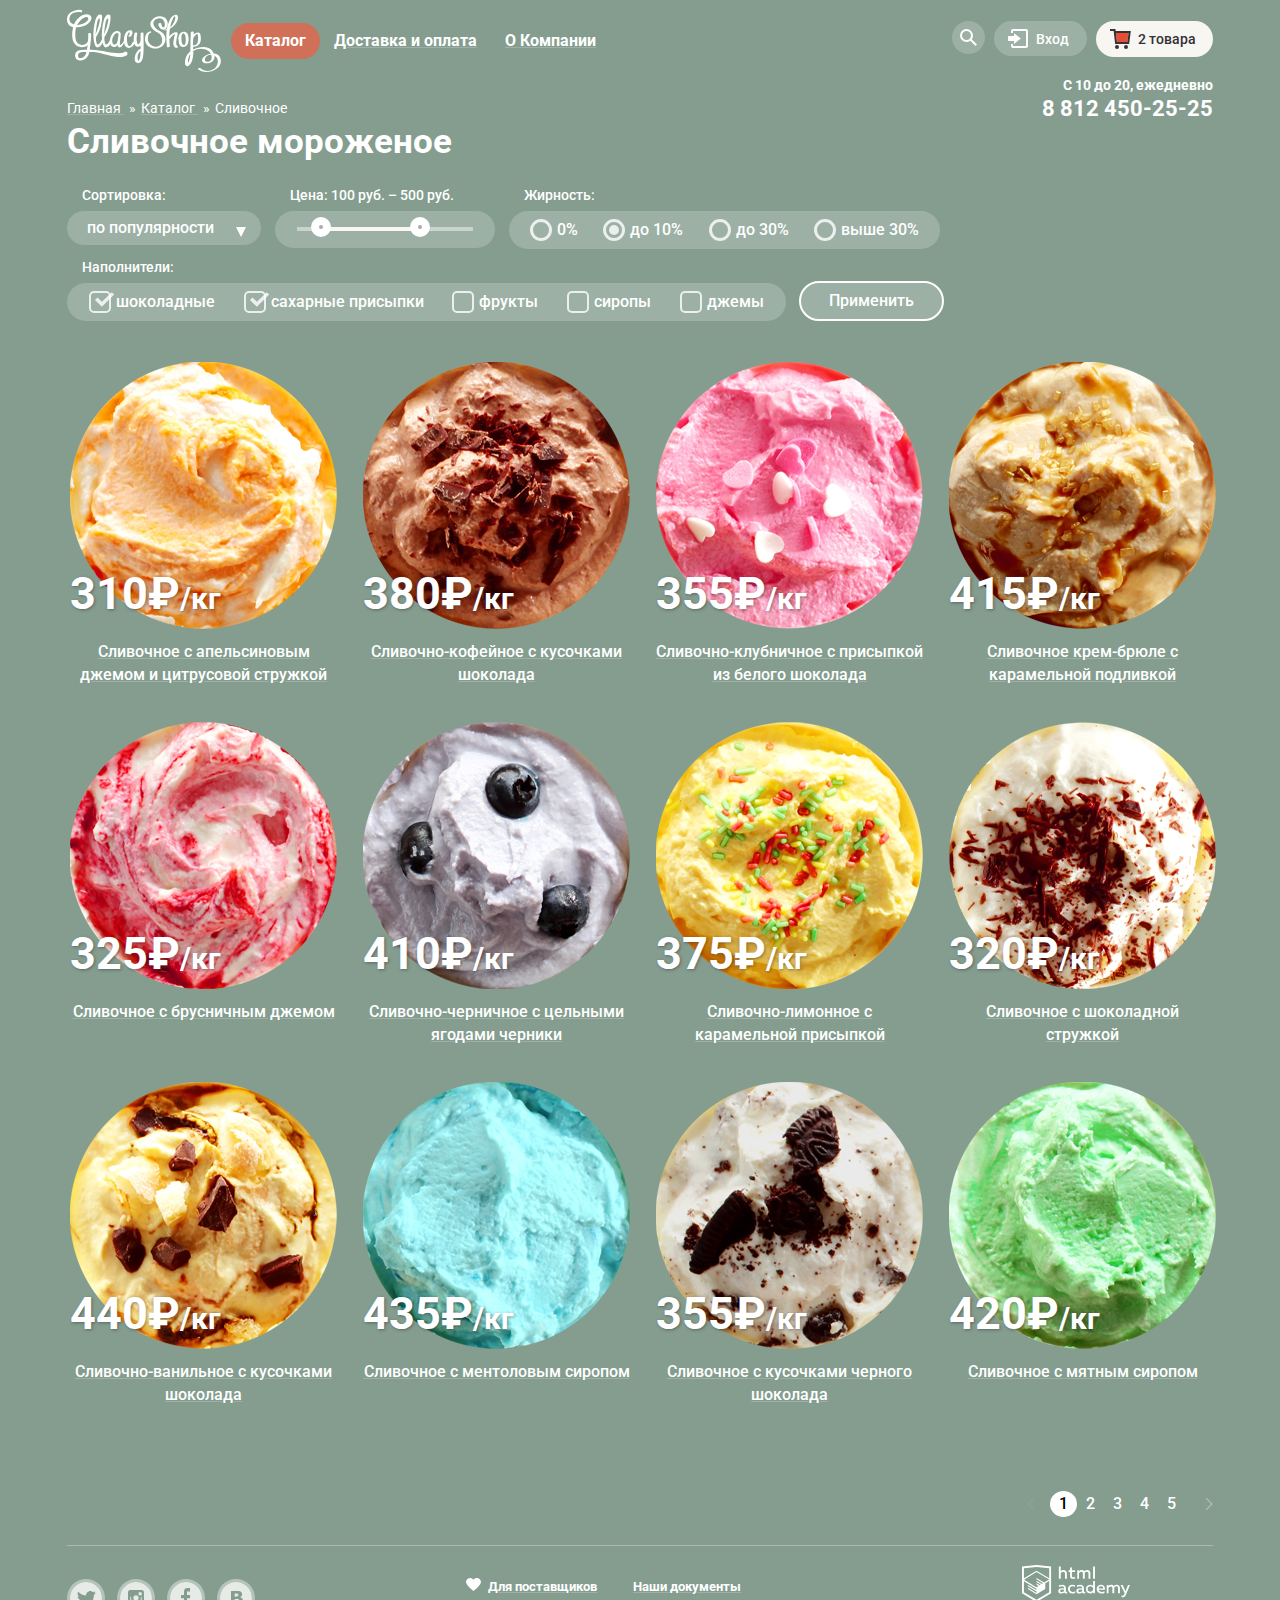
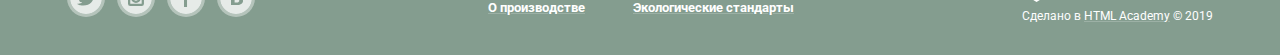
==== catalog.html @ a55bd838 "финал" ====
<!DOCTYPE html>
<html lang="ru">
<head>
  <meta charset="utf-8">
  <title>Каталог магазина мороженного «Gllacy Shop»</title>
  <link href="https://fonts.googleapis.com/css?family=Roboto:400,500,700&display=swap&subset=cyrillic" rel="stylesheet">
  <link href="css/normalize.css" rel="stylesheet">
  <link href="css/style.css" rel="stylesheet">
</head>
<body>
  <div class="background-wrapper">
  <div class="wrapper">
    <header class="catalog-header">
    <div class="main-header">
      <nav class="main-navigation">
        <a class="logo" href="index.html">
          <img src="img/logo.svg" width="154" height="64" alt="Логотип магазина мороженного «Gllacy Shop»">
        </a>
        <ul class="site-navigation">
          <li class="catalog-nav">
            <a class="catalog-nav-current" href="catalog.html">
              Каталог
            </a>
          </li>
          <li class="delivery">
            <a href="delivery.html" class="menu-link">
              Доставка и оплата
            </a>
          </li>
          <li class="info">
            <a href="info.html" class="menu-link">
              О Компании
            </a>
          </li>
        </ul>
      </nav>
      <ul class="user-navigation">
        <li class="modal-container">
          <div class="search-block">
            <button type="button" class="search-btn nav-button">
              <svg class="search-svg" xmlns="http://www.w3.org/2000/svg" xmlns:xlink="http://www.w3.org/1999/xlink" width="17" height="17" viewBox="0 0 17 17"><path d="M16.958 15.527L11.75 10.32A6.455 6.455 0 0 0 13 6.5 6.5 6.5 0 1 0 6.5 13a6.465 6.465 0 0 0 3.839-1.263l5.205 5.204 1.414-1.414zM6.5 11C4.019 11 2 8.981 2 6.5S4.019 2 6.5 2 11 4.019 11 6.5 8.981 11 6.5 11z"/></svg>
              Поиск
            </button>
            <div class="search-form modal-wrapper">
              <form action="https://echo.htmlacademy.ru" method="post" name="search-form">
                <label for="user-search" class="visually-hidden">Поиск по сайту</label>
                <input class="input-area" type="text" id="user-search" name="search" placeholder="Что ищем?">
              </form>
            </div>
          </div>
        </li>
        <li class="modal-container">
          <div class="login-block">
            <button type="button" class="entrance-btn nav-button">
              <svg class="entrance-svg" xmlns="http://www.w3.org/2000/svg" xmlns:xlink="http://www.w3.org/1999/xlink" width="21" height="19" viewBox="0 0 21 19"><g><path d="M6 14.875L12.917 9.5 6 4.125v2.917H-.042v4.917H6z"/><path d="M18 0H5C3.9 0 3 .9 3 2v2h2V2h13v15H5v-2H3v2c0 1.1.9 2 2 2h13c1.1 0 2-.9 2-2V2c0-1.1-.9-2-2-2z"/></g></svg>
              Вход
            </button>
            <div class="user-form modal-wrapper">
              <form action="https://echo.htmlacademy.ru" method="post" name="user-page">
                <label for="user-login" class="visually-hidden">Электронная почта</label>
                <input class="input-area" type="email" id="user-login" name="login" placeholder="Электронная почта">
                <label for="user-password" class="visually-hidden">Пароль</label>
                <input class="input-area" type="password" id="user-password" name="password" placeholder="Пароль">
              </form>
              <div class="user-form-block">
                <div class="popup-block">
                  <button class="popup-btn red-button" type="submit">
                    Войти
                  </button>
                </div>
                <div class="user-help-container popup-block">
                  <a href="#" class="black-link">Забыли пароль?</a>
                  <a href="#" class="black-link">Новая регистрация</a>
                </div>
              </div>
            </div>
          </div>
        </li>
        <li class="basket-popup modal-container">
          <button type="button" class="basket-button nav-button full-basket">
            <svg class="basket-svg" xmlns="http://www.w3.org/2000/svg" width="21" height="20" viewBox="0 0 21 20"><path fill="#E84D37" d="M5.888 4.031L6.922 13h10.45l1.176-8.969z"/><circle fill="#343434" cx="6.984" cy="18" r="2"/><circle fill="#343434" cx="15.984" cy="18" r="2"/><path fill="#343434" d="M5.657 2.031L5.422 0H0v2h3.64l1.5 13h13.988l1.699-12.969H5.657zM17.372 13H6.922L5.888 4.031h12.66L17.372 13z"/></svg>
            2 товара
          </button>
          <div class="basket-full-block modal-wrapper">
            <table class="basket-goods">
              <tr>
                <td>
                  <button type="button" class="modal-close basket-close">
                    <span class="visually-hidden">Удалить</span>
                  </button>
                </td>
                <td><img src="img/icecream_small_1.png" width="33" height="33" alt=""></td>
                <td>Пломбир с апельсиновым джемом</td>
                <td>1,5 кг х <span>200 руб.</span></td>
                <td>300 руб.</td>
              </tr>
              <tr>
                <td>
                  <button type="button" class="modal-close basket-close-second">
                    <span class="visually-hidden">Удалить</span>
                  </button>
                </td>
                <td><img src="img/icecream_small_2.png" width="33" height="33" alt=""></td>
                <td>Клубничный пломбир с присыпкой из белого шоколада</td>
                <td>1,5 кг х <span>300 руб.</span></td>
                <td>450 руб.</td>
              </tr>
            </table>
            <div class="basket-container">
              <p>Итого: 750 руб.</p>
              <a class="order red-button" href="#">Оформить заказ</a>
            </div>
          </div>
        </li>
      </ul>
      </div>
      <div class="contact-info">
        <p class="work-hours">
          С 10 до 20, ежедневно
        </p>
        <p class="number">
          <a href="tel:88124502525">
            8 812 450-25-25
          </a>
        </p>
      </div>
    </header>
    <main class="main-block">
      <ul class="breadcrumbs">
        <li class="breadcrumbs-item">
          <a href="index.html" class="breadcrumbs-link white-link">
            Главная
          </a>
        </li>
        <li class="breadcrumbs-item">
          <a href="#" class=" breadcrumbs-link white-link">
            Каталог
          </a>
        </li>
        <li class="breadcrumbs-item">
          Сливочное
        </li>
      </ul>
      <h1 class="icecream-heading">Сливочное мороженое</h1>
      <section class="choose-option">
        <h2 class="visually-hidden">
          Фильтр товаров
        </h2>
        <form action="https://echo.htmlacademy.ru" method="post" name="item-filter" class="option-form">
          <div class="sorting-block">
            <p class="form-title">Сортировка:</p>
            <select name="sorting" class="sorting form-background">
              <option value="popular">по популярности</option>
              <option value="cheap">сначала недорогие</option>
              <option value="expensive">сначала дорогие</option>
              <option value="fat">по жирности</option>
            </select>
            <div class="arrow"></div>
          </div>
          <div class="filter-range">
            <div class="form-title">Цена: 100 руб. – 500 руб.</div>
            <div class="range-controls form-background">
              <div class="scale">
                <div class="bar"></div>
              </div>
              <div class="range-toggle range-toggle-min" tabindex="0"></div>
              <div class="range-toggle range-toggle-max" tabindex="0"></div>
            </div>
          </div>
          <div class="fat-block">
             <p class="form-title">Жирность:</p>
            <fieldset class="form-fieldset">
            <div class="fat-field form-background">
              <label class="radio-label">
                <input type="radio" name="select-fat" value="0%" class="visually-hidden input-radio">
                <span class="radio-indicator"></span>
                <span>0%</span>
              </label>
              <label>
                <input type="radio" name="select-fat" value="до 10%" class="visually-hidden input-radio" checked>
                <span class="radio-indicator"></span>
                <span>до 10%</span>
              </label>
              <label>
                <input type="radio" name="select-fat" value="до 30%" class="visually-hidden input-radio">
                <span class="radio-indicator"></span>
                <span>до 30%</span>
              </label>
              <label>
                <input type="radio" name="select-fat" value="выше 30%" class="visually-hidden input-radio">
                <span class="radio-indicator"></span>
                <span>выше 30%</span>
              </label>
            </div>
          </fieldset>
          </div>
          <div class="consist-block">
            <p class="form-title">Наполнители:</p>
          <fieldset class="form-fieldset">
            <div class="consist-field form-background">
              <label>
                <input type="checkbox" name="consisting" value="choko" class="visually-hidden input-checkbox" checked>
                <span class="checkbox-indicator"></span>
                <span>шоколадные</span>
              </label>
              <label>
                <input type="checkbox" name="consisting" value="sugar" class="visually-hidden input-checkbox" checked>
                <span class="checkbox-indicator"></span>
                <span>сахарные присыпки</span>
              </label>
              <label>
                <input type="checkbox" name="consisting" value="fruits" class="visually-hidden input-checkbox">
                <span class="checkbox-indicator"></span>
                <span>фрукты</span>
              </label>
              <label>
                <input type="checkbox" name="consisting" value="syrup" class="visually-hidden input-checkbox">
                <span class="checkbox-indicator"></span>
                <span>сиропы</span>
              </label>
              <label>
                <input type="checkbox" name="consisting" value="jam" class="visually-hidden input-checkbox">
                <span class="checkbox-indicator"></span>
                <span>джемы</span>
              </label>
            </div>
          </fieldset>
          </div>
          <button type="submit" class="sorting-btn white-button">
            Применить
          </button>
        </form>
      </section>
      <section class="catalog">
        <h2 class="visually-hidden">
          Список сортов мороженного
        </h2>
        <ul class="catalog-list">
          <li class="catalog-item action">
            <p class="icecream-img">
              <a href="#"></a>
              <img class="png-1" src="img/1.png" alt="Сливочное с апельсиновым джемом и цитрусовой стружкой" width="267" height="267">
            </p>
            <p class="icecream-price">
              310₽<span class="icecream-kg">/кг</span>
            </p>
            <h3 class="icecream-name">
              <a href="#" class="white-link">
                Сливочное с апельсиновым джемом и цитрусовой стружкой
              </a>
            </h3>
            <div class="actions">
              <a class="show-button red-button" href="#">
                Быстрый просмотр
              </a>
            </div>
          </li>
          <li class="catalog-item action">
            <p class="icecream-img">
              <a href="#"></a>
              <img class="png-2" src="img/2.png" alt="Сливочно-кофейное с кусочками шоколада" width="267" height="267">
            </p>
            <p class="icecream-price">
              380₽<span class="icecream-kg">/кг</span>
            </p>
            <h3 class="icecream-name">
              <a href="#" class="white-link">
                Сливочно-кофейное с кусочками шоколада
              </a>
            </h3>
            <div class="actions">
              <a class="show-button red-button" href="#">
                Быстрый просмотр
              </a>
            </div>
          </li>
          <li class="catalog-item action">
            <p class="icecream-img">
              <a href="#"></a>
              <img class="png-3" src="img/3.png" alt="Сливочно-клубничное с присыпкой из белого шоколада" width="267" height="267">
            </p>
            <p class="icecream-price">
              355₽<span class="icecream-kg">/кг</span>
            </p>
            <h3 class="icecream-name">
              <a href="#" class="white-link">
                Сливочно-клубничное с присыпкой из белого шоколада
              </a>
            </h3>
            <div class="actions">
              <a class="show-button red-button" href="#">
                Быстрый просмотр
              </a>
            </div>
          </li>
          <li class="catalog-item action">
            <p class="icecream-img">
              <a href="#"></a>
              <img class="png-4" src="img/4.png" alt="Сливочное крем-брюле с карамельной подливкой" width="267" height="267">
            </p>
            <p class="icecream-price">
              415₽<span class="icecream-kg">/кг</span>
            </p>
            <h3 class="icecream-name">
              <a href="#" class="white-link">
                Сливочное крем-брюле с карамельной подливкой
              </a>
            </h3>
            <div class="actions">
              <a class="show-button red-button" href="#">
                Быстрый просмотр
              </a>
            </div>
          </li>
          <li class="catalog-item action">
            <p class="icecream-img">
              <a href="#"></a>
              <img class="png-1" src="img/5.png" alt="Сливочное с брусничным джемом" width="267" height="267">
            </p>
            <p class="icecream-price">
              325₽<span class="icecream-kg">/кг</span>
            </p>
            <h3 class="icecream-name">
              <a href="#" class="white-link">
                Сливочное с брусничным джемом
              </a>
            </h3>
            <div class="actions">
              <a class="show-button red-button" href="#">
                Быстрый просмотр
              </a>
            </div>
          </li>
          <li class="catalog-item action">
            <p class="icecream-img">
              <a href="#"></a>
              <img class="png-2" src="img/6.png" alt="Сливочно-черничное с цельными ягодами черники" width="267" height="267">
            </p>
            <p class="icecream-price">
              410₽<span class="icecream-kg">/кг</span>
            </p>
            <h3 class="icecream-name">
              <a href="#" class="white-link">
                Сливочно-черничное с цельными ягодами черники
              </a>
            </h3>
            <div class="actions">
              <a class="show-button red-button" href="#">
                Быстрый просмотр
              </a>
            </div>
          </li>
          <li class="catalog-item action">
            <p class="icecream-img">
              <a href="#"></a>
              <img class="png-3" src="img/7.png" alt="Сливочно-лимонное с карамельной присыпкой" width="267" height="267">
            </p>
            <p class="icecream-price">
              375₽<span class="icecream-kg">/кг</span>
            </p>
            <h3 class="icecream-name">
              <a href="#" class="white-link">
                Сливочно-лимонное с карамельной присыпкой
              </a>
            </h3>
            <div class="actions">
              <a class="show-button red-button" href="#">
                Быстрый просмотр
              </a>
            </div>
          </li>
          <li class="catalog-item action">
            <p class="icecream-img">
              <a href="#"></a>
              <img class="png-4" src="img/8.png" alt="Сливочное с шоколадной стружкой" width="267" height="267">
            </p>
            <p class="icecream-price">
              320₽<span class="icecream-kg">/кг</span>
            </p>
            <h3 class="icecream-name">
              <a href="#" class="white-link">
                Сливочное с шоколадной стружкой
              </a>
            </h3>
            <div class="actions">
              <a class="show-button red-button" href="#">
                Быстрый просмотр
              </a>
            </div>
          </li>
          <li class="catalog-item action">
            <p class="icecream-img">
              <a href="#"></a>
              <img class="png-1" src="img/9.png" alt="Сливочно-ванильное с кусочками шоколада" width="267" height="267">
            </p>
            <p class="icecream-price">
              440₽<span class="icecream-kg">/кг</span>
            </p>
            <h3 class="icecream-name">
              <a href="#" class="white-link">
                Сливочно-ванильное с кусочками шоколада
              </a>
            </h3>
            <div class="actions">
              <a class="show-button red-button" href="#">
                Быстрый просмотр
              </a>
            </div>
          </li>
          <li class="catalog-item action">
            <p class="icecream-img">
              <a href="#"></a>
              <img class="png-2" src="img/10.png" alt="Сливочноe с ментоловым сиропом" width="267" height="267">
            </p>
            <p class="icecream-price">
              435₽<span class="icecream-kg">/кг</span>
            </p>
            <h3 class="icecream-name">
              <a href="#" class="white-link">
                Сливочноe с ментоловым сиропом
              </a>
            </h3>
            <div class="actions">
              <a class="show-button red-button" href="#">
                Быстрый просмотр
              </a>
            </div>
          </li>
          <li class="catalog-item action">
            <p class="icecream-img">
              <a href="#"></a>
              <img class="png-3" src="img/11.png" alt="Сливочное с кусочками черного шоколада" width="267" height="267">
            </p>
            <p class="icecream-price">
              355₽<span class="icecream-kg">/кг</span>
            </p>
            <h3 class="icecream-name">
              <a href="#" class="white-link">
                Сливочное с кусочками черного шоколада
              </a>
            </h3>
            <div class="actions">
              <a class="show-button red-button" href="#">
                Быстрый просмотр
              </a>
            </div>
          </li>
          <li class="catalog-item action">
            <p class="icecream-img">
              <a href="#"></a>
              <img class="png-4" src="img/12.png" alt="Сливочное с мятным сиропом" width="267" height="267">
            </p>
            <p class="icecream-price">
              420₽<span class="icecream-kg">/кг</span>
            </p>
            <h3 class="icecream-name">
              <a href="#" class="white-link">
                Сливочное с мятным сиропом
              </a>
            </h3>
            <div class="actions">
              <a class="show-button red-button" href="#">
                Быстрый просмотр
              </a>
            </div>
          </li>
        </ul>
      </section>
      <section class="paginator">
        <button type="button" class="paginator-btn prev">
          <span class="visually-hidden">Назад</span>
        </button>
        <ul class="paginator-list">
          <li class="page-item active">
            <a href="#">1</a>
          </li>
          <li class="page-item">
            <a href="#">2</a>
          </li>
          <li class="page-item">
            <a href="#">3</a>
          </li>
          <li class="page-item">
            <a href="#">4</a>
          </li>
          <li class="page-item">
            <a href="#">5</a>
          </li>
        </ul>
        <button type="button" class="paginator-btn next">
          <span class="visually-hidden">Вперед</span>
        </button>
      </section>
    </main>
    <footer>
      <div class="container-footer">
        <div class="social-media">
          <ul class="socialmedia-list">
            <li>
              <a href="#" class="socialmedia-icon twitter">
                <span class="visually-hidden">Твиттер</span>
              </a>
            </li>
            <li>
              <a href="#" class="socialmedia-icon insta">
                <span class="visually-hidden">Инстаграм</span>
              </a>
            </li>
            <li>
              <a href="#" class="socialmedia-icon facebook">
                <span class="visually-hidden">Фейсбук</span>
              </a>
            </li>
            <li>
              <a href="#"  class="socialmedia-icon vkontakte">
                <span class="visually-hidden">Вконтакте</span>
              </a>
            </li>
          </ul>
        </div>
        <div class="clients-information">
          <ul class="information-item">
            <li class="information-list heart">
              <a href="#" class="white-link">
                Для поставщиков
              </a>
            </li>
            <li class="information-list">
              <a href="#" class="white-link">
                Наши документы
              </a>
            </li>
            <li class="information-list">
              <a href="#" class="white-link">
                О производстве
              </a>
            </li>
            <li class="information-list">
              <a href="#" class="white-link">
                Экологические стандарты
              </a>
            </li>
          </ul>
        </div>
        <div class="copyright">
          <div class="html-academy">
            <a href="https://htmlacademy.ru/intensive/htmlcss">
              <img class="html-logo" src="img/logo-htmlacademy.svg" alt="Логотип HTML Академии" width="108" height="39">
            </a>
            <p>Сделано в <a class="footer-logo white-link" href="https://htmlacademy.ru/intensive/htmlcss">HTML Academy</a> &copy; 2019
            </p>
          </div>
        </div>
      </div>
    </footer>
  </div>
  </div>
</body>
</html>
---- css/style.css ----
/*----общие стили---*/
body {
  margin: 0;
  padding: 0;

  font-family: "Roboto", "Arial", "sans-serif";
  font-size: 16px;
  line-height: 22px;
  color: #ffffff;
}
a {
  text-decoration: none;
}
button {
  cursor: pointer;
}
img {
  max-width: 100%;
  height: auto;
}
.wrapper {
  width: 1146px;
  padding: 0 27px;
  margin-right: auto;
  margin-left: auto;
}

.background-wrapper {
  background-color: #849d8f;
}
.background-wrapper-with-image {
  background-color: #849d8f;
  background-image: url("../img/double_icecream_1.png");
  background-repeat: no-repeat;
  background-position: top center;
  transition: background-image 0.5s ease, background-color 0.5s ease;
}
.background-wrapper-with-image::before,
.background-wrapper-with-image::after {
  content: "";
  visibility: hidden;
}
.background-wrapper-with-image::before {
  background-image: url("../img/double_icecream_2.png");
}
.background-wrapper-with-image::after {
  background-image: url("../img/double_icecream_3.png");
}
.visually-hidden {
  position: absolute;
  width: 1px;
  height: 1px;
  margin: -1px;
  border: 0;
  padding: 0;
  clip: rect(0 0 0 0);
  overflow: hidden;
}

/*----BUTTONS---*/
.nav-button {
  display: flex;
  align-items: center;
  padding: 8px;
  font-size: 14px;
  font-weight: 500;
  line-height: 16px;
  color: #ffffff;
  fill: #ffffff;

  border: none;
  border-radius: 20px;
  background-color: rgba(255,255,255, 0.2)
}
.nav-button:hover,
.nav-button:focus {
  color: #323232;
  background-color: #f8f7f4;
  fill: #323232;
}
.red-button {
  color: #ffffff;
  box-shadow: 0px 2px 2px 0 rgba(172, 16, 0, 0.64);
  background-image: linear-gradient(to top, #e74a35, #f26843);
  border-radius: 50px;
  border: none;
}
.red-button:hover,
.red-button:focus {
  box-shadow: 0px 2px 2px 0 #ac1000;
  background-image: linear-gradient(to bottom, rgba(255, 255, 255, 0.2), rgba(255, 255, 255, 0.2)), linear-gradient(to top, #e74a35, #f26843);
}
.red-button:active {
  box-shadow: inset 0px 2px 2px 0 #942718;
  background-image: linear-gradient(to bottom, rgba(0, 0, 0, 0.07), rgba(0, 0, 0, 0.07)), linear-gradient(to bottom, #e74a35, #f26843);
}

/*----LINK----*/

.menu-link {
  display: block;
  padding: 9px 14px;
  color: #ffffff;
  text-decoration: underline rgba(255,255,255, 0.2);
}
.menu-link:hover,
.menu-link:focus {
  color: #333333;
  background-color: #f7f6f3;
  border-radius: 40px;
}
.menu-link:active {
  color: #333333;
  border-radius: 40px;
  box-shadow: inset 0px 2px 1px 0 #696969;
  background-color: #ededed;
}
.white-link {
  color: #ffffff;
}
.white-link:hover,
.white-link:focus,
.white-link:active {
  color: #ffbc9e;
}
.black-link {
  color: #323232;
}
.black-link:hover,
.black-link:focus,
.black-link:active {
  color: #e84d37;
}
.input-area {
  height: 44px;
  box-sizing: border-box;
  padding: 9px 15px;
  font:inherit;
  color: inherit;
  font-size: 14px;
  line-height: 24px;
  color: #323232;
  border: 1px solid #b2b2b2;
  border-radius: 5px;
}
.input-area:hover {
  padding: 8px 14px;
  border: 2px solid #9a9a9a;
}
.input-area:focus {
  padding: 8px 14px;
  border: 2px solid #2e88e4;
}
/*---- main page HEADER ---*/
.main-header {
  display: flex;
  justify-content: space-between;
  align-items: center;
  padding-top: 5px;
}
.main-navigation {
  display: flex;
  align-items: center;
  font-weight: 700;
  line-height: 18px;
  text-align: left;
  color: #ffffff;
}
.logo {
  margin-right: 10px;
  width: 154px;
  padding-top: 4px;
}
.site-navigation {
  position: relative;
  display: flex;
  flex-wrap: wrap;
  align-items: center;
  margin: 0;
  padding: 0;
  list-style: none;
}
.site-navigation-item {
  min-height: 40px;
}
.list-navigation {
  position: absolute;
  top: 39px;
  left: -7px;
  display: none;
  z-index: 2;
  width: 143px;
  padding: 11px 0 6px 0;
  box-shadow: 0px 20px 20px 0 #00000066;
  background-color: #f8f7f4;
  border-radius: 5px;
  list-style: none;
}
.list-navigation a {
  padding: 0;
  margin: 0;
  font-size: 14px;
  line-height: 16px;
  font-weight: 400;
  color: #323232;
  cursor: pointer;
}
.catalog-new {
  position: relative;
  padding-left: 20px;
  padding-bottom: 10px;
  margin-bottom: 5px;
}
.catalog-new::after {
  position: absolute;
  content: "";
  left: 7px;
  bottom: 1px;
  width: 129px;
  height: 1px;
  border-bottom: 1px solid rgba(0, 0, 0, 0.2);
}
.catalog-new a {
  font-weight: 700;
}
.icecream-type {
  margin: 0;
  padding: 0;
  padding: 6px 0px;
  list-style: none;
}
.icecream-type a {
  padding: 0 20px;
}
.icecream-type:hover {
  background-color: #fbded7;
}
.icecream-type:active {
  background-color:  #f6b5a5;
}
.catalog-nav:hover .list-navigation {
  display: block;
}
.catalog-nav:hover .menu-link {
  color: #333333;
  background-color: #f7f6f3;
  border-radius: 40px;
}
/*-----USER-BLOCK-----*/
.user-navigation {
  display: flex;
  align-items: center;
  flex-wrap: wrap;
  padding: 0;
  margin: 0;
  list-style: none;
}
.search-btn {
  font-size: 0;
}
.user-navigation li:not(:last-child) {
  margin-right: 9px;
}
.search-block {
  position: relative;
}
.modal-container {
  min-height: 40px;
}
.modal-wrapper {
  position: absolute;
  display: none;
  z-index: 2;
  right: 0;
  top: 39px;
  border-radius: 5px;
  box-shadow: 0px 20px 20px 0 #00000066;
  background-color: #f8f7f4;
}
.modal-container:hover .modal-wrapper {
  display: block;
}
.modal-container:hover .nav-button {
  color: #323232;
  background-color: #f8f7f4;
  fill: #323232;
}
.search-form {
  width: 341px;
  min-height: 84px;
}
.search-form input {
  margin: 20px 15px;
  width: 309px;
  min-height: 14px;
}
.login-block {
  position: relative;
}
.user-form {
  width: 237px;
  padding: 20px;
}
.user-form input {
  box-sizing: border-box;
  margin-bottom: 20px;
  width: 240px;
}
.user-form-block {
  display: flex;
  justify-content: space-between;
}
.popup-block:not(:last-child) {
  margin-right: 9px;
}
.user-help-container {
  display: flex;
  flex-direction: column;
  flex-wrap: wrap;
}
.user-help-container a {
  text-decoration: underline;
}
.popup-btn {
  font-size: 18px;
  line-height: 24px;
  font-weight: 700;
  color: #fefefe;
  padding: 10px 25px;
}
.wrapper-contact-info {
  display: flex;
}
.contact-info {
  margin-left: auto;
  text-align: right;
  font-weight: 700;
  color: #ffffff;
}
.work-hours {
  margin: 0;
  padding-bottom: 4px;
  font-size: 14px;
  line-height: 16px;
}
.number {
  margin: 0;
  font-size: 22px;
  line-height: 24px;
}
.number a {
  color: #ffffff;
}
.entrance-btn {
  min-width: 93px;
  text-align: center;
}
.entrance-btn svg,
.basket-button svg {
  padding-right: 7px;
  padding-left: 6px;
}
.basket-button {
  min-width: 100px;
}
.user-form a {
  font-size: 13px;
  font-weight: 400;
  line-height: 24px;
}

/*----Main SLIDER---*/
.slider {
  position: relative;
  padding-top: 275px;
  padding-bottom: 41px;
  text-align: center;
}
.slider-list {
  margin: 0;
  padding: 0;
  list-style: none;
}
.slide {
  display: none;
}
.slide-title {
  width: 700px;
  margin: 0 auto;
  margin-bottom: 27px;
  font-size: 60px;
  line-height: 60px;
  font-weight: 700;
}
.slider-controls {
  position: absolute;
  bottom: 63px;
  left: 0;
  font-size: 0;
}
.slider-controls .slider-control {
  display: inline-block;
  width: 17px;
  height: 17px;
  margin-right: 8px;
  vertical-align: top;
  background-color: transparent;
  border: 2px solid #ffffff;
  border-radius: 50%;
  cursor: pointer;
}
.slider-controls .slider-control:hover,
.slider-controls .slider-control:focus {
  background-color: rgba(248, 247, 244, 0.4);
}
.slider-control:last-child {
  margin-right: 0;
}
#product-1:checked ~ .background-wrapper-with-image {
  background-color: #849d8f;
  background-image: url("../img/double_icecream_1.png");
}

#product-2:checked ~ .background-wrapper-with-image {
  background-color: #8996a6;
  background-image: url("../img/double_icecream_2.png");
}

#product-3:checked ~ .background-wrapper-with-image {
  background-color: #9d8b84;
  background-image: url("../img/double_icecream_3.png");
}
#product-1:checked ~ .background-wrapper-with-image #slide1,
#product-2:checked ~ .background-wrapper-with-image #slide2,
#product-3:checked ~ .background-wrapper-with-image #slide3 {
  display: block;
}
#product-1:checked ~ .background-wrapper-with-image label[for="product-1"],
#product-2:checked ~ .background-wrapper-with-image label[for="product-2"],
#product-3:checked ~ .background-wrapper-with-image label[for="product-3"] {
  background-color: #ffffff;
}
.give-link {
  display: inline-block;
  padding: 12px 44px;
  font-size: 31px;
  font-weight: 600;
  line-height: 41px;
  vertical-align: top;
  text-align: center;
  text-decoration: none;
  text-shadow: 0px 2px 5px rgba(160, 32, 11, 0.76);
  color: #ffffff;
}
/*----Main-SALE---*/
.container-sale {
  display: flex;
  justify-content: space-between;
  flex-wrap: wrap;
  padding: 0;
  margin-bottom: 20px;
  min-height: 229px;
}
.sale-block {
  display: flex;
  flex-direction: column;
  width: 519px;
  margin-right: 26px;
  margin-bottom: 20px;
  padding: 18px 21px 24px 20px;
  color: #ffffff;
  font-weight: 700;
  background-repeat: no-repeat;
  background-size: cover;
  border-radius: 15px;
}
.sale-block:nth-child(2n) {
  margin-right: 0;
}
.sale-berry {
  background-color: #c03457;
  background-image: url("../img/berry.png");
}
.sale-choko {
  background-color: #422929e0;
  background-image: url("../img/choko.png");
}
.sale-heading {
  margin: 0;
  margin-bottom: 14px;
  font-size: 35px;
  line-height: 41px;
}
.sale-paragraph {
  margin: 0;
  margin-bottom: 44px;
  font-size: 18px;
  line-height: 22px;
}
.sale-btn {
  align-self: flex-end;
  padding: 9px 22px;
  font-size: 18px;
  line-height: 24px;
}
/*---Main DESCRIPTION---*/
.about-shop {
  padding: 27px 24px 24px 20px;
  margin-bottom: 40px;
  color: #323232;
  background-color: #cfbfa0;
  background-image: url("../img/vaffel.png");
  background-repeat: no-repeat;
  border-radius: 15px;
  background-size: cover;
}
.shop-description {
  margin-top: 0;
  margin-bottom: 9px;
  font-size: 24px;
  font-weight: 500;
  line-height: 30px;
}
.shop-item {
  display: flex;
  flex-wrap: wrap;
  padding: 0;
  margin: 0;
  font-weight: 400;
  list-style: none;
}
.shop-list {
  display: flex;
  width: 537px;
  margin-right: 28px;
}
.shop-list:nth-child(2n) {
  margin-right: 0;
}
.shop-list p {
  margin: 0;
  padding-top: 16px;
}
.shop-list::before {
  display: block;
  flex-shrink: 0;
  margin-right: 10px;
  content: '';
  width: 49px;
  height: 49px;
}
.icecream-svg::before {
  background-image: url("../img/ice-cream.svg");
}
.cow-svg::before {
  background-image: url("../img/cow.svg");
}
.eco-svg::before {
  background-image: url("../img/eco.svg");
}
.termo-svg::before {
  background-image: url("../img/thermometer.svg");
}
/*---Main ARTICLE---*/
.container-news-sub {
  display: flex;
  justify-content: space-between;
  flex-wrap: wrap;
  padding: 0;
  margin-bottom: 20px;
  min-height: 220px;
}
.block-news-sub {
  display: flex;
  flex-direction: column;
  width: 560px;
  margin-right: 26px;
  margin-bottom: 20px;
  background-repeat: no-repeat;
  background-size: cover;
  border-radius: 15px;
}
.block-news-sub:nth-child(2n) {
  margin-right: 0;
}
.news {
  width: 520px;
  padding: 26px 20px;
  text-align: left;
  color: #323232;
  background-color: #e7d1d1;
  background-image: url("../img/background-article.jpg");
}
.news-title {
  margin: 0;
  margin-bottom: 5px;
  font-size: 16px;
  font-weight: 500;
  line-height: 22px;
}
.news-article {
  margin: 0;
  max-width: 281px;
}
.news-article a {
  font-size: 24px;
  font-weight: 700;
  line-height: 30px;
  text-decoration: underline;
}
/*---Main SUBSCRIBE---*/
.subscription-wrapper {
  margin: 0;
  padding: 30px 22px 33px 21px;
  border-radius: 15px;
  background-color: #f8f7f4;
}
.subscription {
  width: 550px;
  min-height: 210px;
  padding: 5px;
  font-weight: 400;
  color: #5a5a5a;
  background-image: url("../img/bg-post.svg");
  background-position: 50% 50%;
}
.subscription input {
  font-size: 16px;
  width: 368px;
  margin-right: 11px;
}
.subscription-message {
  margin: 0;
  margin-bottom: 38px;
}
.subscription-wrapper form {
  display: flex;
}
.email-form {
  width: 368px;
  height: 44px;
  font-size: 16px;
  font-weight: 400;
  line-height: 24px;
  margin-right: 11px;
  padding-left: 15px;
}
.subscription-btn {
  padding: 10px 15px;
  font-size: 18px;
  line-height: 24px;
  font-weight: 700;
  color: #fefefe;
}
/*----Main MAP---*/
.contact-block {
  margin-bottom: 18px;
  display: flex;
  position: relative;
  height: 430px;
}
.contact-block iframe {
  position: relative;
  z-index: 2;
  border: none;
  width: 100%;
}
.img-map {
  position: absolute;
  top: 0;
  left: 0;
  z-index: 1;
  margin: 0;
}
.map {
  width: 100%;
}
.pin {
  position: absolute;
  top: 140px;
  left: 310px;
}
.contacts {
  position: absolute;
  z-index: 3;
  top: 65px;
  right: 90px;
  padding: 31px 25px;
  width: 252px;
  border-radius: 10px;
  background-color: #ffffff;
  color: #323232;
}
.contact-info-map {
  display: flex;
  flex-direction: column;
  font-size: 14px;
  font-weight: 400;
  line-height: 20px;
  margin: 0;
  margin-bottom: 35px;
}
.address {
  font-size: 18px;
  font-weight: 700;
  line-height: 24px;
  padding-bottom: 18px;
}
.tel-number a {
  font-size: 18px;
  font-weight: 700;
  line-height: 22px;
  color: #323232;
}
.tel-number {
  padding-top: 5px;
}
.user-info {
  padding: 13px 27px;
  font-size: 18px;
  line-height: 24px;
  font-weight: 700;
  color: #fefefe;
}
/*----FOOTER---*/
.container-footer {
  display: flex;
  justify-content: space-between;
  align-items: center;
  padding-bottom: 30px;
}
/*---Footer SOCIAL-MEDIA---*/
.socialmedia-list {
  display: flex;
  justify-content: space-between;
  padding: 0;
  margin: 0;
  list-style: none;
}
.socialmedia-list li {
  margin-right: 18px;
  width: 32px;
  height: 32px;
}
.socialmedia-list li:last-child {
  margin-right: 0;
}
.socialmedia-icon {
  display: block;
  width: 32px;
  height: 32px;
  border: 3px solid rgba(255,255,255, 0.5);
  border-radius: 50%;
  background-repeat: no-repeat;
  opacity: 0.8;
  cursor: pointer;
}
.socialmedia-icon:hover,
.socialmedia-icon:focus {
  color: #ffffff;
  border: 3px solid rgba(255,255,255, 0.7);
  border-radius: 50%;
  opacity: 1;
}
.socialmedia-icon:active {
  color: #e9e9e9;
  border: 3px solid rgba(255,255,255, 0.7);
  border-radius: 50%;
  opacity: 0.5;
}
.vkontakte {
  background-image: url("../img/vk.svg");
}
.insta {
  background-image: url("../img/instagram.svg");
}
.facebook {
  background-image: url("../img/fb.svg");
}
.twitter {
  background-image: url("../img/twitter.svg");
}

/*----Footer INFORMATION---*/
.information-item {
  width: 363px;
  padding: 0;
  margin: 0;
  display: flex;
  flex-wrap: wrap;
  font-size: 13px;
  font-weight: 700;
  line-height: 18px;
  list-style: none;
}
.clients-information {
  margin-left: 68px;
  margin-top: 8px;
}
.information-list {
  position: relative;
  display: flex;
  min-width: 145px;
  margin: 0;
  margin-bottom: 3px;
  box-sizing: border-box;
}
.information-list a {
  text-decoration: underline rgba(255,255,255, 0.2);
}
.heart::before {
  position: absolute;
  right: 145px;
  width: 15px;
  height: 13px;
  flex-shrink: 0;
  margin-right: 7px;
  content: '';
  background-image: url("../img/heart.svg");
  background-repeat: no-repeat;
}
/*----Footer COPYRIGHT---*/
.html-academy {
  display: flex;
  flex-direction: column;
  justify-content: center;
  min-width: 189px;
  margin: 0;
  font-size: 12px;
  font-weight: 400;
  line-height: 18px;
  text-align: left;
  color: #fefefe;
}
.html-academy a {
  margin: 0;
  text-decoration: underline rgba(255,255,255, 0.2);
}
.html-academy p {
  margin: 0;
}
/*----Modal-form----*/
@keyframes bounce {
  0% {
    transform: translateY(-2000px);
  }

  70% {
    transform: translateY(30px);
  }

  90% {
    transform: translateY(-10px);
  }

  100% {
    transform: translateY(0);
  }
}
@keyframes shake {
  0%,
  100% {
    transform: translateX(0);
  }
  10%,
  30%,
  50%,
  70%,
  90% {
    transform: translateX(-10px);
  }
  20%,
  40%,
  60%,
  80% {
    transform: translateX(10px);
  }
}
.modal {
  position: fixed;
  display: none;
  z-index: 50;
  top: 120px;
  left: 50%;
  width: 430px;
  margin-left: -230px;
  padding: 18px 24px 27px;
  border-radius: 10px;
  background-color: #f8f7f4;
}
.modal-show {
  display: block;
  animation: bounce 0.6s;
}
.modal-error {
  animation: shake 0.6s;
}
.modal .input-area {
  font-size: 16px;
}
.modal input {
  margin-bottom: 18px;
  width: 265px;
}
.modal textarea {
  width: 426px;
  height: 153px;
  margin-bottom: 20px;
  resize: none;
}
.modal-close {
  position: absolute;
  top: 15px;
  right: 16px;
  width: 18px;
  height: 17px;
  background-color: transparent;
  border: 0;
  cursor: pointer;
}
.modal-close::before,
.modal-close::after {
  content: "";
  position: absolute;
  left: -1px;
  width: 22px;
  height: 2px;
  background-color: #323232;
}
.modal-close::before {
  transform: rotate(45deg);
}
.modal-close::after {
  transform: rotate(-45deg);
}
.modal p {
  margin: 0;
  margin-bottom: 20px;
  margin-right: 10px;
  padding: 0;
  font-size: 24px;
  font-weight: 500;
  line-height: 28px;
  color: #323232;
}
.submit-btn {
  display: block;
  margin-left: auto;
  padding: 10px 20px;
  font-size: 18px;
  line-height: 24px;
  font-weight: 700;
}

/*---Catalog HEADER---*/
.catalog-header {
  margin-bottom: -50px;
}
.full-basket {
  min-width: 117px;
  color: #323232;
  background-color: rgba(248, 247, 244, 0.99);
  border: none;
}
.basket-popup {
  position: relative;
}
.basket-full-block {
  position: absolute;
  right: 0;
  z-index: 2;
  display: none;
  margin-top: 3px;
  padding: 18px 15px;
  width: 510px;
  color: #323232;
  font-size: 13px;
  line-height: 16px;
  font-weight: 400;
  border-radius: 5px;
  box-shadow: 0px 20px 20px 0 #00000066;
  background-color: #f8f7f4;
}
.basket-goods {
  margin: 0;
  border-bottom: 1px solid #cacac7;
}
.basket-goods td {
  padding-bottom: 16px;
  padding-right: 13px;
}
.basket-goods td:nth-child(3n) {
  width: 220px;
  padding-right: 30px;
}
.basket-goods td:nth-child(4n) {
  padding-right: 22px;
}
.basket-goods span {
  color: #999999;
}
.basket-close {
  top: 30px;
  left: 16px;
  width: 11px;
  height: 11px;
}
.basket-close::before,
.basket-close::after {
  left: -1px;
  width: 13px;
  height: 1px;
  background-color: #323232;
}
.basket-close-second {
  top: 85px;
  left: 16px;
  width: 11px;
  height: 11px;
}
.basket-close-second::before,
.basket-close-second::after {
  left: -1px;
  width: 13px;
  height: 1px;
  background-color: #323232;
}
.basket-container {
  display: flex;
  flex-direction: column;
  align-items: flex-end;
}
.basket-container p {
  font-size: 15px;
  line-height: 18px;
  font-weight: 700;
}
.basket-container a {
  padding: 10px 15px;
}
.basket-popup:hover .basket-full-block {
  display: block;
}
.order {
  font-size: 18px;
  line-height: 24px;
  font-weight: 700;
  color: #fefefe;
}
.catalog-nav-current {
  display: block;
  pointer-events: none;
  cursor: default;
  padding: 9px 14px;
  color: #ffffff;
  background-color: #d07058;
  text-decoration: none;
  border-radius: 40px;
}

/*---- Catalog BREADCRUMBS---*/
.breadcrumbs {
  position: relative;
  display: flex;
  justify-content: flex-start;
  margin: 0;
  margin-bottom: 5px;
  padding: 0;
  padding-top: 29px;
  font-size: 14px;
  font-weight: 400;
  line-height: 16px;
  text-align: left;
  color: #ffffff;
  list-style: none;
}
.breadcrumbs-item:not(:last-child)::after {
  padding-right: 5px;
  content: "»";
}
.breadcrumbs-link {
  padding-right: 5px;
  text-decoration: underline rgba(255,255,255, 0.2);
}
/*----Catalog OPTION FORM----*/
.form-background {
  font-size: 16px;
  font-weight: 500;
  line-height: 18px;
  color: #ffffff;
  border: transparent;
  border-radius: 50px;
  background-color: rgba(255,255,255, 0.2)
}
.white-button {
  font-size: 16px;
  font-weight: 500;
  line-height: 18px;
  color: #ffffff;
  border: 2px solid #ffffff;
  border-radius: 50px;
  background-color: rgba(255,255,255, 0.2)
}
.white-button:hover,
.white-button:focus {
  color: #323232;
  border: 2px solid #ffffff;
  border-radius: 20px;
  background-color: #ffffff;
}
.white-button:active {
  color: #323232;
  border: transparent;
  border-radius: 20px;
  box-shadow: inset 0px 2px 1px 0 #696969;
  background-color: #ededed;
}
.option-form {
  margin: 0;
  margin-bottom: 35px;
  display: flex;
  justify-content: flex-start;
  flex-wrap: wrap;
  font-size: 14px;
  font-weight: 500;
  line-height: 16px;
}
.form-title {
  margin: 0;
  margin-bottom: 8px;
  padding-left: 15px;
}
.sorting-block {
  position: relative;
  margin: 0;
  margin-bottom: 10px;
  margin-right: 14px;
}
.sorting {
  min-width: 194px;
  padding: 8px;
  padding-left: 20px;
  -webkit-appearance: none;
  -moz-appearance: none;
  appearance: none;
  cursor: pointer;
}
.sorting::-ms-expand {
  display: none;
}
.arrow {
  content: "";
  position: absolute;
  top: 40px;
  right: 15px;
  border-style: solid;
  border-width: 10px 5px 0 5px;
  border-color: #ffffff transparent transparent transparent;
}
.sorting:hover,
.sorting:focus {
  color: #323232;
}
.sorting:hover + .arrow,
.sorting:focus + .arrow {
  border-color: #323232 transparent transparent transparent;
}
.sorting:active {
  color: #323232;
  background-color: #ffffff;
}
.filter-range {
  width: 220px;
  height: 60px;
  margin-bottom: 10px;
  margin-right: 14px;
}
.range-controls {
  position: relative;
  margin-bottom: 34px;
  padding-top: 16px;
  padding-right: 22px;
  padding-left: 22px;
  height: 21px;
}
.range-controls .scale {
  width: 176px;
  height: 4px;
  background-color: rgba(248, 247, 244, 0.5);
}
.range-controls .bar {
  width: 107px;
  height: 4px;
  margin-left: 20px;
  background-color: #f8f7f4;
}
.range-controls .range-toggle {
  position: absolute;
  top: 6px;
  left: 0;
  width: 4px;
  height: 4px;
  padding: 0;
  border: 8px solid #ffffff;
  background-color: #ababab;
  border-radius: 50%;
  cursor: pointer;
}
.range-controls .range-toggle-min {
  left: 36px;
}
.range-controls .range-toggle-max {
  left: 135px;
}
.fat-block {
  margin: 0;
  margin-bottom: 10px;
  padding: 0;
}
.form-fieldset {
  border: transparent;
  margin: 0;
  padding: 0;
}
.fat-field {
  display: flex;
  justify-content: space-around;
  align-items: center;
  min-width: 415px;
  padding: 8px;
}
.fat-field label {
  display: flex;
  align-items: center;
  cursor: pointer;
}
.input-radio + .radio-indicator {
  display: flex;
  justify-content: center;
  align-items: center;
  margin-right: 5px;
  width: 16px;
  height: 16px;
  border: 3px solid rgba(255,255,255, 0.8);
  border-radius: 50%;
}
 .input-radio:disabled ~ span {
  color: rgba(255,255,255, 0.4);
}
.input-radio:hover + .radio-indicator,
.input-radio:focus + .radio-indicator {
  border: 3px solid rgba(255,255,255);
}
.input-radio:disabled + .radio-indicator {
  border: 3px solid rgba(255,255,255, 0.4);
}
.input-radio:checked + .radio-indicator::after {
  content: "";
  width: 10px;
  height: 10px;
  background-color: rgba(255,255,255, 0.8);
  border-radius: 50%;
}
.input-radio:checked:hover + .radio-indicator::after,
.input-radio:checked:focus + .radio-indicator::after {
  background-color: rgba(255,255,255);
}
.input-radio:checked:disabled + .radio-indicator::after {
  background-color: rgba(255,255,255, 0.4);
}
.consist-block {
  margin: 0;
  margin-right: 13px;
  padding: 0;
}
.consist-field {
  position: relative;
  display: flex;
  justify-content: space-around;
  align-items: center;
  min-width: 703px;
  padding: 8px;
}
.consist-field label {
  display: flex;
  align-items: center;
  cursor: pointer;
}
.input-checkbox + .checkbox-indicator {
  display: flex;
  align-items: center;
  width: 18px;
  height: 18px;
  margin-right: 5px;
  border: 2px solid rgba(255,255,255, 0.8);
  border-radius: 5px;
}
.input-checkbox:disabled ~ span {
  color: rgba(255,255,255, 0.4)
}
.input-checkbox:hover + .checkbox-indicator,
.input-checkbox:focus + .checkbox-indicator {
  border: 2px solid rgba(255,255,255);
}
.input-checkbox:disabled + .checkbox-indicator {
  border: 2px solid rgba(255,255,255, 0.4);
}
.input-checkbox:checked + .checkbox-indicator::after {
  content: "";
  position: absolute;
  width: 24px;
  height: 22px;
  background-image: url("../img/checkbox-on-1.svg");
  background-repeat: no-repeat;
  opacity: 0.8;
}
.input-checkbox:checked:hover + .checkbox-indicator::after,
.input-checkbox:checked:focus + .checkbox-indicator::after {
  background-image: url("../img/checkbox-on-1.svg");
  background-repeat: no-repeat;
}
.input-checkbox:checked:disabled + .checkbox-indicator::after {
  background-image: url("../img/checkbox-on-1.svg");
  opacity: 0.4;
}
.sorting-btn {
  padding: 8px 28px;
  margin-top: 22px;
}

/*---Catalog item---*/
.catalog-list {
  display: flex;
  justify-content: space-between;
  flex-wrap: wrap;
  margin: 0;
  margin-left: -6px;
  margin-right: -12px;
  padding: 0;
  list-style: none;
}
.catalog-item {
  position: relative;
  width: 267px;
  padding: 6px 9px 0;
  margin-bottom: 30px;
}
.action:hover {
  position: relative;
  box-shadow: 0px -20px 20px 0 rgba(0, 0, 0, 0.4);
  background-color: rgba(248, 247, 244, 0.2);
  border-top-left-radius: 10px;
  border-top-right-radius: 10px;
}
.action:hover .actions {
  display: block;
}
.catalog-item .actions {
  position: absolute;
  left: 0px;
  display: none;
  width: 285px;
  z-index: 2;
  box-shadow: 0px 20px 20px 0 rgba(0, 0, 0, 0.4);
  background-color: rgba(248, 247, 244, 0.2);
  border-bottom-left-radius: 10px;
  border-bottom-right-radius: 10px;
}
.catalog-item .show-button {
  display: flex;
  justify-content: center;
  margin: 10px 32px 23px;
  font-size: 18px;
  line-height: 24px;
  font-weight: 700;
  padding: 10px 17px;
}
.icecream-img {
  position: relative;
  margin: 0;
}
.hit::before {
  position: absolute;
  width: 61px;
  height: 61px;
  content: '';
  background-image: url("../img/hit.svg");
  background-size: cover;
}
.icecream-price {
  position: absolute;
  top: 215px;
  margin: 0;
  font-size: 45px;
  font-weight: 700;
  line-height: 45px;
  text-shadow: 0.5px 0.9px 3px rgba(49, 50, 53, 0.5);
}
.icecream-name {
  min-height: 46px;
  margin: 0;
  margin-top: 5px;
  text-align: center;
}
.icecream-heading {
  margin:0;
  margin-bottom: 25px;
  font-size: 35px;
  font-weight: 700;
  line-height: 41px;
}
.catalog-item h3 a {
  font-size: 16px;
  font-weight: 500;
  text-decoration: underline rgba(255,255,255, 0.2);
}
.icecream-price span {
  font-size: 30px;
  font-weight: 700;
  line-height: 45px;
  text-shadow: 0.5px 0.9px 3px rgba(49, 50, 53, 0.5);
}

/*---Catalog PAGINATOR---*/
.paginator {
  display: flex;
  justify-content: flex-end;
  align-items: center;
  margin: 0;
  margin-top: 55px;
  margin-bottom: 19px;
  padding: 0;
  padding-bottom: 28px;
  border-bottom: 1px solid rgba(255, 255, 255, 0.3)
}
.paginator-list {
  display: flex;
  margin: 0;
  margin-right: 20px;
  margin-left: 15px;
  padding: 0;
  list-style: none;
}
.page-item {
  display: flex;
  font-size: 16px;
  font-weight: 500;
}
.paginator-btn {
  width: 8px;
  height: 12px;
  margin: 0;
  padding: 0;
  content:'';
  background-color: transparent;
  border: transparent;
  flex-shrink: 0;
}
.prev {
  background-image: url("../img/icon-right-small.svg");
  background-repeat: no-repeat;
  transform: rotate(180deg);
  opacity: 0.2;
}
.next {
  background-image: url("../img/icon-right-small.svg");
  background-repeat: no-repeat;
}
.page-item a {
  width: 27px;
  height: 26px;
  line-height: 26px;
  text-align: center;
  color: #ffffff;
}
.active a {
  color: #000000;
  background-color: #ffffff;
  border-radius: 50%;
  cursor: default;
}
.page-item a:hover,
.page-item a:focus {
  background-color: rgba(255, 255, 255, 0.2);
  border-radius: 50%;
}
.page-item a:active {
  color: #000000;
  background-color: #ffffff;
  border-radius: 50%;
  cursor: default;
}
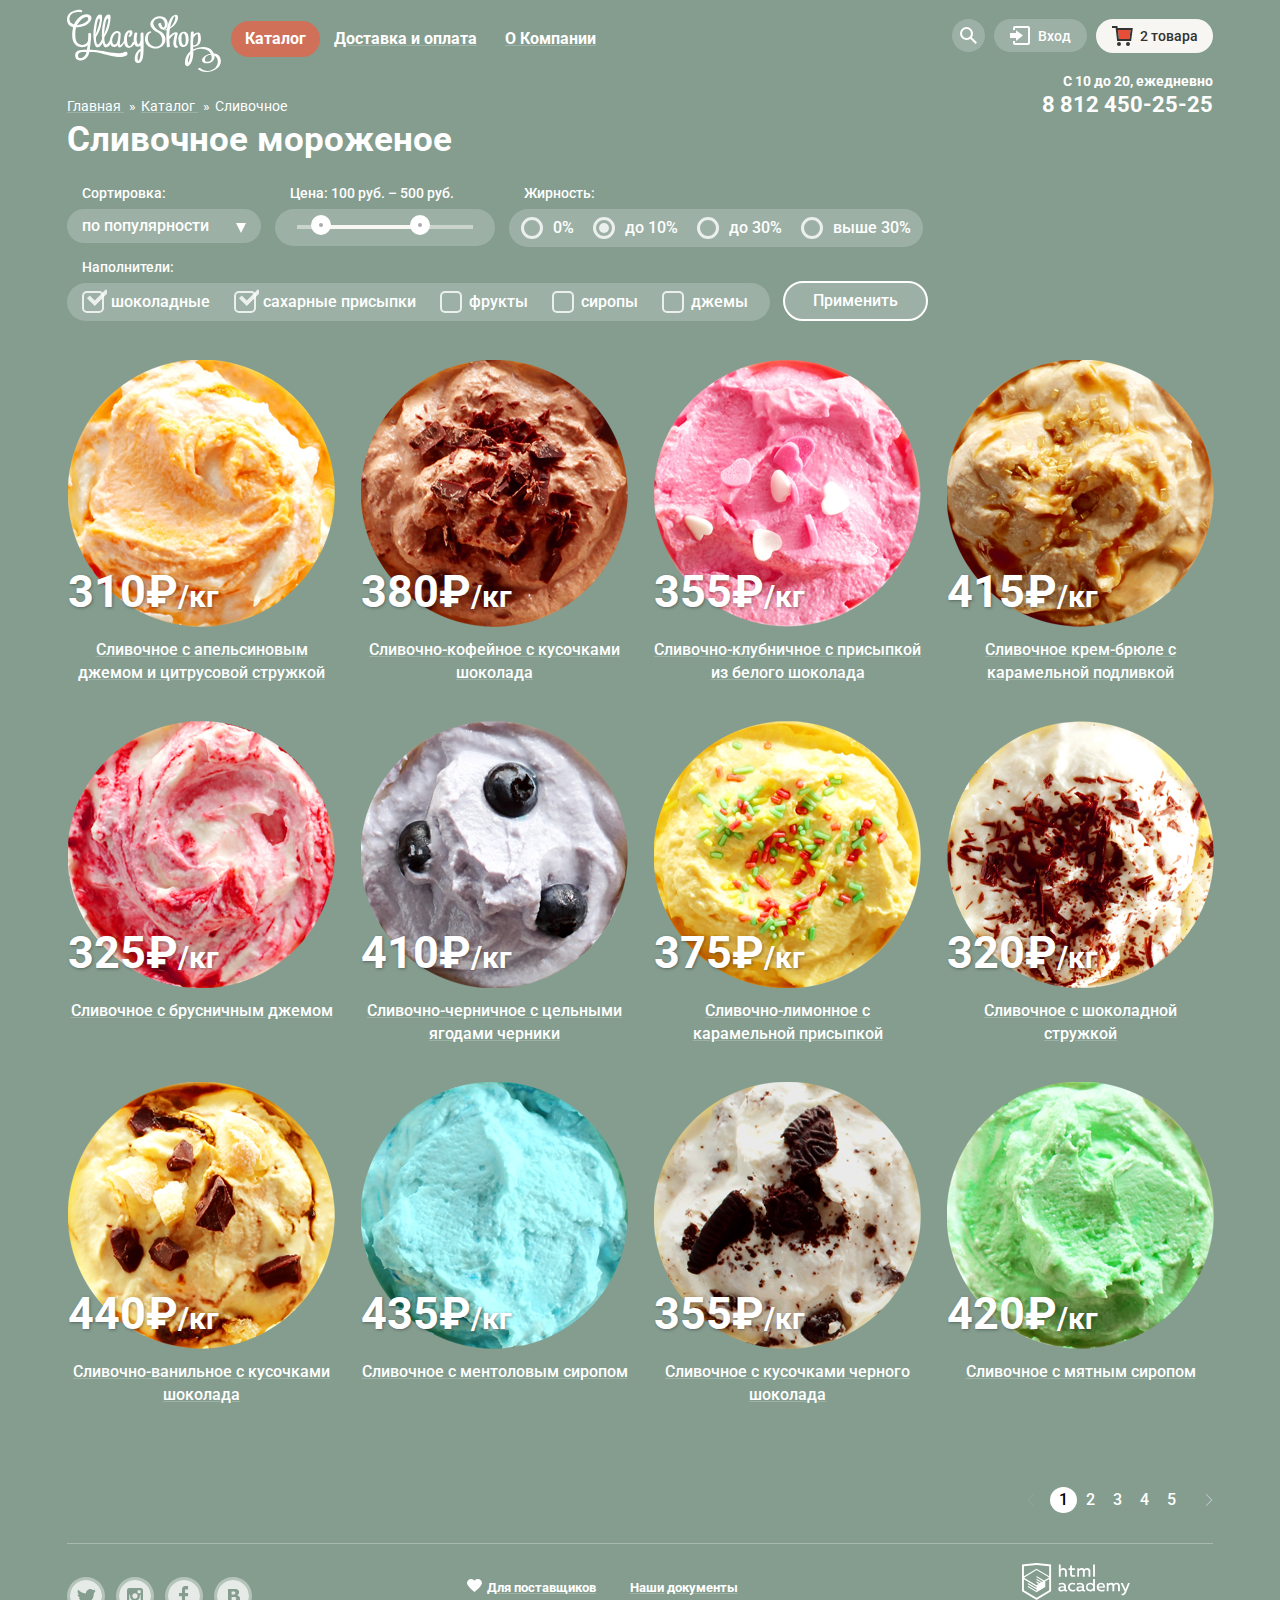
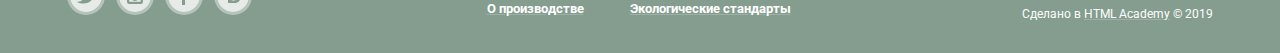
==== commit 5bb8adf2: "pixel perfect" ====
--- a/catalog.html
+++ b/catalog.html
@@ -9,551 +9,551 @@
 </head>
 <body>
   <div class="background-wrapper">
-  <div class="wrapper">
-    <header class="catalog-header">
-    <div class="main-header">
-      <nav class="main-navigation">
-        <a class="logo" href="index.html">
-          <img src="img/logo.svg" width="154" height="64" alt="Логотип магазина мороженного «Gllacy Shop»">
-        </a>
-        <ul class="site-navigation">
-          <li class="catalog-nav">
-            <a class="catalog-nav-current" href="catalog.html">
+    <div class="wrapper">
+      <header class="catalog-header">
+        <div class="main-header">
+          <nav class="main-navigation">
+            <a class="logo" href="index.html">
+              <img src="img/logo.svg" width="154" height="64" alt="Логотип магазина мороженного «Gllacy Shop»">
+            </a>
+            <ul class="site-navigation">
+              <li class="catalog-nav">
+                <a class="catalog-nav-current" href="catalog.html">
+                  Каталог
+                </a>
+              </li>
+              <li class="delivery">
+                <a href="delivery.html" class="menu-link">
+                  Доставка и оплата
+                </a>
+              </li>
+              <li class="info">
+                <a href="info.html" class="menu-link">
+                  О Компании
+                </a>
+              </li>
+            </ul>
+          </nav>
+          <ul class="user-navigation">
+            <li class="modal-container">
+              <div class="search-block">
+                <button type="button" class="search-btn nav-button">
+                  <svg class="search-svg" xmlns="http://www.w3.org/2000/svg" xmlns:xlink="http://www.w3.org/1999/xlink" width="17" height="17" viewBox="0 0 17 17"><path d="M16.958 15.527L11.75 10.32A6.455 6.455 0 0 0 13 6.5 6.5 6.5 0 1 0 6.5 13a6.465 6.465 0 0 0 3.839-1.263l5.205 5.204 1.414-1.414zM6.5 11C4.019 11 2 8.981 2 6.5S4.019 2 6.5 2 11 4.019 11 6.5 8.981 11 6.5 11z"/></svg>
+                  Поиск
+                </button>
+                <div class="search-form modal-wrapper">
+                  <form action="https://echo.htmlacademy.ru" method="post" name="search-form">
+                    <label for="user-search" class="visually-hidden">Поиск по сайту</label>
+                    <input class="input-area" type="text" id="user-search" name="search" placeholder="Что ищем?">
+                  </form>
+                </div>
+              </div>
+            </li>
+            <li class="modal-container">
+              <div class="login-block">
+                <button type="button" class="entrance-btn nav-button">
+                  <svg class="entrance-svg" xmlns="http://www.w3.org/2000/svg" xmlns:xlink="http://www.w3.org/1999/xlink" width="21" height="19" viewBox="0 0 21 19"><g><path d="M6 14.875L12.917 9.5 6 4.125v2.917H-.042v4.917H6z"/><path d="M18 0H5C3.9 0 3 .9 3 2v2h2V2h13v15H5v-2H3v2c0 1.1.9 2 2 2h13c1.1 0 2-.9 2-2V2c0-1.1-.9-2-2-2z"/></g></svg>
+                  Вход
+                </button>
+                <div class="user-form modal-wrapper">
+                  <form action="https://echo.htmlacademy.ru" method="post" name="user-page">
+                    <label for="user-login" class="visually-hidden">Электронная почта</label>
+                    <input class="input-area" type="email" id="user-login" name="login" placeholder="Электронная почта">
+                    <label for="user-password" class="visually-hidden">Пароль</label>
+                    <input class="input-area" type="password" id="user-password" name="password" placeholder="Пароль">
+                  </form>
+                  <div class="user-form-block">
+                    <div class="popup-block">
+                      <button class="popup-btn red-button" type="submit">
+                        Войти
+                      </button>
+                    </div>
+                    <div class="user-help-container popup-block">
+                      <a href="#" class="black-link">Забыли пароль?</a>
+                      <a href="#" class="black-link">Новая регистрация</a>
+                    </div>
+                  </div>
+                </div>
+              </div>
+            </li>
+            <li class="basket-popup modal-container">
+              <button type="button" class="basket-button nav-button full-basket">
+                <svg class="basket-svg" xmlns="http://www.w3.org/2000/svg" width="21" height="20" viewBox="0 0 21 20"><path fill="#E84D37" d="M5.888 4.031L6.922 13h10.45l1.176-8.969z"/><circle fill="#343434" cx="6.984" cy="18" r="2"/><circle fill="#343434" cx="15.984" cy="18" r="2"/><path fill="#343434" d="M5.657 2.031L5.422 0H0v2h3.64l1.5 13h13.988l1.699-12.969H5.657zM17.372 13H6.922L5.888 4.031h12.66L17.372 13z"/></svg>
+                2 товара
+              </button>
+              <div class="basket-full-block modal-wrapper">
+                <table class="basket-goods">
+                  <tr>
+                    <td>
+                      <button type="button" class="modal-close basket-close">
+                        <span class="visually-hidden">Удалить</span>
+                      </button>
+                    </td>
+                    <td><img src="img/icecream_small_1.png" width="33" height="33" alt=""></td>
+                    <td>Пломбир с апельсиновым джемом</td>
+                    <td>1,5 кг х <span>200 руб.</span></td>
+                    <td>300 руб.</td>
+                  </tr>
+                  <tr>
+                    <td>
+                      <button type="button" class="modal-close basket-close-second">
+                        <span class="visually-hidden">Удалить</span>
+                      </button>
+                    </td>
+                    <td><img src="img/icecream_small_2.png" width="33" height="33" alt=""></td>
+                    <td>Клубничный пломбир с присыпкой из белого шоколада</td>
+                    <td>1,5 кг х <span>300 руб.</span></td>
+                    <td>450 руб.</td>
+                  </tr>
+                </table>
+                <div class="basket-container">
+                  <p>Итого: 750 руб.</p>
+                  <a class="order red-button" href="#">Оформить заказ</a>
+                </div>
+              </div>
+            </li>
+          </ul>
+        </div>
+        <div class="contact-info">
+          <p class="work-hours">
+            С 10 до 20, ежедневно
+          </p>
+          <p class="number">
+            <a href="tel:88124502525">
+              8 812 450-25-25
+            </a>
+          </p>
+        </div>
+      </header>
+      <main class="main-block">
+        <ul class="breadcrumbs">
+          <li class="breadcrumbs-item">
+            <a href="index.html" class="breadcrumbs-link white-link">
+              Главная
+            </a>
+          </li>
+          <li class="breadcrumbs-item">
+            <a href="#" class=" breadcrumbs-link white-link">
               Каталог
             </a>
           </li>
-          <li class="delivery">
-            <a href="delivery.html" class="menu-link">
-              Доставка и оплата
-            </a>
-          </li>
-          <li class="info">
-            <a href="info.html" class="menu-link">
-              О Компании
-            </a>
+          <li class="breadcrumbs-item">
+            Сливочное
           </li>
         </ul>
-      </nav>
-      <ul class="user-navigation">
-        <li class="modal-container">
-          <div class="search-block">
-            <button type="button" class="search-btn nav-button">
-              <svg class="search-svg" xmlns="http://www.w3.org/2000/svg" xmlns:xlink="http://www.w3.org/1999/xlink" width="17" height="17" viewBox="0 0 17 17"><path d="M16.958 15.527L11.75 10.32A6.455 6.455 0 0 0 13 6.5 6.5 6.5 0 1 0 6.5 13a6.465 6.465 0 0 0 3.839-1.263l5.205 5.204 1.414-1.414zM6.5 11C4.019 11 2 8.981 2 6.5S4.019 2 6.5 2 11 4.019 11 6.5 8.981 11 6.5 11z"/></svg>
-              Поиск
+        <h1 class="icecream-heading">Сливочное мороженое</h1>
+        <section class="choose-option">
+          <h2 class="visually-hidden">
+            Фильтр товаров
+          </h2>
+          <form action="https://echo.htmlacademy.ru" method="post" name="item-filter" class="option-form">
+            <div class="sorting-block">
+              <p class="form-title">Сортировка:</p>
+              <select name="sorting" class="sorting form-background">
+                <option value="popular">по популярности</option>
+                <option value="cheap">сначала недорогие</option>
+                <option value="expensive">сначала дорогие</option>
+                <option value="fat">по жирности</option>
+              </select>
+              <div class="arrow"></div>
+            </div>
+            <div class="filter-range">
+              <div class="form-title">Цена: 100 руб. – 500 руб.</div>
+              <div class="range-controls form-background">
+                <div class="scale">
+                  <div class="bar"></div>
+                </div>
+                <div class="range-toggle range-toggle-min" tabindex="0"></div>
+                <div class="range-toggle range-toggle-max" tabindex="0"></div>
+              </div>
+            </div>
+            <div class="fat-block">
+              <p class="form-title">Жирность:</p>
+              <fieldset class="form-fieldset">
+                <div class="fat-field form-background">
+                  <label class="radio-label">
+                    <input type="radio" name="select-fat" value="0%" class="visually-hidden input-radio">
+                    <span class="radio-indicator"></span>
+                    <span>0%</span>
+                  </label>
+                  <label>
+                    <input type="radio" name="select-fat" value="до 10%" class="visually-hidden input-radio" checked>
+                    <span class="radio-indicator"></span>
+                    <span>до 10%</span>
+                  </label>
+                  <label>
+                    <input type="radio" name="select-fat" value="до 30%" class="visually-hidden input-radio">
+                    <span class="radio-indicator"></span>
+                    <span>до 30%</span>
+                  </label>
+                  <label>
+                    <input type="radio" name="select-fat" value="выше 30%" class="visually-hidden input-radio">
+                    <span class="radio-indicator"></span>
+                    <span>выше 30%</span>
+                  </label>
+                </div>
+              </fieldset>
+            </div>
+            <div class="consist-block">
+              <p class="form-title">Наполнители:</p>
+              <fieldset class="form-fieldset">
+                <div class="consist-field form-background">
+                  <label>
+                    <input type="checkbox" name="consisting" value="choko" class="visually-hidden input-checkbox" checked>
+                    <span class="checkbox-indicator"></span>
+                    <span>шоколадные</span>
+                  </label>
+                  <label>
+                    <input type="checkbox" name="consisting" value="sugar" class="visually-hidden input-checkbox" checked>
+                    <span class="checkbox-indicator"></span>
+                    <span>сахарные присыпки</span>
+                  </label>
+                  <label>
+                    <input type="checkbox" name="consisting" value="fruits" class="visually-hidden input-checkbox">
+                    <span class="checkbox-indicator"></span>
+                    <span>фрукты</span>
+                  </label>
+                  <label>
+                    <input type="checkbox" name="consisting" value="syrup" class="visually-hidden input-checkbox">
+                    <span class="checkbox-indicator"></span>
+                    <span>сиропы</span>
+                  </label>
+                  <label>
+                    <input type="checkbox" name="consisting" value="jam" class="visually-hidden input-checkbox">
+                    <span class="checkbox-indicator"></span>
+                    <span>джемы</span>
+                  </label>
+                </div>
+              </fieldset>
+            </div>
+            <button type="submit" class="sorting-btn white-button">
+              Применить
             </button>
-            <div class="search-form modal-wrapper">
-              <form action="https://echo.htmlacademy.ru" method="post" name="search-form">
-                <label for="user-search" class="visually-hidden">Поиск по сайту</label>
-                <input class="input-area" type="text" id="user-search" name="search" placeholder="Что ищем?">
-              </form>
+          </form>
+        </section>
+        <section class="catalog">
+          <h2 class="visually-hidden">
+            Список сортов мороженного
+          </h2>
+          <ul class="catalog-list">
+            <li class="catalog-item action">
+              <p class="icecream-img">
+                <a href="#"></a>
+                <img class="png-1" src="img/1.png" alt="Сливочное с апельсиновым джемом и цитрусовой стружкой" width="267" height="267">
+              </p>
+              <p class="icecream-price">
+                310₽<span class="icecream-kg">/кг</span>
+              </p>
+              <h3 class="icecream-name">
+                <a href="#" class="white-link">
+                  Сливочное с апельсиновым джемом и цитрусовой стружкой
+                </a>
+              </h3>
+              <div class="actions">
+                <a class="show-button red-button" href="#">
+                  Быстрый просмотр
+                </a>
+              </div>
+            </li>
+            <li class="catalog-item action">
+              <p class="icecream-img">
+                <a href="#"></a>
+                <img class="png-2" src="img/2.png" alt="Сливочно-кофейное с кусочками шоколада" width="267" height="267">
+              </p>
+              <p class="icecream-price">
+                380₽<span class="icecream-kg">/кг</span>
+              </p>
+              <h3 class="icecream-name">
+                <a href="#" class="white-link">
+                  Сливочно-кофейное с кусочками шоколада
+                </a>
+              </h3>
+              <div class="actions">
+                <a class="show-button red-button" href="#">
+                  Быстрый просмотр
+                </a>
+              </div>
+            </li>
+            <li class="catalog-item action">
+              <p class="icecream-img">
+                <a href="#"></a>
+                <img class="png-3" src="img/3.png" alt="Сливочно-клубничное с присыпкой из белого шоколада" width="267" height="267">
+              </p>
+              <p class="icecream-price">
+                355₽<span class="icecream-kg">/кг</span>
+              </p>
+              <h3 class="icecream-name">
+                <a href="#" class="white-link">
+                  Сливочно-клубничное с присыпкой из белого шоколада
+                </a>
+              </h3>
+              <div class="actions">
+                <a class="show-button red-button" href="#">
+                  Быстрый просмотр
+                </a>
+              </div>
+            </li>
+            <li class="catalog-item action">
+              <p class="icecream-img">
+                <a href="#"></a>
+                <img class="png-4" src="img/4.png" alt="Сливочное крем-брюле с карамельной подливкой" width="267" height="267">
+              </p>
+              <p class="icecream-price">
+                415₽<span class="icecream-kg">/кг</span>
+              </p>
+              <h3 class="icecream-name">
+                <a href="#" class="white-link">
+                  Сливочное крем-брюле с карамельной подливкой
+                </a>
+              </h3>
+              <div class="actions">
+                <a class="show-button red-button" href="#">
+                  Быстрый просмотр
+                </a>
+              </div>
+            </li>
+            <li class="catalog-item action">
+              <p class="icecream-img">
+                <a href="#"></a>
+                <img class="png-1" src="img/5.png" alt="Сливочное с брусничным джемом" width="267" height="267">
+              </p>
+              <p class="icecream-price">
+                325₽<span class="icecream-kg">/кг</span>
+              </p>
+              <h3 class="icecream-name">
+                <a href="#" class="white-link">
+                  Сливочное с брусничным джемом
+                </a>
+              </h3>
+              <div class="actions">
+                <a class="show-button red-button" href="#">
+                  Быстрый просмотр
+                </a>
+              </div>
+            </li>
+            <li class="catalog-item action">
+              <p class="icecream-img">
+                <a href="#"></a>
+                <img class="png-2" src="img/6.png" alt="Сливочно-черничное с цельными ягодами черники" width="267" height="267">
+              </p>
+              <p class="icecream-price">
+                410₽<span class="icecream-kg">/кг</span>
+              </p>
+              <h3 class="icecream-name">
+                <a href="#" class="white-link">
+                  Сливочно-черничное с цельными ягодами черники
+                </a>
+              </h3>
+              <div class="actions">
+                <a class="show-button red-button" href="#">
+                  Быстрый просмотр
+                </a>
+              </div>
+            </li>
+            <li class="catalog-item action">
+              <p class="icecream-img">
+                <a href="#"></a>
+                <img class="png-3" src="img/7.png" alt="Сливочно-лимонное с карамельной присыпкой" width="267" height="267">
+              </p>
+              <p class="icecream-price">
+                375₽<span class="icecream-kg">/кг</span>
+              </p>
+              <h3 class="icecream-name">
+                <a href="#" class="white-link">
+                  Сливочно-лимонное с карамельной присыпкой
+                </a>
+              </h3>
+              <div class="actions">
+                <a class="show-button red-button" href="#">
+                  Быстрый просмотр
+                </a>
+              </div>
+            </li>
+            <li class="catalog-item action">
+              <p class="icecream-img">
+                <a href="#"></a>
+                <img class="png-4" src="img/8.png" alt="Сливочное с шоколадной стружкой" width="267" height="267">
+              </p>
+              <p class="icecream-price">
+                320₽<span class="icecream-kg">/кг</span>
+              </p>
+              <h3 class="icecream-name">
+                <a href="#" class="white-link">
+                  Сливочное с шоколадной стружкой
+                </a>
+              </h3>
+              <div class="actions">
+                <a class="show-button red-button" href="#">
+                  Быстрый просмотр
+                </a>
+              </div>
+            </li>
+            <li class="catalog-item action">
+              <p class="icecream-img">
+                <a href="#"></a>
+                <img class="png-1" src="img/9.png" alt="Сливочно-ванильное с кусочками шоколада" width="267" height="267">
+              </p>
+              <p class="icecream-price">
+                440₽<span class="icecream-kg">/кг</span>
+              </p>
+              <h3 class="icecream-name">
+                <a href="#" class="white-link">
+                  Сливочно-ванильное с кусочками шоколада
+                </a>
+              </h3>
+              <div class="actions">
+                <a class="show-button red-button" href="#">
+                  Быстрый просмотр
+                </a>
+              </div>
+            </li>
+            <li class="catalog-item action">
+              <p class="icecream-img">
+                <a href="#"></a>
+                <img class="png-2" src="img/10.png" alt="Сливочноe с ментоловым сиропом" width="267" height="267">
+              </p>
+              <p class="icecream-price">
+                435₽<span class="icecream-kg">/кг</span>
+              </p>
+              <h3 class="icecream-name">
+                <a href="#" class="white-link">
+                  Сливочноe с ментоловым сиропом
+                </a>
+              </h3>
+              <div class="actions">
+                <a class="show-button red-button" href="#">
+                  Быстрый просмотр
+                </a>
+              </div>
+            </li>
+            <li class="catalog-item action">
+              <p class="icecream-img">
+                <a href="#"></a>
+                <img class="png-3" src="img/11.png" alt="Сливочное с кусочками черного шоколада" width="267" height="267">
+              </p>
+              <p class="icecream-price">
+                355₽<span class="icecream-kg">/кг</span>
+              </p>
+              <h3 class="icecream-name">
+                <a href="#" class="white-link">
+                  Сливочное с кусочками черного шоколада
+                </a>
+              </h3>
+              <div class="actions">
+                <a class="show-button red-button" href="#">
+                  Быстрый просмотр
+                </a>
+              </div>
+            </li>
+            <li class="catalog-item action">
+              <p class="icecream-img">
+                <a href="#"></a>
+                <img class="png-4" src="img/12.png" alt="Сливочное с мятным сиропом" width="267" height="267">
+              </p>
+              <p class="icecream-price">
+                420₽<span class="icecream-kg">/кг</span>
+              </p>
+              <h3 class="icecream-name">
+                <a href="#" class="white-link">
+                  Сливочное с мятным сиропом
+                </a>
+              </h3>
+              <div class="actions">
+                <a class="show-button red-button" href="#">
+                  Быстрый просмотр
+                </a>
+              </div>
+            </li>
+          </ul>
+        </section>
+        <section class="paginator">
+          <button type="button" class="paginator-btn prev">
+            <span class="visually-hidden">Назад</span>
+          </button>
+          <ul class="paginator-list">
+            <li class="page-item active">
+              <a href="#">1</a>
+            </li>
+            <li class="page-item">
+              <a href="#">2</a>
+            </li>
+            <li class="page-item">
+              <a href="#">3</a>
+            </li>
+            <li class="page-item">
+              <a href="#">4</a>
+            </li>
+            <li class="page-item">
+              <a href="#">5</a>
+            </li>
+          </ul>
+          <button type="button" class="paginator-btn next">
+            <span class="visually-hidden">Вперед</span>
+          </button>
+        </section>
+      </main>
+      <footer>
+        <div class="container-footer">
+          <div class="social-media">
+            <ul class="socialmedia-list">
+              <li>
+                <a href="#" class="socialmedia-icon twitter">
+                  <span class="visually-hidden">Твиттер</span>
+                </a>
+              </li>
+              <li>
+                <a href="#" class="socialmedia-icon insta">
+                  <span class="visually-hidden">Инстаграм</span>
+                </a>
+              </li>
+              <li>
+                <a href="#" class="socialmedia-icon facebook">
+                  <span class="visually-hidden">Фейсбук</span>
+                </a>
+              </li>
+              <li>
+                <a href="#"  class="socialmedia-icon vkontakte">
+                  <span class="visually-hidden">Вконтакте</span>
+                </a>
+              </li>
+            </ul>
+          </div>
+          <div class="clients-information">
+            <ul class="information-item">
+              <li class="information-list heart">
+                <a href="#" class="white-link">
+                  Для поставщиков
+                </a>
+              </li>
+              <li class="information-list">
+                <a href="#" class="white-link">
+                  Наши документы
+                </a>
+              </li>
+              <li class="information-list">
+                <a href="#" class="white-link">
+                  О производстве
+                </a>
+              </li>
+              <li class="information-list">
+                <a href="#" class="white-link">
+                  Экологические стандарты
+                </a>
+              </li>
+            </ul>
+          </div>
+          <div class="copyright">
+            <div class="html-academy">
+              <a href="https://htmlacademy.ru/intensive/htmlcss">
+                <img class="html-logo" src="img/logo-htmlacademy.svg" alt="Логотип HTML Академии" width="108" height="39">
+              </a>
+              <p>Сделано в <a class="footer-logo white-link" href="https://htmlacademy.ru/intensive/htmlcss">HTML Academy</a> &copy; 2019
+              </p>
             </div>
           </div>
-        </li>
-        <li class="modal-container">
-          <div class="login-block">
-            <button type="button" class="entrance-btn nav-button">
-              <svg class="entrance-svg" xmlns="http://www.w3.org/2000/svg" xmlns:xlink="http://www.w3.org/1999/xlink" width="21" height="19" viewBox="0 0 21 19"><g><path d="M6 14.875L12.917 9.5 6 4.125v2.917H-.042v4.917H6z"/><path d="M18 0H5C3.9 0 3 .9 3 2v2h2V2h13v15H5v-2H3v2c0 1.1.9 2 2 2h13c1.1 0 2-.9 2-2V2c0-1.1-.9-2-2-2z"/></g></svg>
-              Вход
-            </button>
-            <div class="user-form modal-wrapper">
-              <form action="https://echo.htmlacademy.ru" method="post" name="user-page">
-                <label for="user-login" class="visually-hidden">Электронная почта</label>
-                <input class="input-area" type="email" id="user-login" name="login" placeholder="Электронная почта">
-                <label for="user-password" class="visually-hidden">Пароль</label>
-                <input class="input-area" type="password" id="user-password" name="password" placeholder="Пароль">
-              </form>
-              <div class="user-form-block">
-                <div class="popup-block">
-                  <button class="popup-btn red-button" type="submit">
-                    Войти
-                  </button>
-                </div>
-                <div class="user-help-container popup-block">
-                  <a href="#" class="black-link">Забыли пароль?</a>
-                  <a href="#" class="black-link">Новая регистрация</a>
-                </div>
-              </div>
-            </div>
-          </div>
-        </li>
-        <li class="basket-popup modal-container">
-          <button type="button" class="basket-button nav-button full-basket">
-            <svg class="basket-svg" xmlns="http://www.w3.org/2000/svg" width="21" height="20" viewBox="0 0 21 20"><path fill="#E84D37" d="M5.888 4.031L6.922 13h10.45l1.176-8.969z"/><circle fill="#343434" cx="6.984" cy="18" r="2"/><circle fill="#343434" cx="15.984" cy="18" r="2"/><path fill="#343434" d="M5.657 2.031L5.422 0H0v2h3.64l1.5 13h13.988l1.699-12.969H5.657zM17.372 13H6.922L5.888 4.031h12.66L17.372 13z"/></svg>
-            2 товара
-          </button>
-          <div class="basket-full-block modal-wrapper">
-            <table class="basket-goods">
-              <tr>
-                <td>
-                  <button type="button" class="modal-close basket-close">
-                    <span class="visually-hidden">Удалить</span>
-                  </button>
-                </td>
-                <td><img src="img/icecream_small_1.png" width="33" height="33" alt=""></td>
-                <td>Пломбир с апельсиновым джемом</td>
-                <td>1,5 кг х <span>200 руб.</span></td>
-                <td>300 руб.</td>
-              </tr>
-              <tr>
-                <td>
-                  <button type="button" class="modal-close basket-close-second">
-                    <span class="visually-hidden">Удалить</span>
-                  </button>
-                </td>
-                <td><img src="img/icecream_small_2.png" width="33" height="33" alt=""></td>
-                <td>Клубничный пломбир с присыпкой из белого шоколада</td>
-                <td>1,5 кг х <span>300 руб.</span></td>
-                <td>450 руб.</td>
-              </tr>
-            </table>
-            <div class="basket-container">
-              <p>Итого: 750 руб.</p>
-              <a class="order red-button" href="#">Оформить заказ</a>
-            </div>
-          </div>
-        </li>
-      </ul>
-      </div>
-      <div class="contact-info">
-        <p class="work-hours">
-          С 10 до 20, ежедневно
-        </p>
-        <p class="number">
-          <a href="tel:88124502525">
-            8 812 450-25-25
-          </a>
-        </p>
-      </div>
-    </header>
-    <main class="main-block">
-      <ul class="breadcrumbs">
-        <li class="breadcrumbs-item">
-          <a href="index.html" class="breadcrumbs-link white-link">
-            Главная
-          </a>
-        </li>
-        <li class="breadcrumbs-item">
-          <a href="#" class=" breadcrumbs-link white-link">
-            Каталог
-          </a>
-        </li>
-        <li class="breadcrumbs-item">
-          Сливочное
-        </li>
-      </ul>
-      <h1 class="icecream-heading">Сливочное мороженое</h1>
-      <section class="choose-option">
-        <h2 class="visually-hidden">
-          Фильтр товаров
-        </h2>
-        <form action="https://echo.htmlacademy.ru" method="post" name="item-filter" class="option-form">
-          <div class="sorting-block">
-            <p class="form-title">Сортировка:</p>
-            <select name="sorting" class="sorting form-background">
-              <option value="popular">по популярности</option>
-              <option value="cheap">сначала недорогие</option>
-              <option value="expensive">сначала дорогие</option>
-              <option value="fat">по жирности</option>
-            </select>
-            <div class="arrow"></div>
-          </div>
-          <div class="filter-range">
-            <div class="form-title">Цена: 100 руб. – 500 руб.</div>
-            <div class="range-controls form-background">
-              <div class="scale">
-                <div class="bar"></div>
-              </div>
-              <div class="range-toggle range-toggle-min" tabindex="0"></div>
-              <div class="range-toggle range-toggle-max" tabindex="0"></div>
-            </div>
-          </div>
-          <div class="fat-block">
-             <p class="form-title">Жирность:</p>
-            <fieldset class="form-fieldset">
-            <div class="fat-field form-background">
-              <label class="radio-label">
-                <input type="radio" name="select-fat" value="0%" class="visually-hidden input-radio">
-                <span class="radio-indicator"></span>
-                <span>0%</span>
-              </label>
-              <label>
-                <input type="radio" name="select-fat" value="до 10%" class="visually-hidden input-radio" checked>
-                <span class="radio-indicator"></span>
-                <span>до 10%</span>
-              </label>
-              <label>
-                <input type="radio" name="select-fat" value="до 30%" class="visually-hidden input-radio">
-                <span class="radio-indicator"></span>
-                <span>до 30%</span>
-              </label>
-              <label>
-                <input type="radio" name="select-fat" value="выше 30%" class="visually-hidden input-radio">
-                <span class="radio-indicator"></span>
-                <span>выше 30%</span>
-              </label>
-            </div>
-          </fieldset>
-          </div>
-          <div class="consist-block">
-            <p class="form-title">Наполнители:</p>
-          <fieldset class="form-fieldset">
-            <div class="consist-field form-background">
-              <label>
-                <input type="checkbox" name="consisting" value="choko" class="visually-hidden input-checkbox" checked>
-                <span class="checkbox-indicator"></span>
-                <span>шоколадные</span>
-              </label>
-              <label>
-                <input type="checkbox" name="consisting" value="sugar" class="visually-hidden input-checkbox" checked>
-                <span class="checkbox-indicator"></span>
-                <span>сахарные присыпки</span>
-              </label>
-              <label>
-                <input type="checkbox" name="consisting" value="fruits" class="visually-hidden input-checkbox">
-                <span class="checkbox-indicator"></span>
-                <span>фрукты</span>
-              </label>
-              <label>
-                <input type="checkbox" name="consisting" value="syrup" class="visually-hidden input-checkbox">
-                <span class="checkbox-indicator"></span>
-                <span>сиропы</span>
-              </label>
-              <label>
-                <input type="checkbox" name="consisting" value="jam" class="visually-hidden input-checkbox">
-                <span class="checkbox-indicator"></span>
-                <span>джемы</span>
-              </label>
-            </div>
-          </fieldset>
-          </div>
-          <button type="submit" class="sorting-btn white-button">
-            Применить
-          </button>
-        </form>
-      </section>
-      <section class="catalog">
-        <h2 class="visually-hidden">
-          Список сортов мороженного
-        </h2>
-        <ul class="catalog-list">
-          <li class="catalog-item action">
-            <p class="icecream-img">
-              <a href="#"></a>
-              <img class="png-1" src="img/1.png" alt="Сливочное с апельсиновым джемом и цитрусовой стружкой" width="267" height="267">
-            </p>
-            <p class="icecream-price">
-              310₽<span class="icecream-kg">/кг</span>
-            </p>
-            <h3 class="icecream-name">
-              <a href="#" class="white-link">
-                Сливочное с апельсиновым джемом и цитрусовой стружкой
-              </a>
-            </h3>
-            <div class="actions">
-              <a class="show-button red-button" href="#">
-                Быстрый просмотр
-              </a>
-            </div>
-          </li>
-          <li class="catalog-item action">
-            <p class="icecream-img">
-              <a href="#"></a>
-              <img class="png-2" src="img/2.png" alt="Сливочно-кофейное с кусочками шоколада" width="267" height="267">
-            </p>
-            <p class="icecream-price">
-              380₽<span class="icecream-kg">/кг</span>
-            </p>
-            <h3 class="icecream-name">
-              <a href="#" class="white-link">
-                Сливочно-кофейное с кусочками шоколада
-              </a>
-            </h3>
-            <div class="actions">
-              <a class="show-button red-button" href="#">
-                Быстрый просмотр
-              </a>
-            </div>
-          </li>
-          <li class="catalog-item action">
-            <p class="icecream-img">
-              <a href="#"></a>
-              <img class="png-3" src="img/3.png" alt="Сливочно-клубничное с присыпкой из белого шоколада" width="267" height="267">
-            </p>
-            <p class="icecream-price">
-              355₽<span class="icecream-kg">/кг</span>
-            </p>
-            <h3 class="icecream-name">
-              <a href="#" class="white-link">
-                Сливочно-клубничное с присыпкой из белого шоколада
-              </a>
-            </h3>
-            <div class="actions">
-              <a class="show-button red-button" href="#">
-                Быстрый просмотр
-              </a>
-            </div>
-          </li>
-          <li class="catalog-item action">
-            <p class="icecream-img">
-              <a href="#"></a>
-              <img class="png-4" src="img/4.png" alt="Сливочное крем-брюле с карамельной подливкой" width="267" height="267">
-            </p>
-            <p class="icecream-price">
-              415₽<span class="icecream-kg">/кг</span>
-            </p>
-            <h3 class="icecream-name">
-              <a href="#" class="white-link">
-                Сливочное крем-брюле с карамельной подливкой
-              </a>
-            </h3>
-            <div class="actions">
-              <a class="show-button red-button" href="#">
-                Быстрый просмотр
-              </a>
-            </div>
-          </li>
-          <li class="catalog-item action">
-            <p class="icecream-img">
-              <a href="#"></a>
-              <img class="png-1" src="img/5.png" alt="Сливочное с брусничным джемом" width="267" height="267">
-            </p>
-            <p class="icecream-price">
-              325₽<span class="icecream-kg">/кг</span>
-            </p>
-            <h3 class="icecream-name">
-              <a href="#" class="white-link">
-                Сливочное с брусничным джемом
-              </a>
-            </h3>
-            <div class="actions">
-              <a class="show-button red-button" href="#">
-                Быстрый просмотр
-              </a>
-            </div>
-          </li>
-          <li class="catalog-item action">
-            <p class="icecream-img">
-              <a href="#"></a>
-              <img class="png-2" src="img/6.png" alt="Сливочно-черничное с цельными ягодами черники" width="267" height="267">
-            </p>
-            <p class="icecream-price">
-              410₽<span class="icecream-kg">/кг</span>
-            </p>
-            <h3 class="icecream-name">
-              <a href="#" class="white-link">
-                Сливочно-черничное с цельными ягодами черники
-              </a>
-            </h3>
-            <div class="actions">
-              <a class="show-button red-button" href="#">
-                Быстрый просмотр
-              </a>
-            </div>
-          </li>
-          <li class="catalog-item action">
-            <p class="icecream-img">
-              <a href="#"></a>
-              <img class="png-3" src="img/7.png" alt="Сливочно-лимонное с карамельной присыпкой" width="267" height="267">
-            </p>
-            <p class="icecream-price">
-              375₽<span class="icecream-kg">/кг</span>
-            </p>
-            <h3 class="icecream-name">
-              <a href="#" class="white-link">
-                Сливочно-лимонное с карамельной присыпкой
-              </a>
-            </h3>
-            <div class="actions">
-              <a class="show-button red-button" href="#">
-                Быстрый просмотр
-              </a>
-            </div>
-          </li>
-          <li class="catalog-item action">
-            <p class="icecream-img">
-              <a href="#"></a>
-              <img class="png-4" src="img/8.png" alt="Сливочное с шоколадной стружкой" width="267" height="267">
-            </p>
-            <p class="icecream-price">
-              320₽<span class="icecream-kg">/кг</span>
-            </p>
-            <h3 class="icecream-name">
-              <a href="#" class="white-link">
-                Сливочное с шоколадной стружкой
-              </a>
-            </h3>
-            <div class="actions">
-              <a class="show-button red-button" href="#">
-                Быстрый просмотр
-              </a>
-            </div>
-          </li>
-          <li class="catalog-item action">
-            <p class="icecream-img">
-              <a href="#"></a>
-              <img class="png-1" src="img/9.png" alt="Сливочно-ванильное с кусочками шоколада" width="267" height="267">
-            </p>
-            <p class="icecream-price">
-              440₽<span class="icecream-kg">/кг</span>
-            </p>
-            <h3 class="icecream-name">
-              <a href="#" class="white-link">
-                Сливочно-ванильное с кусочками шоколада
-              </a>
-            </h3>
-            <div class="actions">
-              <a class="show-button red-button" href="#">
-                Быстрый просмотр
-              </a>
-            </div>
-          </li>
-          <li class="catalog-item action">
-            <p class="icecream-img">
-              <a href="#"></a>
-              <img class="png-2" src="img/10.png" alt="Сливочноe с ментоловым сиропом" width="267" height="267">
-            </p>
-            <p class="icecream-price">
-              435₽<span class="icecream-kg">/кг</span>
-            </p>
-            <h3 class="icecream-name">
-              <a href="#" class="white-link">
-                Сливочноe с ментоловым сиропом
-              </a>
-            </h3>
-            <div class="actions">
-              <a class="show-button red-button" href="#">
-                Быстрый просмотр
-              </a>
-            </div>
-          </li>
-          <li class="catalog-item action">
-            <p class="icecream-img">
-              <a href="#"></a>
-              <img class="png-3" src="img/11.png" alt="Сливочное с кусочками черного шоколада" width="267" height="267">
-            </p>
-            <p class="icecream-price">
-              355₽<span class="icecream-kg">/кг</span>
-            </p>
-            <h3 class="icecream-name">
-              <a href="#" class="white-link">
-                Сливочное с кусочками черного шоколада
-              </a>
-            </h3>
-            <div class="actions">
-              <a class="show-button red-button" href="#">
-                Быстрый просмотр
-              </a>
-            </div>
-          </li>
-          <li class="catalog-item action">
-            <p class="icecream-img">
-              <a href="#"></a>
-              <img class="png-4" src="img/12.png" alt="Сливочное с мятным сиропом" width="267" height="267">
-            </p>
-            <p class="icecream-price">
-              420₽<span class="icecream-kg">/кг</span>
-            </p>
-            <h3 class="icecream-name">
-              <a href="#" class="white-link">
-                Сливочное с мятным сиропом
-              </a>
-            </h3>
-            <div class="actions">
-              <a class="show-button red-button" href="#">
-                Быстрый просмотр
-              </a>
-            </div>
-          </li>
-        </ul>
-      </section>
-      <section class="paginator">
-        <button type="button" class="paginator-btn prev">
-          <span class="visually-hidden">Назад</span>
-        </button>
-        <ul class="paginator-list">
-          <li class="page-item active">
-            <a href="#">1</a>
-          </li>
-          <li class="page-item">
-            <a href="#">2</a>
-          </li>
-          <li class="page-item">
-            <a href="#">3</a>
-          </li>
-          <li class="page-item">
-            <a href="#">4</a>
-          </li>
-          <li class="page-item">
-            <a href="#">5</a>
-          </li>
-        </ul>
-        <button type="button" class="paginator-btn next">
-          <span class="visually-hidden">Вперед</span>
-        </button>
-      </section>
-    </main>
-    <footer>
-      <div class="container-footer">
-        <div class="social-media">
-          <ul class="socialmedia-list">
-            <li>
-              <a href="#" class="socialmedia-icon twitter">
-                <span class="visually-hidden">Твиттер</span>
-              </a>
-            </li>
-            <li>
-              <a href="#" class="socialmedia-icon insta">
-                <span class="visually-hidden">Инстаграм</span>
-              </a>
-            </li>
-            <li>
-              <a href="#" class="socialmedia-icon facebook">
-                <span class="visually-hidden">Фейсбук</span>
-              </a>
-            </li>
-            <li>
-              <a href="#"  class="socialmedia-icon vkontakte">
-                <span class="visually-hidden">Вконтакте</span>
-              </a>
-            </li>
-          </ul>
         </div>
-        <div class="clients-information">
-          <ul class="information-item">
-            <li class="information-list heart">
-              <a href="#" class="white-link">
-                Для поставщиков
-              </a>
-            </li>
-            <li class="information-list">
-              <a href="#" class="white-link">
-                Наши документы
-              </a>
-            </li>
-            <li class="information-list">
-              <a href="#" class="white-link">
-                О производстве
-              </a>
-            </li>
-            <li class="information-list">
-              <a href="#" class="white-link">
-                Экологические стандарты
-              </a>
-            </li>
-          </ul>
-        </div>
-        <div class="copyright">
-          <div class="html-academy">
-            <a href="https://htmlacademy.ru/intensive/htmlcss">
-              <img class="html-logo" src="img/logo-htmlacademy.svg" alt="Логотип HTML Академии" width="108" height="39">
-            </a>
-            <p>Сделано в <a class="footer-logo white-link" href="https://htmlacademy.ru/intensive/htmlcss">HTML Academy</a> &copy; 2019
-            </p>
-          </div>
-        </div>
-      </div>
-    </footer>
-  </div>
+      </footer>
+    </div>
   </div>
 </body>
 </html>
--- a/css/style.css
+++ b/css/style.css
@@ -61,7 +61,7 @@
 .nav-button {
   display: flex;
   align-items: center;
-  padding: 8px;
+  padding: 7px 10px;
   font-size: 14px;
   font-weight: 500;
   line-height: 16px;
@@ -80,18 +80,18 @@
 }
 .red-button {
   color: #ffffff;
-  box-shadow: 0px 2px 2px 0 rgba(172, 16, 0, 0.64);
+  box-shadow: 0 2px 2px 0 rgba(172, 16, 0, 0.64);
   background-image: linear-gradient(to top, #e74a35, #f26843);
   border-radius: 50px;
   border: none;
 }
 .red-button:hover,
 .red-button:focus {
-  box-shadow: 0px 2px 2px 0 #ac1000;
+  box-shadow: 0 2px 2px 0 #ac1000;
   background-image: linear-gradient(to bottom, rgba(255, 255, 255, 0.2), rgba(255, 255, 255, 0.2)), linear-gradient(to top, #e74a35, #f26843);
 }
 .red-button:active {
-  box-shadow: inset 0px 2px 2px 0 #942718;
+  box-shadow: inset 0 2px 2px 0 #942718;
   background-image: linear-gradient(to bottom, rgba(0, 0, 0, 0.07), rgba(0, 0, 0, 0.07)), linear-gradient(to bottom, #e74a35, #f26843);
 }
 
@@ -101,6 +101,7 @@
   display: block;
   padding: 9px 14px;
   color: #ffffff;
+  -webkit-text-decoration: underline rgba(255,255,255, 0.2);
   text-decoration: underline rgba(255,255,255, 0.2);
 }
 .menu-link:hover,
@@ -112,7 +113,7 @@
 .menu-link:active {
   color: #333333;
   border-radius: 40px;
-  box-shadow: inset 0px 2px 1px 0 #696969;
+  box-shadow: inset 0 2px 1px 0 #696969;
   background-color: #ededed;
 }
 .white-link {
@@ -169,6 +170,7 @@
 .logo {
   margin-right: 10px;
   width: 154px;
+  height: 64px;
   padding-top: 4px;
 }
 .site-navigation {
@@ -191,7 +193,7 @@
   z-index: 2;
   width: 143px;
   padding: 11px 0 6px 0;
-  box-shadow: 0px 20px 20px 0 #00000066;
+  box-shadow: 0 20px 20px 0 #00000066;
   background-color: #f8f7f4;
   border-radius: 5px;
   list-style: none;
@@ -226,7 +228,7 @@
 .icecream-type {
   margin: 0;
   padding: 0;
-  padding: 6px 0px;
+  padding: 6px 0;
   list-style: none;
 }
 .icecream-type a {
@@ -256,6 +258,7 @@
   list-style: none;
 }
 .search-btn {
+  padding: 8px;
   font-size: 0;
 }
 .user-navigation li:not(:last-child) {
@@ -274,7 +277,7 @@
   right: 0;
   top: 39px;
   border-radius: 5px;
-  box-shadow: 0px 20px 20px 0 #00000066;
+  box-shadow: 0 20px 20px 0 #00000066;
   background-color: #f8f7f4;
 }
 .modal-container:hover .modal-wrapper {
@@ -319,6 +322,7 @@
   flex-wrap: wrap;
 }
 .user-help-container a {
+  -webkit-text-decoration: underline;
   text-decoration: underline;
 }
 .popup-btn {
@@ -449,7 +453,7 @@
   vertical-align: top;
   text-align: center;
   text-decoration: none;
-  text-shadow: 0px 2px 5px rgba(160, 32, 11, 0.76);
+  text-shadow: 0 2px 5px rgba(160, 32, 11, 0.76);
   color: #ffffff;
 }
 /*----Main-SALE---*/
@@ -458,7 +462,7 @@
   justify-content: space-between;
   flex-wrap: wrap;
   padding: 0;
-  margin-bottom: 20px;
+  margin-bottom: 14px;
   min-height: 229px;
 }
 .sale-block {
@@ -499,13 +503,14 @@
 }
 .sale-btn {
   align-self: flex-end;
-  padding: 9px 22px;
+  padding: 11px 22px;
   font-size: 18px;
   line-height: 24px;
 }
 /*---Main DESCRIPTION---*/
 .about-shop {
   padding: 27px 24px 24px 20px;
+  margin-top: 6px;
   margin-bottom: 40px;
   color: #323232;
   background-color: #cfbfa0;
@@ -585,7 +590,7 @@
 }
 .news {
   width: 520px;
-  padding: 26px 20px;
+  padding: 24px 20px;
   text-align: left;
   color: #323232;
   background-color: #e7d1d1;
@@ -631,7 +636,7 @@
 }
 .subscription-message {
   margin: 0;
-  margin-bottom: 38px;
+  margin-bottom: 35px;
 }
 .subscription-wrapper form {
   display: flex;
@@ -646,7 +651,7 @@
   padding-left: 15px;
 }
 .subscription-btn {
-  padding: 10px 15px;
+  padding: 10px 17px;
   font-size: 18px;
   line-height: 24px;
   font-weight: 700;
@@ -685,7 +690,8 @@
   z-index: 3;
   top: 65px;
   right: 90px;
-  padding: 31px 25px;
+  padding: 26px 27px;
+  padding-bottom: 40px;
   width: 252px;
   border-radius: 10px;
   background-color: #ffffff;
@@ -698,7 +704,7 @@
   font-weight: 400;
   line-height: 20px;
   margin: 0;
-  margin-bottom: 35px;
+  margin-bottom: 37px;
 }
 .address {
   font-size: 18px;
@@ -714,6 +720,7 @@
 }
 .tel-number {
   padding-top: 5px;
+  padding-bottom: 2px;
 }
 .user-info {
   padding: 13px 27px;
@@ -738,7 +745,7 @@
   list-style: none;
 }
 .socialmedia-list li {
-  margin-right: 18px;
+  margin-right: 17px;
   width: 32px;
   height: 32px;
 }
@@ -795,17 +802,18 @@
 }
 .clients-information {
   margin-left: 68px;
-  margin-top: 8px;
+  margin-top: 15px;
 }
 .information-list {
   position: relative;
   display: flex;
-  min-width: 145px;
+  min-width: 143px;
   margin: 0;
   margin-bottom: 3px;
   box-sizing: border-box;
 }
 .information-list a {
+  -webkit-text-decoration: underline rgba(255,255,255, 0.2);
   text-decoration: underline rgba(255,255,255, 0.2);
 }
 .heart::before {
@@ -814,7 +822,7 @@
   width: 15px;
   height: 13px;
   flex-shrink: 0;
-  margin-right: 7px;
+  margin-right: 3px;
   content: '';
   background-image: url("../img/heart.svg");
   background-repeat: no-repeat;
@@ -834,6 +842,7 @@
 }
 .html-academy a {
   margin: 0;
+  -webkit-text-decoration: underline rgba(255,255,255, 0.2);
   text-decoration: underline rgba(255,255,255, 0.2);
 }
 .html-academy p {
@@ -970,7 +979,6 @@
   right: 0;
   z-index: 2;
   display: none;
-  margin-top: 3px;
   padding: 18px 15px;
   width: 510px;
   color: #323232;
@@ -978,7 +986,7 @@
   line-height: 16px;
   font-weight: 400;
   border-radius: 5px;
-  box-shadow: 0px 20px 20px 0 #00000066;
+  box-shadow: 0 20px 20px 0 #00000066;
   background-color: #f8f7f4;
 }
 .basket-goods {
@@ -1066,7 +1074,7 @@
   margin: 0;
   margin-bottom: 5px;
   padding: 0;
-  padding-top: 29px;
+  padding-top: 31px;
   font-size: 14px;
   font-weight: 400;
   line-height: 16px;
@@ -1080,6 +1088,7 @@
 }
 .breadcrumbs-link {
   padding-right: 5px;
+  -webkit-text-decoration: underline rgba(255,255,255, 0.2);
   text-decoration: underline rgba(255,255,255, 0.2);
 }
 /*----Catalog OPTION FORM----*/
@@ -1112,12 +1121,12 @@
   color: #323232;
   border: transparent;
   border-radius: 20px;
-  box-shadow: inset 0px 2px 1px 0 #696969;
+  box-shadow: inset 0 2px 1px 0 #696969;
   background-color: #ededed;
 }
 .option-form {
   margin: 0;
-  margin-bottom: 35px;
+  margin-bottom: 33px;
   display: flex;
   justify-content: flex-start;
   flex-wrap: wrap;
@@ -1133,13 +1142,13 @@
 .sorting-block {
   position: relative;
   margin: 0;
-  margin-bottom: 10px;
+  margin-bottom: 12px;
   margin-right: 14px;
 }
 .sorting {
   min-width: 194px;
   padding: 8px;
-  padding-left: 20px;
+  padding-left: 15px;
   -webkit-appearance: none;
   -moz-appearance: none;
   appearance: none;
@@ -1151,7 +1160,7 @@
 .arrow {
   content: "";
   position: absolute;
-  top: 40px;
+  top: 38px;
   right: 15px;
   border-style: solid;
   border-width: 10px 5px 0 5px;
@@ -1172,7 +1181,7 @@
 .filter-range {
   width: 220px;
   height: 60px;
-  margin-bottom: 10px;
+  margin-bottom: 12px;
   margin-right: 14px;
 }
 .range-controls {
@@ -1214,7 +1223,7 @@
 }
 .fat-block {
   margin: 0;
-  margin-bottom: 10px;
+  margin-bottom: 12px;
   padding: 0;
 }
 .form-fieldset {
@@ -1224,21 +1233,22 @@
 }
 .fat-field {
   display: flex;
-  justify-content: space-around;
   align-items: center;
-  min-width: 415px;
-  padding: 8px;
+  padding: 8px 12px;
 }
 .fat-field label {
   display: flex;
   align-items: center;
   cursor: pointer;
 }
+.fat-field label:not(:last-child) {
+  margin-right: 19px;
+}
 .input-radio + .radio-indicator {
   display: flex;
   justify-content: center;
   align-items: center;
-  margin-right: 5px;
+  margin-right: 10px;
   width: 16px;
   height: 16px;
   border: 3px solid rgba(255,255,255, 0.8);
@@ -1249,13 +1259,14 @@
 }
 .input-radio:hover + .radio-indicator,
 .input-radio:focus + .radio-indicator {
-  border: 3px solid rgba(255,255,255);
+  border: 3px solid #ffffff;
 }
 .input-radio:disabled + .radio-indicator {
   border: 3px solid rgba(255,255,255, 0.4);
 }
 .input-radio:checked + .radio-indicator::after {
   content: "";
+  display: block;
   width: 10px;
   height: 10px;
   background-color: rgba(255,255,255, 0.8);
@@ -1263,7 +1274,7 @@
 }
 .input-radio:checked:hover + .radio-indicator::after,
 .input-radio:checked:focus + .radio-indicator::after {
-  background-color: rgba(255,255,255);
+  background-color: #ffffff;
 }
 .input-radio:checked:disabled + .radio-indicator::after {
   background-color: rgba(255,255,255, 0.4);
@@ -1278,20 +1289,23 @@
   display: flex;
   justify-content: space-around;
   align-items: center;
-  min-width: 703px;
-  padding: 8px;
+  padding: 8px 15px;
+  padding-right: 22px;
 }
 .consist-field label {
   display: flex;
   align-items: center;
   cursor: pointer;
+}
+.consist-field label:not(:last-child) {
+  margin-right: 24px;
 }
 .input-checkbox + .checkbox-indicator {
   display: flex;
   align-items: center;
   width: 18px;
   height: 18px;
-  margin-right: 5px;
+  margin-right: 7px;
   border: 2px solid rgba(255,255,255, 0.8);
   border-radius: 5px;
 }
@@ -1300,19 +1314,23 @@
 }
 .input-checkbox:hover + .checkbox-indicator,
 .input-checkbox:focus + .checkbox-indicator {
-  border: 2px solid rgba(255,255,255);
+  border: 2px solid #ffffff;
 }
 .input-checkbox:disabled + .checkbox-indicator {
   border: 2px solid rgba(255,255,255, 0.4);
 }
 .input-checkbox:checked + .checkbox-indicator::after {
   content: "";
-  position: absolute;
-  width: 24px;
-  height: 22px;
+  flex-shrink: 0;
+  display: block;
+  width: 23px;
+  height: 23px;
   background-image: url("../img/checkbox-on-1.svg");
   background-repeat: no-repeat;
+  background-position: 50% 50%;
   opacity: 0.8;
+  position: relative;
+  top: -4px;
 }
 .input-checkbox:checked:hover + .checkbox-indicator::after,
 .input-checkbox:checked:focus + .checkbox-indicator::after {
@@ -1334,8 +1352,8 @@
   justify-content: space-between;
   flex-wrap: wrap;
   margin: 0;
-  margin-left: -6px;
-  margin-right: -12px;
+  margin-left: -8px;
+  margin-right: -10px;
   padding: 0;
   list-style: none;
 }
@@ -1343,28 +1361,28 @@
   position: relative;
   width: 267px;
   padding: 6px 9px 0;
-  margin-bottom: 30px;
+  margin-bottom: 31px;
 }
 .action:hover {
   position: relative;
-  box-shadow: 0px -20px 20px 0 rgba(0, 0, 0, 0.4);
-  background-color: rgba(248, 247, 244, 0.2);
-  border-top-left-radius: 10px;
-  border-top-right-radius: 10px;
 }
 .action:hover .actions {
-  display: block;
+  display: flex;
 }
 .catalog-item .actions {
   position: absolute;
-  left: 0px;
+  left: 0;
+  top: 0;
   display: none;
+  flex-direction: column;
+  justify-content: flex-end;
+  align-items: center;
+  height: calc(100% + 77px);
   width: 285px;
   z-index: 2;
-  box-shadow: 0px 20px 20px 0 rgba(0, 0, 0, 0.4);
+  box-shadow: 0 20px 20px 0 rgba(0, 0, 0, 0.4);
   background-color: rgba(248, 247, 244, 0.2);
-  border-bottom-left-radius: 10px;
-  border-bottom-right-radius: 10px;
+  border-radius: 10px;
 }
 .catalog-item .show-button {
   display: flex;
@@ -1412,6 +1430,7 @@
 .catalog-item h3 a {
   font-size: 16px;
   font-weight: 500;
+  -webkit-text-decoration: underline rgba(255,255,255, 0.2);
   text-decoration: underline rgba(255,255,255, 0.2);
 }
 .icecream-price span {
@@ -1427,10 +1446,10 @@
   justify-content: flex-end;
   align-items: center;
   margin: 0;
-  margin-top: 55px;
+  margin-top: 50px;
   margin-bottom: 19px;
   padding: 0;
-  padding-bottom: 28px;
+  padding-bottom: 30px;
   border-bottom: 1px solid rgba(255, 255, 255, 0.3)
 }
 .paginator-list {
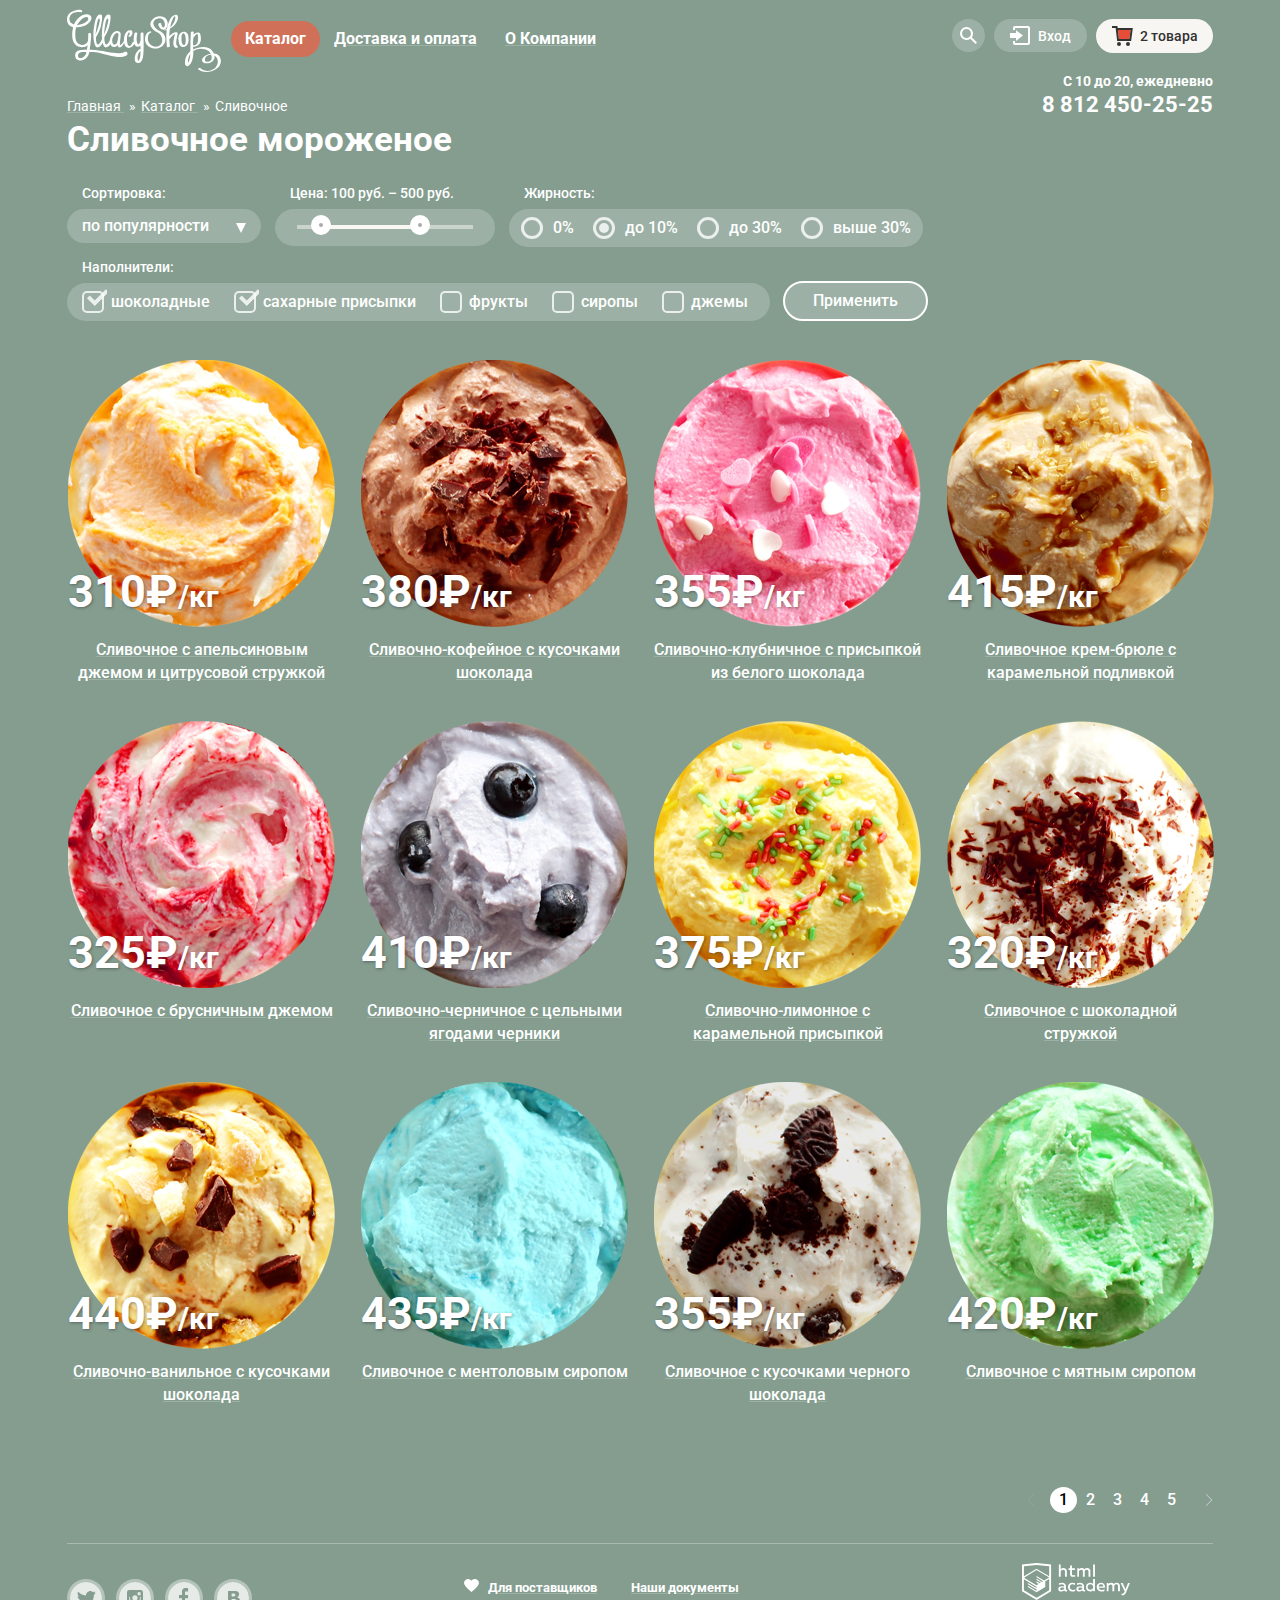
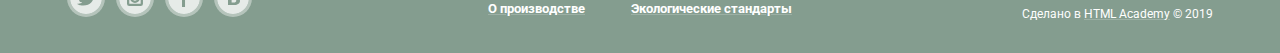
==== commit 43ff0676: "правки" ====
--- a/catalog.html
+++ b/catalog.html
@@ -238,7 +238,6 @@
           <ul class="catalog-list">
             <li class="catalog-item action">
               <p class="icecream-img">
-                <a href="#"></a>
                 <img class="png-1" src="img/1.png" alt="Сливочное с апельсиновым джемом и цитрусовой стружкой" width="267" height="267">
               </p>
               <p class="icecream-price">
@@ -257,7 +256,6 @@
             </li>
             <li class="catalog-item action">
               <p class="icecream-img">
-                <a href="#"></a>
                 <img class="png-2" src="img/2.png" alt="Сливочно-кофейное с кусочками шоколада" width="267" height="267">
               </p>
               <p class="icecream-price">
@@ -276,7 +274,6 @@
             </li>
             <li class="catalog-item action">
               <p class="icecream-img">
-                <a href="#"></a>
                 <img class="png-3" src="img/3.png" alt="Сливочно-клубничное с присыпкой из белого шоколада" width="267" height="267">
               </p>
               <p class="icecream-price">
@@ -295,7 +292,6 @@
             </li>
             <li class="catalog-item action">
               <p class="icecream-img">
-                <a href="#"></a>
                 <img class="png-4" src="img/4.png" alt="Сливочное крем-брюле с карамельной подливкой" width="267" height="267">
               </p>
               <p class="icecream-price">
@@ -314,7 +310,6 @@
             </li>
             <li class="catalog-item action">
               <p class="icecream-img">
-                <a href="#"></a>
                 <img class="png-1" src="img/5.png" alt="Сливочное с брусничным джемом" width="267" height="267">
               </p>
               <p class="icecream-price">
@@ -333,7 +328,6 @@
             </li>
             <li class="catalog-item action">
               <p class="icecream-img">
-                <a href="#"></a>
                 <img class="png-2" src="img/6.png" alt="Сливочно-черничное с цельными ягодами черники" width="267" height="267">
               </p>
               <p class="icecream-price">
@@ -352,7 +346,6 @@
             </li>
             <li class="catalog-item action">
               <p class="icecream-img">
-                <a href="#"></a>
                 <img class="png-3" src="img/7.png" alt="Сливочно-лимонное с карамельной присыпкой" width="267" height="267">
               </p>
               <p class="icecream-price">
@@ -371,7 +364,6 @@
             </li>
             <li class="catalog-item action">
               <p class="icecream-img">
-                <a href="#"></a>
                 <img class="png-4" src="img/8.png" alt="Сливочное с шоколадной стружкой" width="267" height="267">
               </p>
               <p class="icecream-price">
@@ -390,7 +382,6 @@
             </li>
             <li class="catalog-item action">
               <p class="icecream-img">
-                <a href="#"></a>
                 <img class="png-1" src="img/9.png" alt="Сливочно-ванильное с кусочками шоколада" width="267" height="267">
               </p>
               <p class="icecream-price">
@@ -409,7 +400,6 @@
             </li>
             <li class="catalog-item action">
               <p class="icecream-img">
-                <a href="#"></a>
                 <img class="png-2" src="img/10.png" alt="Сливочноe с ментоловым сиропом" width="267" height="267">
               </p>
               <p class="icecream-price">
@@ -428,7 +418,6 @@
             </li>
             <li class="catalog-item action">
               <p class="icecream-img">
-                <a href="#"></a>
                 <img class="png-3" src="img/11.png" alt="Сливочное с кусочками черного шоколада" width="267" height="267">
               </p>
               <p class="icecream-price">
@@ -447,7 +436,6 @@
             </li>
             <li class="catalog-item action">
               <p class="icecream-img">
-                <a href="#"></a>
                 <img class="png-4" src="img/12.png" alt="Сливочное с мятным сиропом" width="267" height="267">
               </p>
               <p class="icecream-price">
@@ -467,6 +455,7 @@
           </ul>
         </section>
         <section class="paginator">
+          <h2 class="visually-hidden">Список страниц</h2>
           <button type="button" class="paginator-btn prev">
             <span class="visually-hidden">Назад</span>
           </button>
--- a/css/style.css
+++ b/css/style.css
@@ -193,7 +193,7 @@
   z-index: 2;
   width: 143px;
   padding: 11px 0 6px 0;
-  box-shadow: 0 20px 20px 0 #00000066;
+  box-shadow: 0 20px 20px 0 rgba(0, 0, 0, 0.4);
   background-color: #f8f7f4;
   border-radius: 5px;
   list-style: none;
@@ -256,6 +256,7 @@
   padding: 0;
   margin: 0;
   list-style: none;
+  flex-shrink: 0;
 }
 .search-btn {
   padding: 8px;
@@ -277,7 +278,7 @@
   right: 0;
   top: 39px;
   border-radius: 5px;
-  box-shadow: 0 20px 20px 0 #00000066;
+  box-shadow: 0 20px 20px 0 rgba(0, 0, 0, 0.4);
   background-color: #f8f7f4;
 }
 .modal-container:hover .modal-wrapper {
@@ -704,7 +705,7 @@
   font-weight: 400;
   line-height: 20px;
   margin: 0;
-  margin-bottom: 37px;
+  margin-bottom: 25px;
 }
 .address {
   font-size: 18px;
@@ -723,7 +724,8 @@
   padding-bottom: 2px;
 }
 .user-info {
-  padding: 13px 27px;
+  display: block;
+  padding: 10px 27px;
   font-size: 18px;
   line-height: 24px;
   font-weight: 700;
@@ -745,9 +747,8 @@
   list-style: none;
 }
 .socialmedia-list li {
-  margin-right: 17px;
-  width: 32px;
-  height: 32px;
+  margin-right: 11px;
+  margin-top: 10px;
 }
 .socialmedia-list li:last-child {
   margin-right: 0;
@@ -801,15 +802,16 @@
   list-style: none;
 }
 .clients-information {
-  margin-left: 68px;
+  margin-left: 65px;
   margin-top: 15px;
 }
 .information-list {
   position: relative;
   display: flex;
-  min-width: 143px;
+  min-width: 123px;
   margin: 0;
   margin-bottom: 3px;
+  margin-right: 20px;
   box-sizing: border-box;
 }
 .information-list a {
@@ -818,7 +820,7 @@
 }
 .heart::before {
   position: absolute;
-  right: 145px;
+  left: -24px;
   width: 15px;
   height: 13px;
   flex-shrink: 0;
@@ -886,8 +888,20 @@
   }
 }
 .modal {
+  display: none;
   position: fixed;
-  display: none;
+  z-index: 50;
+  padding-top: 100px;
+  left: 0;
+  top: 0;
+  width: 100%;
+  height: 100%;
+  overflow: auto;
+  background-color: rgb(0,0,0);
+  background-color: rgba(0,0,0,0.4); 
+}
+.modal-content {
+  position: fixed;
   z-index: 50;
   top: 120px;
   left: 50%;
@@ -904,14 +918,14 @@
 .modal-error {
   animation: shake 0.6s;
 }
-.modal .input-area {
+.modal-content .input-area {
   font-size: 16px;
 }
-.modal input {
+.modal-content input {
   margin-bottom: 18px;
   width: 265px;
 }
-.modal textarea {
+.modal-content textarea {
   width: 426px;
   height: 153px;
   margin-bottom: 20px;
@@ -942,7 +956,7 @@
 .modal-close::after {
   transform: rotate(-45deg);
 }
-.modal p {
+.modal-content p {
   margin: 0;
   margin-bottom: 20px;
   margin-right: 10px;
@@ -1069,7 +1083,7 @@
 /*---- Catalog BREADCRUMBS---*/
 .breadcrumbs {
   position: relative;
-  display: flex;
+  display: inline-flex;
   justify-content: flex-start;
   margin: 0;
   margin-bottom: 5px;
@@ -1379,7 +1393,7 @@
   align-items: center;
   height: calc(100% + 77px);
   width: 285px;
-  z-index: 2;
+  z-index: 1;
   box-shadow: 0 20px 20px 0 rgba(0, 0, 0, 0.4);
   background-color: rgba(248, 247, 244, 0.2);
   border-radius: 10px;
@@ -1427,7 +1441,7 @@
   font-weight: 700;
   line-height: 41px;
 }
-.catalog-item h3 a {
+.icecream-name a {
   font-size: 16px;
   font-weight: 500;
   -webkit-text-decoration: underline rgba(255,255,255, 0.2);
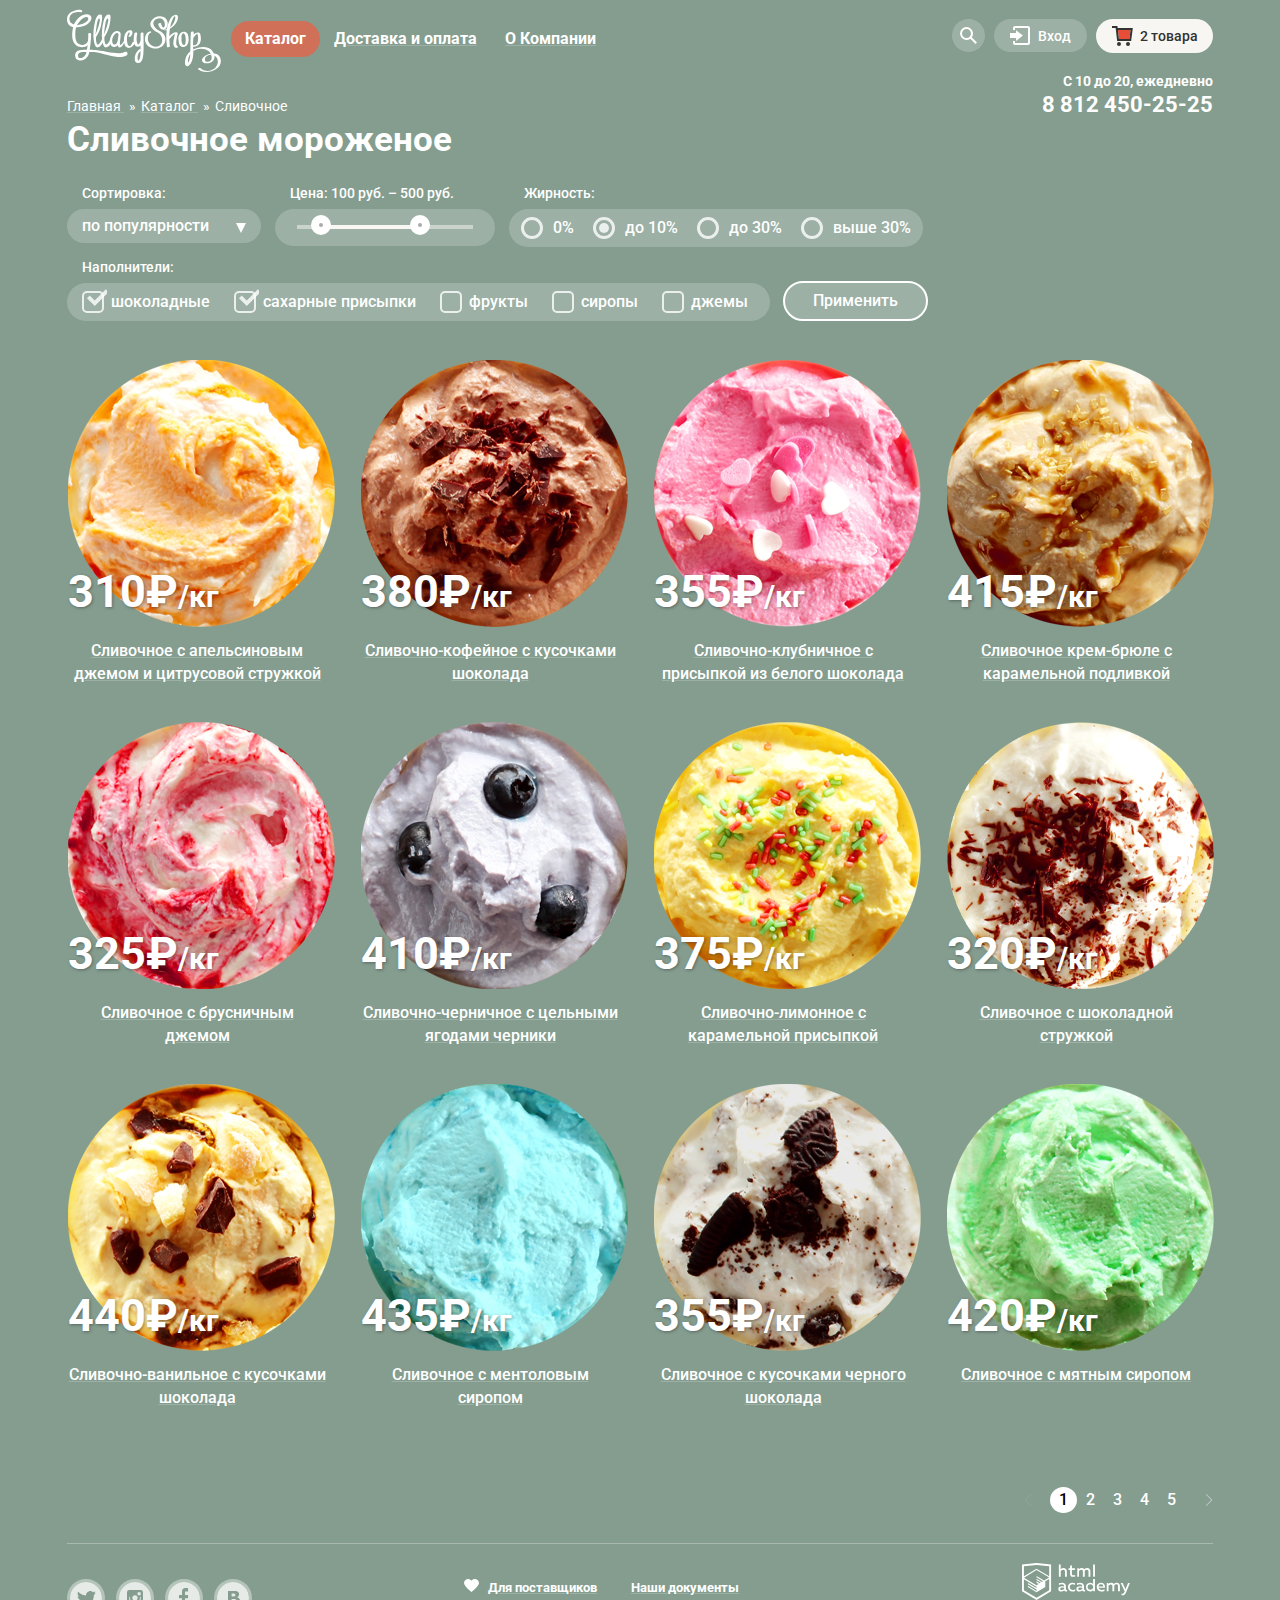
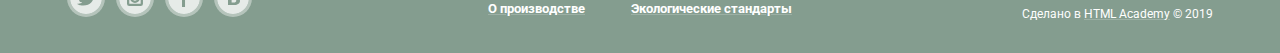
==== commit 79480e61: "фиииинааал" ====
--- a/catalog.html
+++ b/catalog.html
@@ -237,215 +237,239 @@
           </h2>
           <ul class="catalog-list">
             <li class="catalog-item action">
-              <p class="icecream-img">
-                <img class="png-1" src="img/1.png" alt="Сливочное с апельсиновым джемом и цитрусовой стружкой" width="267" height="267">
-              </p>
-              <p class="icecream-price">
-                310₽<span class="icecream-kg">/кг</span>
-              </p>
-              <h3 class="icecream-name">
-                <a href="#" class="white-link">
-                  Сливочное с апельсиновым джемом и цитрусовой стружкой
-                </a>
-              </h3>
-              <div class="actions">
-                <a class="show-button red-button" href="#">
-                  Быстрый просмотр
-                </a>
-              </div>
-            </li>
-            <li class="catalog-item action">
-              <p class="icecream-img">
-                <img class="png-2" src="img/2.png" alt="Сливочно-кофейное с кусочками шоколада" width="267" height="267">
-              </p>
-              <p class="icecream-price">
-                380₽<span class="icecream-kg">/кг</span>
-              </p>
-              <h3 class="icecream-name">
-                <a href="#" class="white-link">
-                  Сливочно-кофейное с кусочками шоколада
-                </a>
-              </h3>
-              <div class="actions">
-                <a class="show-button red-button" href="#">
-                  Быстрый просмотр
-                </a>
-              </div>
-            </li>
-            <li class="catalog-item action">
-              <p class="icecream-img">
-                <img class="png-3" src="img/3.png" alt="Сливочно-клубничное с присыпкой из белого шоколада" width="267" height="267">
-              </p>
-              <p class="icecream-price">
-                355₽<span class="icecream-kg">/кг</span>
-              </p>
-              <h3 class="icecream-name">
-                <a href="#" class="white-link">
-                  Сливочно-клубничное с присыпкой из белого шоколада
-                </a>
-              </h3>
-              <div class="actions">
-                <a class="show-button red-button" href="#">
-                  Быстрый просмотр
-                </a>
-              </div>
-            </li>
-            <li class="catalog-item action">
-              <p class="icecream-img">
-                <img class="png-4" src="img/4.png" alt="Сливочное крем-брюле с карамельной подливкой" width="267" height="267">
-              </p>
-              <p class="icecream-price">
-                415₽<span class="icecream-kg">/кг</span>
-              </p>
-              <h3 class="icecream-name">
-                <a href="#" class="white-link">
-                  Сливочное крем-брюле с карамельной подливкой
-                </a>
-              </h3>
-              <div class="actions">
-                <a class="show-button red-button" href="#">
-                  Быстрый просмотр
-                </a>
-              </div>
-            </li>
-            <li class="catalog-item action">
-              <p class="icecream-img">
-                <img class="png-1" src="img/5.png" alt="Сливочное с брусничным джемом" width="267" height="267">
-              </p>
-              <p class="icecream-price">
-                325₽<span class="icecream-kg">/кг</span>
-              </p>
-              <h3 class="icecream-name">
-                <a href="#" class="white-link">
-                  Сливочное с брусничным джемом
-                </a>
-              </h3>
-              <div class="actions">
-                <a class="show-button red-button" href="#">
-                  Быстрый просмотр
-                </a>
-              </div>
-            </li>
-            <li class="catalog-item action">
-              <p class="icecream-img">
-                <img class="png-2" src="img/6.png" alt="Сливочно-черничное с цельными ягодами черники" width="267" height="267">
-              </p>
-              <p class="icecream-price">
-                410₽<span class="icecream-kg">/кг</span>
-              </p>
-              <h3 class="icecream-name">
-                <a href="#" class="white-link">
-                  Сливочно-черничное с цельными ягодами черники
-                </a>
-              </h3>
-              <div class="actions">
-                <a class="show-button red-button" href="#">
-                  Быстрый просмотр
-                </a>
-              </div>
-            </li>
-            <li class="catalog-item action">
-              <p class="icecream-img">
-                <img class="png-3" src="img/7.png" alt="Сливочно-лимонное с карамельной присыпкой" width="267" height="267">
-              </p>
-              <p class="icecream-price">
-                375₽<span class="icecream-kg">/кг</span>
-              </p>
-              <h3 class="icecream-name">
-                <a href="#" class="white-link">
-                  Сливочно-лимонное с карамельной присыпкой
-                </a>
-              </h3>
-              <div class="actions">
-                <a class="show-button red-button" href="#">
-                  Быстрый просмотр
-                </a>
-              </div>
-            </li>
-            <li class="catalog-item action">
-              <p class="icecream-img">
-                <img class="png-4" src="img/8.png" alt="Сливочное с шоколадной стружкой" width="267" height="267">
-              </p>
-              <p class="icecream-price">
-                320₽<span class="icecream-kg">/кг</span>
-              </p>
-              <h3 class="icecream-name">
-                <a href="#" class="white-link">
-                  Сливочное с шоколадной стружкой
-                </a>
-              </h3>
-              <div class="actions">
-                <a class="show-button red-button" href="#">
-                  Быстрый просмотр
-                </a>
-              </div>
-            </li>
-            <li class="catalog-item action">
-              <p class="icecream-img">
-                <img class="png-1" src="img/9.png" alt="Сливочно-ванильное с кусочками шоколада" width="267" height="267">
-              </p>
-              <p class="icecream-price">
-                440₽<span class="icecream-kg">/кг</span>
-              </p>
-              <h3 class="icecream-name">
-                <a href="#" class="white-link">
-                  Сливочно-ванильное с кусочками шоколада
-                </a>
-              </h3>
-              <div class="actions">
-                <a class="show-button red-button" href="#">
-                  Быстрый просмотр
-                </a>
-              </div>
-            </li>
-            <li class="catalog-item action">
-              <p class="icecream-img">
-                <img class="png-2" src="img/10.png" alt="Сливочноe с ментоловым сиропом" width="267" height="267">
-              </p>
-              <p class="icecream-price">
-                435₽<span class="icecream-kg">/кг</span>
-              </p>
-              <h3 class="icecream-name">
-                <a href="#" class="white-link">
-                  Сливочноe с ментоловым сиропом
-                </a>
-              </h3>
-              <div class="actions">
-                <a class="show-button red-button" href="#">
-                  Быстрый просмотр
-                </a>
-              </div>
-            </li>
-            <li class="catalog-item action">
-              <p class="icecream-img">
-                <img class="png-3" src="img/11.png" alt="Сливочное с кусочками черного шоколада" width="267" height="267">
-              </p>
-              <p class="icecream-price">
-                355₽<span class="icecream-kg">/кг</span>
-              </p>
-              <h3 class="icecream-name">
-                <a href="#" class="white-link">
-                  Сливочное с кусочками черного шоколада
-                </a>
-              </h3>
-              <div class="actions">
-                <a class="show-button red-button" href="#">
-                  Быстрый просмотр
-                </a>
-              </div>
-            </li>
-            <li class="catalog-item action">
-              <p class="icecream-img">
-                <img class="png-4" src="img/12.png" alt="Сливочное с мятным сиропом" width="267" height="267">
-              </p>
-              <p class="icecream-price">
-                420₽<span class="icecream-kg">/кг</span>
-              </p>
-              <h3 class="icecream-name">
-                <a href="#" class="white-link">
-                  Сливочное с мятным сиропом
-                </a>
-              </h3>
+              <div class="catalog-style">
+                <p class="icecream-img">
+                  <img class="png-1" src="img/1.png" alt="Сливочное с апельсиновым джемом и цитрусовой стружкой" width="267" height="267">
+                </p>
+                <p class="icecream-price">
+                  310₽<span class="icecream-kg">/кг</span>
+                </p>
+                <h3 class="icecream-name">
+                  <a href="#" class="white-link">
+                    Сливочное с апельсиновым джемом и цитрусовой стружкой
+                  </a>
+                </h3>
+              </div>
+              <div class="actions">
+                <a class="show-button red-button" href="#">
+                  Быстрый просмотр
+                </a>
+              </div>
+            </li>
+            <li class="catalog-item action">
+              <div class="catalog-style">
+                <p class="icecream-img">
+                  <img class="png-2" src="img/2.png" alt="Сливочно-кофейное с кусочками шоколада" width="267" height="267">
+                </p>
+                <p class="icecream-price">
+                  380₽<span class="icecream-kg">/кг</span>
+                </p>
+                <h3 class="icecream-name">
+                  <a href="#" class="white-link">
+                    Сливочно-кофейное с кусочками шоколада
+                  </a>
+                </h3>
+              </div>
+              <div class="actions">
+                <a class="show-button red-button" href="#">
+                  Быстрый просмотр
+                </a>
+              </div>
+            </li>
+            <li class="catalog-item action">
+              <div class="catalog-style">
+                <p class="icecream-img">
+                  <img class="png-3" src="img/3.png" alt="Сливочно-клубничное с присыпкой из белого шоколада" width="267" height="267">
+                </p>
+                <p class="icecream-price">
+                  355₽<span class="icecream-kg">/кг</span>
+                </p>
+                <h3 class="icecream-name">
+                  <a href="#" class="white-link">
+                    Сливочно-клубничное с присыпкой из белого шоколада
+                  </a>
+                </h3>
+              </div>
+              <div class="actions">
+                <a class="show-button red-button" href="#">
+                  Быстрый просмотр
+                </a>
+              </div>
+            </li>
+            <li class="catalog-item action">
+              <div class="catalog-style">
+                <p class="icecream-img">
+                  <img class="png-4" src="img/4.png" alt="Сливочное крем-брюле с карамельной подливкой" width="267" height="267">
+                </p>
+                <p class="icecream-price">
+                  415₽<span class="icecream-kg">/кг</span>
+                </p>
+                <h3 class="icecream-name">
+                  <a href="#" class="white-link">
+                    Сливочное крем-брюле с карамельной подливкой
+                  </a>
+                </h3>
+              </div>
+              <div class="actions">
+                <a class="show-button red-button" href="#">
+                  Быстрый просмотр
+                </a>
+              </div>
+            </li>
+            <li class="catalog-item action">
+              <div class="catalog-style">
+                <p class="icecream-img">
+                  <img class="png-1" src="img/5.png" alt="Сливочное с брусничным джемом" width="267" height="267">
+                </p>
+                <p class="icecream-price">
+                  325₽<span class="icecream-kg">/кг</span>
+                </p>
+                <h3 class="icecream-name">
+                  <a href="#" class="white-link">
+                    Сливочное с брусничным джемом
+                  </a>
+                </h3>
+              </div>
+              <div class="actions">
+                <a class="show-button red-button" href="#">
+                  Быстрый просмотр
+                </a>
+              </div>
+            </li>
+            <li class="catalog-item action">
+              <div class="catalog-style">
+                <p class="icecream-img">
+                  <img class="png-2" src="img/6.png" alt="Сливочно-черничное с цельными ягодами черники" width="267" height="267">
+                </p>
+                <p class="icecream-price">
+                  410₽<span class="icecream-kg">/кг</span>
+                </p>
+                <h3 class="icecream-name">
+                  <a href="#" class="white-link">
+                    Сливочно-черничное с цельными ягодами черники
+                  </a>
+                </h3>
+              </div>
+              <div class="actions">
+                <a class="show-button red-button" href="#">
+                  Быстрый просмотр
+                </a>
+              </div>
+            </li>
+            <li class="catalog-item action">
+              <div class="catalog-style">
+                <p class="icecream-img">
+                  <img class="png-3" src="img/7.png" alt="Сливочно-лимонное с карамельной присыпкой" width="267" height="267">
+                </p>
+                <p class="icecream-price">
+                  375₽<span class="icecream-kg">/кг</span>
+                </p>
+                <h3 class="icecream-name">
+                  <a href="#" class="white-link">
+                    Сливочно-лимонное с карамельной присыпкой
+                  </a>
+                </h3>
+              </div>
+              <div class="actions">
+                <a class="show-button red-button" href="#">
+                  Быстрый просмотр
+                </a>
+              </div>
+            </li>
+            <li class="catalog-item action">
+              <div class="catalog-style">
+                <p class="icecream-img">
+                  <img class="png-4" src="img/8.png" alt="Сливочное с шоколадной стружкой" width="267" height="267">
+                </p>
+                <p class="icecream-price">
+                  320₽<span class="icecream-kg">/кг</span>
+                </p>
+                <h3 class="icecream-name">
+                  <a href="#" class="white-link">
+                    Сливочное с шоколадной стружкой
+                  </a>
+                </h3>
+              </div>
+              <div class="actions">
+                <a class="show-button red-button" href="#">
+                  Быстрый просмотр
+                </a>
+              </div>
+            </li>
+            <li class="catalog-item action">
+              <div class="catalog-style">
+                <p class="icecream-img">
+                  <img class="png-1" src="img/9.png" alt="Сливочно-ванильное с кусочками шоколада" width="267" height="267">
+                </p>
+                <p class="icecream-price">
+                  440₽<span class="icecream-kg">/кг</span>
+                </p>
+                <h3 class="icecream-name">
+                  <a href="#" class="white-link">
+                    Сливочно-ванильное с кусочками шоколада
+                  </a>
+                </h3>
+              </div>
+              <div class="actions">
+                <a class="show-button red-button" href="#">
+                  Быстрый просмотр
+                </a>
+              </div>
+            </li>
+            <li class="catalog-item action">
+              <div class="catalog-style">
+                <p class="icecream-img">
+                  <img class="png-2" src="img/10.png" alt="Сливочноe с ментоловым сиропом" width="267" height="267">
+                </p>
+                <p class="icecream-price">
+                  435₽<span class="icecream-kg">/кг</span>
+                </p>
+                <h3 class="icecream-name">
+                  <a href="#" class="white-link">
+                    Сливочноe с ментоловым сиропом
+                  </a>
+                </h3>
+              </div>
+              <div class="actions">
+                <a class="show-button red-button" href="#">
+                  Быстрый просмотр
+                </a>
+              </div>
+            </li>
+            <li class="catalog-item action">
+              <div class="catalog-style">
+                <p class="icecream-img">
+                  <img class="png-3" src="img/11.png" alt="Сливочное с кусочками черного шоколада" width="267" height="267">
+                </p>
+                <p class="icecream-price">
+                  355₽<span class="icecream-kg">/кг</span>
+                </p>
+                <h3 class="icecream-name">
+                  <a href="#" class="white-link">
+                    Сливочное с кусочками черного шоколада
+                  </a>
+                </h3>
+              </div>
+              <div class="actions">
+                <a class="show-button red-button" href="#">
+                  Быстрый просмотр
+                </a>
+              </div>
+            </li>
+            <li class="catalog-item action">
+              <div class="catalog-style">
+                <p class="icecream-img">
+                  <img class="png-4" src="img/12.png" alt="Сливочное с мятным сиропом" width="267" height="267">
+                </p>
+                <p class="icecream-price">
+                  420₽<span class="icecream-kg">/кг</span>
+                </p>
+                <h3 class="icecream-name">
+                  <a href="#" class="white-link">
+                    Сливочное с мятным сиропом
+                  </a>
+                </h3>
+              </div>
               <div class="actions">
                 <a class="show-button red-button" href="#">
                   Быстрый просмотр
--- a/css/style.css
+++ b/css/style.css
@@ -522,7 +522,7 @@
 }
 .shop-description {
   margin-top: 0;
-  margin-bottom: 9px;
+  margin-bottom: 5px;
   font-size: 24px;
   font-weight: 500;
   line-height: 30px;
@@ -545,7 +545,8 @@
 }
 .shop-list p {
   margin: 0;
-  padding-top: 16px;
+  padding-top: 14px;
+  min-height: 73px;
 }
 .shop-list::before {
   display: block;
@@ -898,7 +899,7 @@
   height: 100%;
   overflow: auto;
   background-color: rgb(0,0,0);
-  background-color: rgba(0,0,0,0.4); 
+  background-color: rgba(0,0,0,0.4);
 }
 .modal-content {
   position: fixed;
@@ -913,6 +914,8 @@
 }
 .modal-show {
   display: block;
+}
+.modal-show-animation {
   animation: bounce 0.6s;
 }
 .modal-error {
@@ -1361,6 +1364,9 @@
 }
 
 /*---Catalog item---*/
+.catalog-style {
+  position: relative;
+}
 .catalog-list {
   display: flex;
   justify-content: space-between;
@@ -1379,6 +1385,9 @@
 }
 .action:hover {
   position: relative;
+}
+.action:hover .catalog-style {
+  z-index: 3;
 }
 .action:hover .actions {
   display: flex;
@@ -1393,7 +1402,7 @@
   align-items: center;
   height: calc(100% + 77px);
   width: 285px;
-  z-index: 1;
+  z-index: 2;
   box-shadow: 0 20px 20px 0 rgba(0, 0, 0, 0.4);
   background-color: rgba(248, 247, 244, 0.2);
   border-radius: 10px;
@@ -1421,7 +1430,7 @@
 }
 .icecream-price {
   position: absolute;
-  top: 215px;
+  top: 209px;
   margin: 0;
   font-size: 45px;
   font-weight: 700;
@@ -1430,8 +1439,9 @@
 }
 .icecream-name {
   min-height: 46px;
-  margin: 0;
-  margin-top: 5px;
+  width: 258px;
+  margin: 0;
+  margin-top: 6px;
   text-align: center;
 }
 .icecream-heading {
@@ -1460,7 +1470,7 @@
   justify-content: flex-end;
   align-items: center;
   margin: 0;
-  margin-top: 50px;
+  margin-top: 47px;
   margin-bottom: 19px;
   padding: 0;
   padding-bottom: 30px;
@@ -1470,7 +1480,7 @@
   display: flex;
   margin: 0;
   margin-right: 20px;
-  margin-left: 15px;
+  margin-left: 18px;
   padding: 0;
   list-style: none;
 }
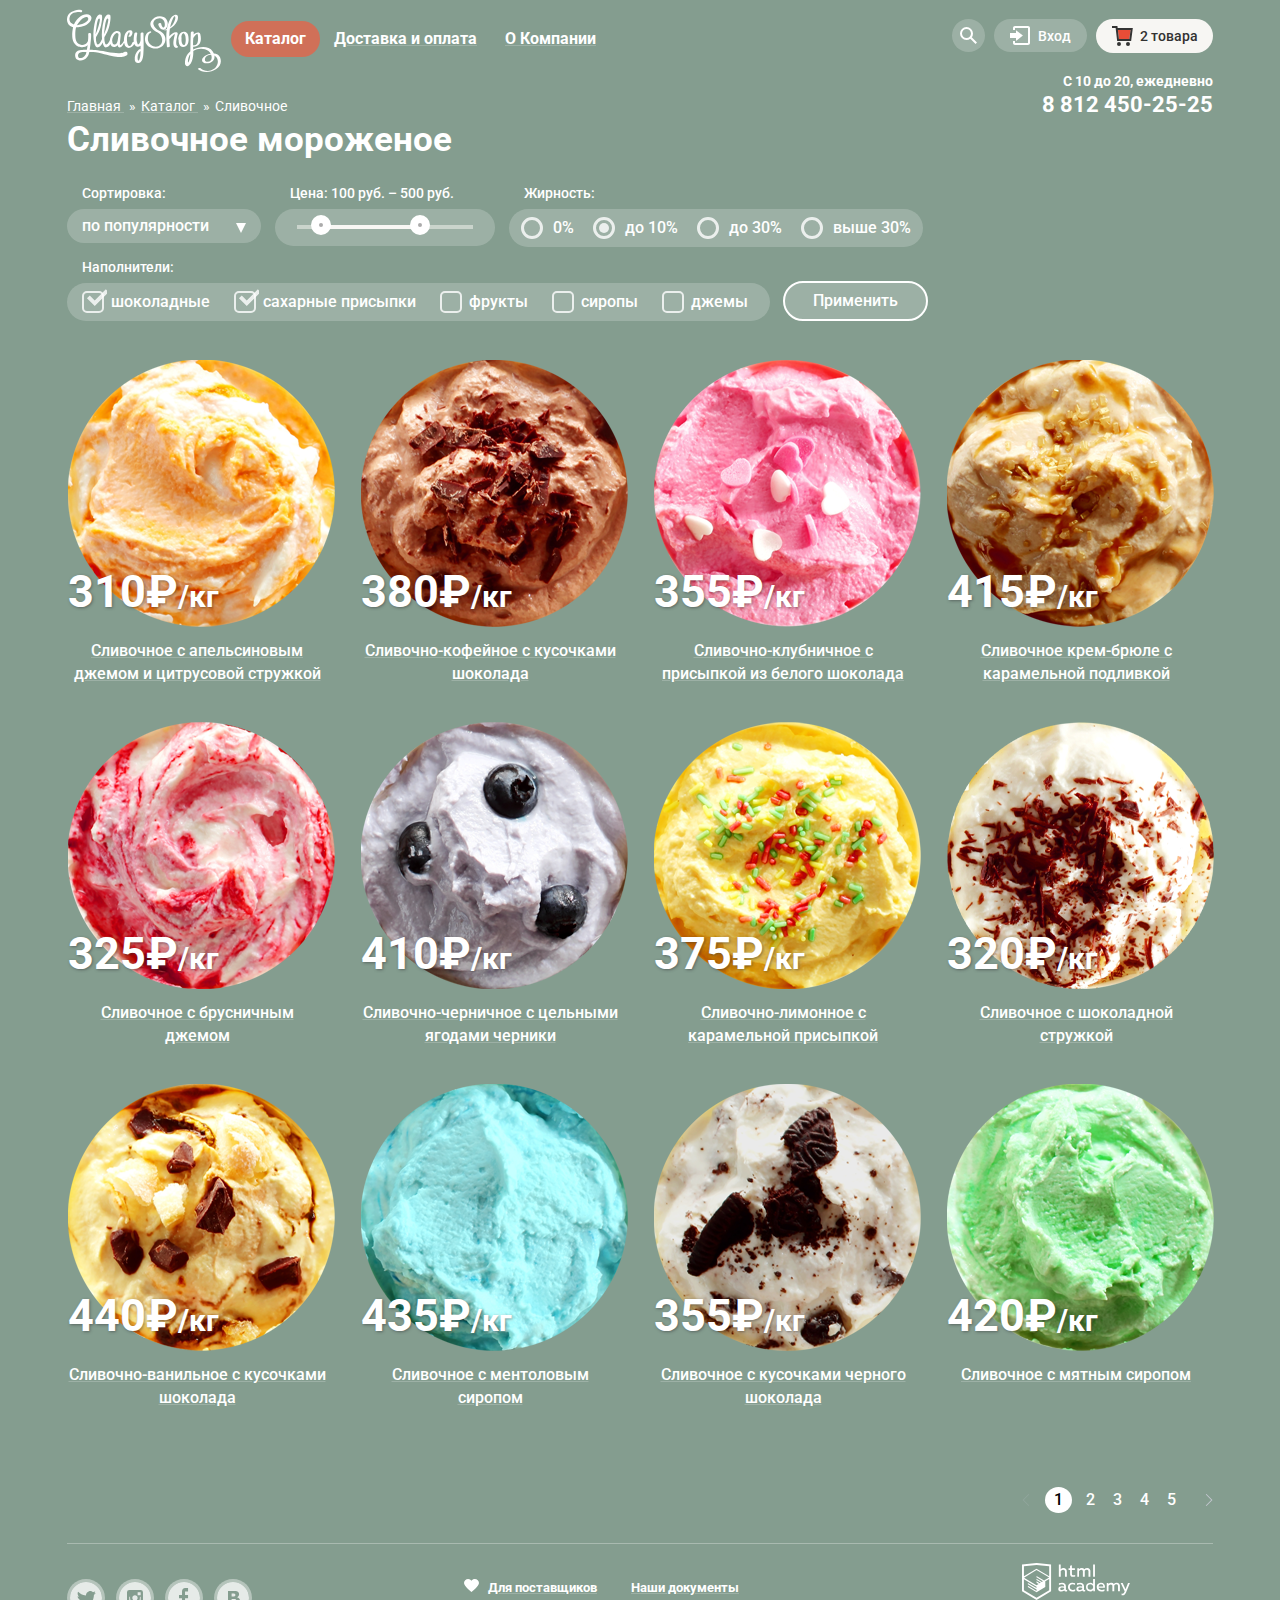
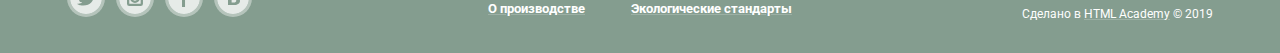
==== commit 0dd535fb: "Правки после проверки" ====
--- a/catalog.html
+++ b/catalog.html
@@ -4,8 +4,8 @@
   <meta charset="utf-8">
   <title>Каталог магазина мороженного «Gllacy Shop»</title>
   <link href="https://fonts.googleapis.com/css?family=Roboto:400,500,700&display=swap&subset=cyrillic" rel="stylesheet">
-  <link href="css/normalize.css" rel="stylesheet">
-  <link href="css/style.css" rel="stylesheet">
+  <link href="./css/normalize.css" rel="stylesheet">
+  <link href="./css/style.css" rel="stylesheet">
 </head>
 <body>
   <div class="background-wrapper">
@@ -89,7 +89,7 @@
                         <span class="visually-hidden">Удалить</span>
                       </button>
                     </td>
-                    <td><img src="img/icecream_small_1.png" width="33" height="33" alt=""></td>
+                    <td><img src="img/icecream_small_1.png" width="33" height="33" alt="Пломбир с апельсиновым джемом"></td>
                     <td>Пломбир с апельсиновым джемом</td>
                     <td>1,5 кг х <span>200 руб.</span></td>
                     <td>300 руб.</td>
@@ -100,7 +100,7 @@
                         <span class="visually-hidden">Удалить</span>
                       </button>
                     </td>
-                    <td><img src="img/icecream_small_2.png" width="33" height="33" alt=""></td>
+                    <td><img src="img/icecream_small_2.png" width="33" height="33" alt="Клубничный пломбир с присыпкой из белого шоколада"></td>
                     <td>Клубничный пломбир с присыпкой из белого шоколада</td>
                     <td>1,5 кг х <span>300 руб.</span></td>
                     <td>450 руб.</td>
@@ -238,9 +238,7 @@
           <ul class="catalog-list">
             <li class="catalog-item action">
               <div class="catalog-style">
-                <p class="icecream-img">
-                  <img class="png-1" src="img/1.png" alt="Сливочное с апельсиновым джемом и цитрусовой стружкой" width="267" height="267">
-                </p>
+                <img class="png-1" src="img/1.png" alt="Сливочное с апельсиновым джемом и цитрусовой стружкой" width="267" height="267">
                 <p class="icecream-price">
                   310₽<span class="icecream-kg">/кг</span>
                 </p>
@@ -258,9 +256,7 @@
             </li>
             <li class="catalog-item action">
               <div class="catalog-style">
-                <p class="icecream-img">
-                  <img class="png-2" src="img/2.png" alt="Сливочно-кофейное с кусочками шоколада" width="267" height="267">
-                </p>
+                <img class="png-2" src="img/2.png" alt="Сливочно-кофейное с кусочками шоколада" width="267" height="267">
                 <p class="icecream-price">
                   380₽<span class="icecream-kg">/кг</span>
                 </p>
@@ -278,9 +274,7 @@
             </li>
             <li class="catalog-item action">
               <div class="catalog-style">
-                <p class="icecream-img">
-                  <img class="png-3" src="img/3.png" alt="Сливочно-клубничное с присыпкой из белого шоколада" width="267" height="267">
-                </p>
+                <img class="png-3" src="img/3.png" alt="Сливочно-клубничное с присыпкой из белого шоколада" width="267" height="267">
                 <p class="icecream-price">
                   355₽<span class="icecream-kg">/кг</span>
                 </p>
@@ -298,9 +292,7 @@
             </li>
             <li class="catalog-item action">
               <div class="catalog-style">
-                <p class="icecream-img">
-                  <img class="png-4" src="img/4.png" alt="Сливочное крем-брюле с карамельной подливкой" width="267" height="267">
-                </p>
+                <img class="png-4" src="img/4.png" alt="Сливочное крем-брюле с карамельной подливкой" width="267" height="267">
                 <p class="icecream-price">
                   415₽<span class="icecream-kg">/кг</span>
                 </p>
@@ -318,9 +310,7 @@
             </li>
             <li class="catalog-item action">
               <div class="catalog-style">
-                <p class="icecream-img">
-                  <img class="png-1" src="img/5.png" alt="Сливочное с брусничным джемом" width="267" height="267">
-                </p>
+                <img class="png-1" src="img/5.png" alt="Сливочное с брусничным джемом" width="267" height="267">
                 <p class="icecream-price">
                   325₽<span class="icecream-kg">/кг</span>
                 </p>
@@ -338,9 +328,7 @@
             </li>
             <li class="catalog-item action">
               <div class="catalog-style">
-                <p class="icecream-img">
-                  <img class="png-2" src="img/6.png" alt="Сливочно-черничное с цельными ягодами черники" width="267" height="267">
-                </p>
+                <img class="png-2" src="img/6.png" alt="Сливочно-черничное с цельными ягодами черники" width="267" height="267">
                 <p class="icecream-price">
                   410₽<span class="icecream-kg">/кг</span>
                 </p>
@@ -358,9 +346,7 @@
             </li>
             <li class="catalog-item action">
               <div class="catalog-style">
-                <p class="icecream-img">
-                  <img class="png-3" src="img/7.png" alt="Сливочно-лимонное с карамельной присыпкой" width="267" height="267">
-                </p>
+                <img class="png-3" src="img/7.png" alt="Сливочно-лимонное с карамельной присыпкой" width="267" height="267">
                 <p class="icecream-price">
                   375₽<span class="icecream-kg">/кг</span>
                 </p>
@@ -378,9 +364,7 @@
             </li>
             <li class="catalog-item action">
               <div class="catalog-style">
-                <p class="icecream-img">
-                  <img class="png-4" src="img/8.png" alt="Сливочное с шоколадной стружкой" width="267" height="267">
-                </p>
+                <img class="png-4" src="img/8.png" alt="Сливочное с шоколадной стружкой" width="267" height="267">
                 <p class="icecream-price">
                   320₽<span class="icecream-kg">/кг</span>
                 </p>
@@ -398,9 +382,7 @@
             </li>
             <li class="catalog-item action">
               <div class="catalog-style">
-                <p class="icecream-img">
-                  <img class="png-1" src="img/9.png" alt="Сливочно-ванильное с кусочками шоколада" width="267" height="267">
-                </p>
+                <img class="png-1" src="img/9.png" alt="Сливочно-ванильное с кусочками шоколада" width="267" height="267">
                 <p class="icecream-price">
                   440₽<span class="icecream-kg">/кг</span>
                 </p>
@@ -418,9 +400,7 @@
             </li>
             <li class="catalog-item action">
               <div class="catalog-style">
-                <p class="icecream-img">
-                  <img class="png-2" src="img/10.png" alt="Сливочноe с ментоловым сиропом" width="267" height="267">
-                </p>
+                <img class="png-2" src="img/10.png" alt="Сливочноe с ментоловым сиропом" width="267" height="267">
                 <p class="icecream-price">
                   435₽<span class="icecream-kg">/кг</span>
                 </p>
@@ -438,9 +418,7 @@
             </li>
             <li class="catalog-item action">
               <div class="catalog-style">
-                <p class="icecream-img">
-                  <img class="png-3" src="img/11.png" alt="Сливочное с кусочками черного шоколада" width="267" height="267">
-                </p>
+                <img class="png-3" src="img/11.png" alt="Сливочное с кусочками черного шоколада" width="267" height="267">
                 <p class="icecream-price">
                   355₽<span class="icecream-kg">/кг</span>
                 </p>
@@ -458,9 +436,7 @@
             </li>
             <li class="catalog-item action">
               <div class="catalog-style">
-                <p class="icecream-img">
-                  <img class="png-4" src="img/12.png" alt="Сливочное с мятным сиропом" width="267" height="267">
-                </p>
+                <img class="png-4" src="img/12.png" alt="Сливочное с мятным сиропом" width="267" height="267">
                 <p class="icecream-price">
                   420₽<span class="icecream-kg">/кг</span>
                 </p>
@@ -485,19 +461,19 @@
           </button>
           <ul class="paginator-list">
             <li class="page-item active">
-              <a href="#">1</a>
+              <a href="#"><span class="paginator-center">1</span></a>
             </li>
             <li class="page-item">
-              <a href="#">2</a>
+              <a href="#"><span class="paginator-center">2</span></a>
             </li>
             <li class="page-item">
-              <a href="#">3</a>
+              <a href="#"><span class="paginator-center">3</span></a>
             </li>
             <li class="page-item">
-              <a href="#">4</a>
+              <a href="#"><span class="paginator-center">4</span></a>
             </li>
             <li class="page-item">
-              <a href="#">5</a>
+              <a href="#"><span class="paginator-center">5</span></a>
             </li>
           </ul>
           <button type="button" class="paginator-btn next">
--- a/css/style.css
+++ b/css/style.css
@@ -11,9 +11,6 @@
 a {
   text-decoration: none;
 }
-button {
-  cursor: pointer;
-}
 img {
   max-width: 100%;
   height: auto;
@@ -24,7 +21,6 @@
   margin-right: auto;
   margin-left: auto;
 }
-
 .background-wrapper {
   background-color: #849d8f;
 }
@@ -67,6 +63,7 @@
   line-height: 16px;
   color: #ffffff;
   fill: #ffffff;
+  cursor: pointer;
 
   border: none;
   border-radius: 20px;
@@ -84,6 +81,7 @@
   background-image: linear-gradient(to top, #e74a35, #f26843);
   border-radius: 50px;
   border: none;
+  cursor: pointer;
 }
 .red-button:hover,
 .red-button:focus {
@@ -94,7 +92,30 @@
   box-shadow: inset 0 2px 2px 0 #942718;
   background-image: linear-gradient(to bottom, rgba(0, 0, 0, 0.07), rgba(0, 0, 0, 0.07)), linear-gradient(to bottom, #e74a35, #f26843);
 }
-
+.white-button {
+  font-size: 16px;
+  font-weight: 500;
+  line-height: 18px;
+  color: #ffffff;
+  border: 2px solid #ffffff;
+  border-radius: 50px;
+  background-color: rgba(255,255,255, 0.2);
+  cursor: pointer;
+}
+.white-button:hover,
+.white-button:focus {
+  color: #323232;
+  border: 2px solid #ffffff;
+  border-radius: 20px;
+  background-color: #ffffff;
+}
+.white-button:active {
+  color: #323232;
+  border: transparent;
+  border-radius: 20px;
+  box-shadow: inset 0 2px 1px 0 #696969;
+  background-color: #ededed;
+}
 /*----LINK----*/
 
 .menu-link {
@@ -103,6 +124,7 @@
   color: #ffffff;
   -webkit-text-decoration: underline rgba(255,255,255, 0.2);
   text-decoration: underline rgba(255,255,255, 0.2);
+  cursor: pointer;
 }
 .menu-link:hover,
 .menu-link:focus {
@@ -118,6 +140,7 @@
 }
 .white-link {
   color: #ffffff;
+  cursor: pointer;
 }
 .white-link:hover,
 .white-link:focus,
@@ -126,6 +149,7 @@
 }
 .black-link {
   color: #323232;
+  cursor: pointer;
 }
 .black-link:hover,
 .black-link:focus,
@@ -448,9 +472,9 @@
 .give-link {
   display: inline-block;
   padding: 12px 44px;
-  font-size: 31px;
+  font-size: 32px;
   font-weight: 600;
-  line-height: 41px;
+  line-height: 44px;
   vertical-align: top;
   text-align: center;
   text-decoration: none;
@@ -662,7 +686,7 @@
 /*----Main MAP---*/
 .contact-block {
   margin-bottom: 18px;
-  display: flex;
+  display: block;
   position: relative;
   height: 430px;
 }
@@ -684,14 +708,18 @@
 }
 .pin {
   position: absolute;
-  top: 140px;
-  left: 310px;
+  top: 120px;
+  left: 280px;
+}
+.contacts-wrapper {
+  padding: 0;
+  position: relative;
 }
 .contacts {
   position: absolute;
   z-index: 3;
-  top: 65px;
-  right: 90px;
+  top: -370px;
+  right: 0;
   padding: 26px 27px;
   padding-bottom: 40px;
   width: 252px;
@@ -972,7 +1000,7 @@
 .submit-btn {
   display: block;
   margin-left: auto;
-  padding: 10px 20px;
+  padding: 10px 23px;
   font-size: 18px;
   line-height: 24px;
   font-weight: 700;
@@ -1012,14 +1040,21 @@
 }
 .basket-goods td {
   padding-bottom: 16px;
-  padding-right: 13px;
+  padding-right: 16px;
+}
+.basket-goods td:first-child {
+  padding-right: 20px;
+}
+.basket-goods td:nth-child(2n) {
+  padding-right: 12px;
 }
 .basket-goods td:nth-child(3n) {
   width: 220px;
-  padding-right: 30px;
+  padding-right: 21px;
 }
 .basket-goods td:nth-child(4n) {
-  padding-right: 22px;
+  padding-bottom: 25px;
+  padding-right: 26px;
 }
 .basket-goods span {
   color: #999999;
@@ -1054,14 +1089,17 @@
   display: flex;
   flex-direction: column;
   align-items: flex-end;
+  margin-bottom: 5px;
 }
 .basket-container p {
+  margin-top: 14px;
+  margin-bottom: 13px;
   font-size: 15px;
   line-height: 18px;
   font-weight: 700;
 }
 .basket-container a {
-  padding: 10px 15px;
+  padding: 9px 15px;
 }
 .basket-popup:hover .basket-full-block {
   display: block;
@@ -1117,29 +1155,6 @@
   border: transparent;
   border-radius: 50px;
   background-color: rgba(255,255,255, 0.2)
-}
-.white-button {
-  font-size: 16px;
-  font-weight: 500;
-  line-height: 18px;
-  color: #ffffff;
-  border: 2px solid #ffffff;
-  border-radius: 50px;
-  background-color: rgba(255,255,255, 0.2)
-}
-.white-button:hover,
-.white-button:focus {
-  color: #323232;
-  border: 2px solid #ffffff;
-  border-radius: 20px;
-  background-color: #ffffff;
-}
-.white-button:active {
-  color: #323232;
-  border: transparent;
-  border-radius: 20px;
-  box-shadow: inset 0 2px 1px 0 #696969;
-  background-color: #ededed;
 }
 .option-form {
   margin: 0;
@@ -1414,10 +1429,9 @@
   font-size: 18px;
   line-height: 24px;
   font-weight: 700;
-  padding: 10px 17px;
-}
-.icecream-img {
-  position: relative;
+  padding: 12px 17px;
+}
+.hit {
   margin: 0;
 }
 .hit::before {
@@ -1480,7 +1494,6 @@
   display: flex;
   margin: 0;
   margin-right: 20px;
-  margin-left: 18px;
   padding: 0;
   list-style: none;
 }
@@ -1499,7 +1512,12 @@
   border: transparent;
   flex-shrink: 0;
 }
+.paginator-center {
+  display: block;
+  padding: 4px;
+}
 .prev {
+  margin-right: 15px;
   background-image: url("../img/icon-right-small.svg");
   background-repeat: no-repeat;
   transform: rotate(180deg);
@@ -1512,11 +1530,12 @@
 .page-item a {
   width: 27px;
   height: 26px;
-  line-height: 26px;
+  line-height: 18px;
   text-align: center;
   color: #ffffff;
 }
 .active a {
+  margin-right: 5px;
   color: #000000;
   background-color: #ffffff;
   border-radius: 50%;
@@ -1533,3 +1552,4 @@
   border-radius: 50%;
   cursor: default;
 }
+
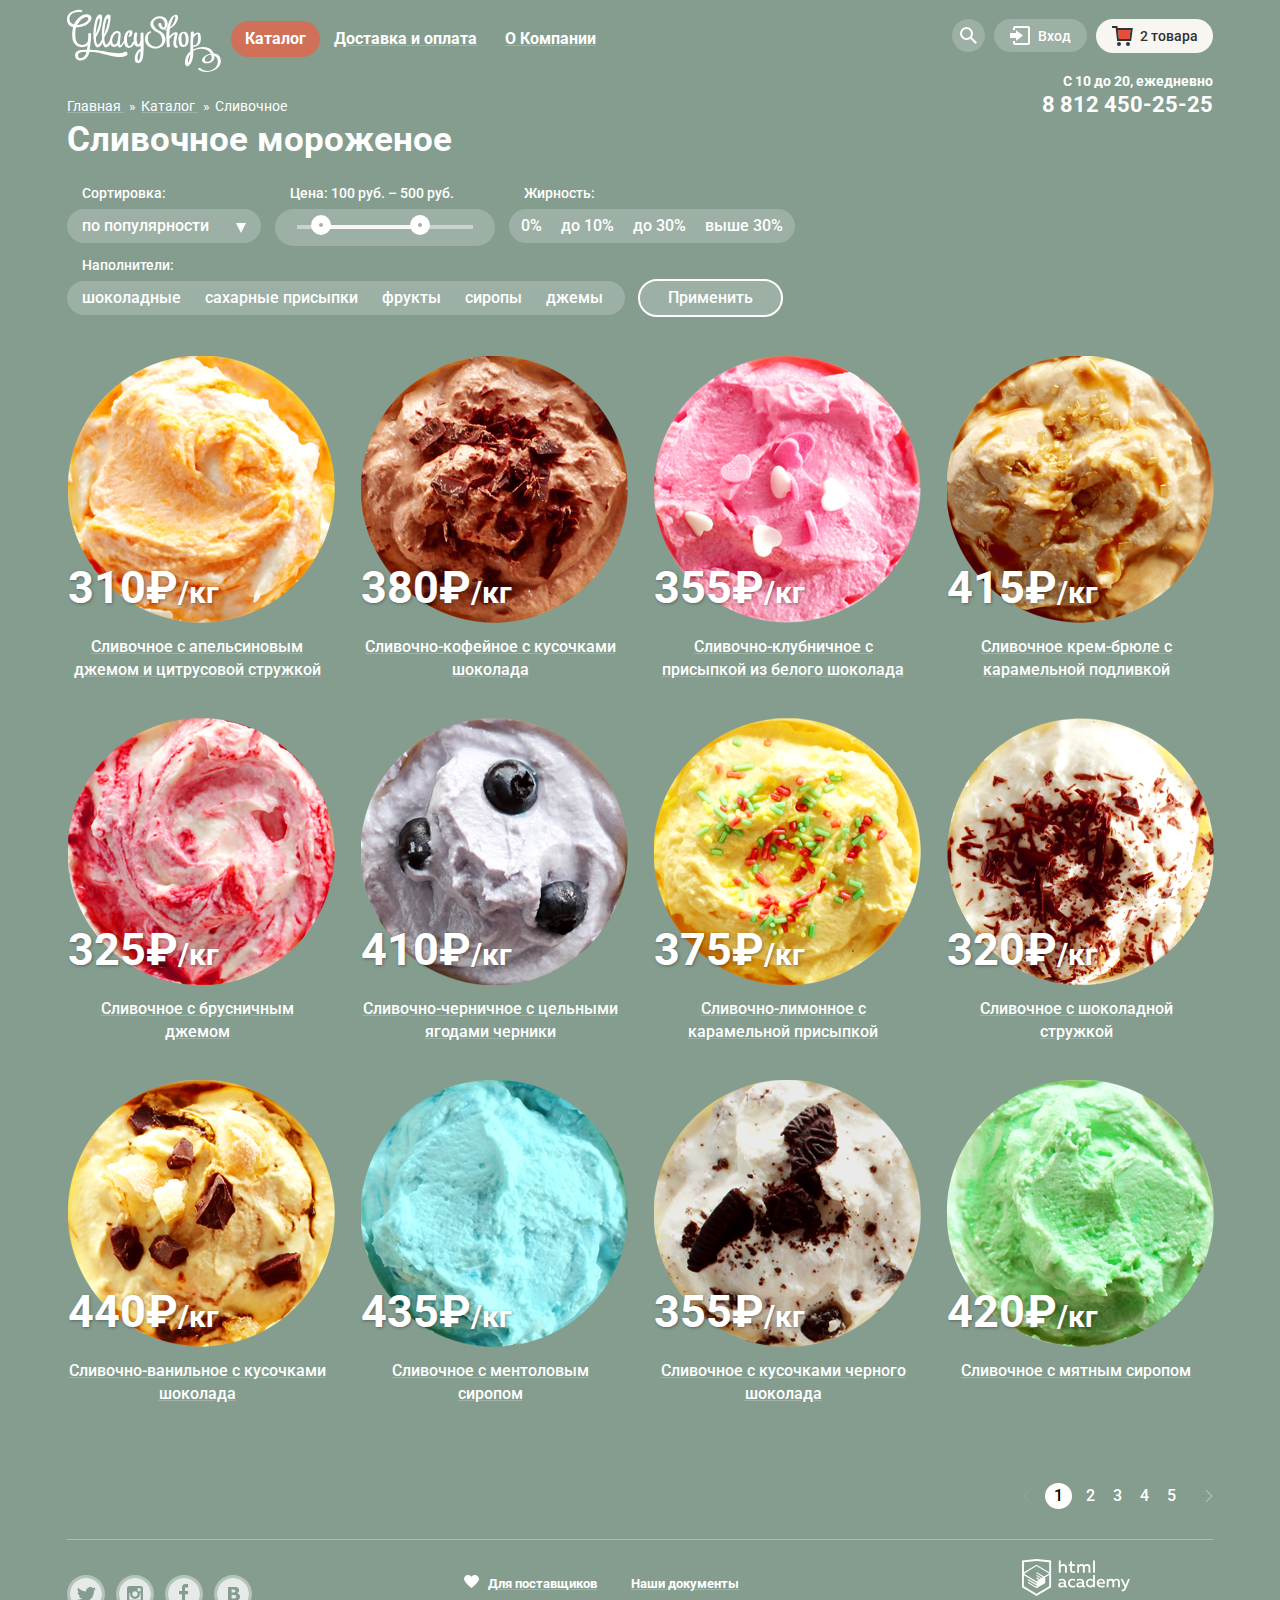
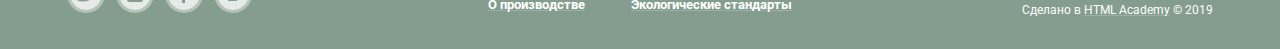
==== commit b42a027f: "Правки после проверки наставника" ====
--- a/catalog.html
+++ b/catalog.html
@@ -5,7 +5,7 @@
   <title>Каталог магазина мороженного «Gllacy Shop»</title>
   <link href="https://fonts.googleapis.com/css?family=Roboto:400,500,700&display=swap&subset=cyrillic" rel="stylesheet">
   <link href="./css/normalize.css" rel="stylesheet">
-  <link href="./css/style.css" rel="stylesheet">
+  <link href="./css/min.style.css" rel="stylesheet">
 </head>
 <body>
   <div class="background-wrapper">
--- a/css/min.style.css
+++ b/css/min.style.css
@@ -0,0 +1 @@
+body{margin:0;padding:0;font-family:"Roboto","Arial","sans-serif";font-size:16px;line-height:22px;color:#fff}a{text-decoration:none}img{max-width:100%;height:auto}.wrapper{width:1146px;padding:0 27px;margin-right:auto;margin-left:auto}.background-wrapper{background-color:#849d8f}.background-wrapper-with-image{background-color:#849d8f;background-image:url(../img/double_icecream_1.png);background-repeat:no-repeat;background-position:top center;transition:background-image 0.5s ease,background-color 0.5s ease}.background-wrapper-with-image::before,.background-wrapper-with-image::after{content:"";visibility:hidden}.background-wrapper-with-image::before{background-image:url(../img/double_icecream_2.png)}.background-wrapper-with-image::after{background-image:url(../img/double_icecream_3.png)}.visually-hidden{position:absolute;width:1px;height:1px;margin:-1px;border:0;padding:0;clip:rect(0 0 0 0);overflow:hidden}.nav-button{display:flex;align-items:center;padding:7px 10px;font-size:14px;font-weight:500;line-height:16px;color:#fff;fill:#fff;cursor:pointer;border:none;border-radius:20px;background-color:rgba(255,255,255,.2)}.nav-button:hover,.nav-button:focus{color:#323232;background-color:#f8f7f4;fill:#323232}.red-button{color:#fff;box-shadow:0 2px 2px 0 rgba(172,16,0,.64);background-image:linear-gradient(to top,#e74a35,#f26843);border-radius:50px;border:none;cursor:pointer}.red-button:hover,.red-button:focus{box-shadow:0 2px 2px 0 #ac1000;background-image:linear-gradient(to bottom,rgba(255,255,255,.2),rgba(255,255,255,.2)),linear-gradient(to top,#e74a35,#f26843)}.red-button:active{box-shadow:inset 0 2px 2px 0 #942718;background-image:linear-gradient(to bottom,rgba(0,0,0,.07),rgba(0,0,0,.07)),linear-gradient(to bottom,#e74a35,#f26843)}.white-button{font-size:16px;font-weight:500;line-height:18px;color:#fff;border:2px solid #fff;border-radius:50px;background-color:rgba(255,255,255,.2);cursor:pointer}.white-button:hover,.white-button:focus{color:#323232;border:2px solid #fff;border-radius:20px;background-color:#fff}.white-button:active{color:#323232;border:transparent;border-radius:20px;box-shadow:inset 0 2px 1px 0 #696969;background-color:#ededed}.menu-link{display:block;padding:9px 14px;color:#fff;-webkit-text-decoration:underline rgba(255,255,255,.2);text-decoration:underline rgba(255,255,255,.2);cursor:pointer}.menu-link:hover,.menu-link:focus{color:#333;background-color:#f7f6f3;border-radius:40px}.menu-link:active{color:#333;border-radius:40px;box-shadow:inset 0 2px 1px 0 #696969;background-color:#ededed}.white-link{color:#fff;cursor:pointer}.white-link:hover,.white-link:focus,.white-link:active{color:#ffbc9e}.black-link{color:#323232;cursor:pointer}.black-link:hover,.black-link:focus,.black-link:active{color:#e84d37}.input-area{height:44px;box-sizing:border-box;padding:9px 15px;font:inherit;color:inherit;font-size:14px;line-height:24px;color:#323232;border:1px solid #b2b2b2;border-radius:5px}.input-area:hover{padding:8px 14px;border:2px solid #9a9a9a}.input-area:focus{padding:8px 14px;border:2px solid #2e88e4}.main-header{display:flex;justify-content:space-between;align-items:center;padding-top:5px}.main-navigation{display:flex;align-items:center;font-weight:700;line-height:18px;text-align:left;color:#fff}.logo{margin-right:10px;width:154px;height:64px;padding-top:4px}.site-navigation{position:relative;display:flex;flex-wrap:wrap;align-items:center;margin:0;padding:0;list-style:none}.site-navigation-item{min-height:40px}.list-navigation{position:absolute;top:39px;left:-7px;display:none;z-index:2;width:143px;padding:11px 0 6px 0;box-shadow:0 20px 20px 0 rgba(0,0,0,.4);background-color:#f8f7f4;border-radius:5px;list-style:none}.list-navigation a{padding:0;margin:0;font-size:14px;line-height:16px;font-weight:400;color:#323232;cursor:pointer}.catalog-new{position:relative;padding-left:20px;padding-bottom:10px;margin-bottom:5px}.catalog-new::after{position:absolute;content:"";left:7px;bottom:1px;width:129px;height:1px;border-bottom:1px solid rgba(0,0,0,.2)}.catalog-new a{font-weight:700}.icecream-type{margin:0;padding:0;padding:6px 0;list-style:none}.icecream-type a{padding:0 20px}.icecream-type:hover{background-color:#fbded7}.icecream-type:active{background-color:#f6b5a5}.catalog-nav:hover .list-navigation{display:block}.catalog-nav:hover .menu-link{color:#333;background-color:#f7f6f3;border-radius:40px}.user-navigation{display:flex;align-items:center;flex-wrap:wrap;padding:0;margin:0;list-style:none;flex-shrink:0}.search-btn{padding:8px;font-size:0}.user-navigation li:not(:last-child){margin-right:9px}.search-block{position:relative}.modal-container{min-height:40px}.modal-wrapper{position:absolute;display:none;z-index:2;right:0;top:39px;border-radius:5px;box-shadow:0 20px 20px 0 rgba(0,0,0,.4);background-color:#f8f7f4}.modal-container:hover .modal-wrapper{display:block}.modal-container:hover .nav-button{color:#323232;background-color:#f8f7f4;fill:#323232}.search-form{width:341px;min-height:84px}.search-form input{margin:20px 15px;width:309px;min-height:14px}.login-block{position:relative}.user-form{width:237px;padding:20px}.user-form input{box-sizing:border-box;margin-bottom:20px;width:240px}.user-form-block{display:flex;justify-content:space-between}.popup-block:not(:last-child){margin-right:9px}.user-help-container{display:flex;flex-direction:column;flex-wrap:wrap}.user-help-container a{-webkit-text-decoration:underline;text-decoration:underline}.popup-btn{font-size:18px;line-height:24px;font-weight:700;color:#fefefe;padding:10px 25px}.wrapper-contact-info{display:flex}.contact-info{margin-left:auto;text-align:right;font-weight:700;color:#fff}.work-hours{margin:0;padding-bottom:4px;font-size:14px;line-height:16px}.number{margin:0;font-size:22px;line-height:24px}.number a{color:#fff}.entrance-btn{min-width:93px;text-align:center}.entrance-btn svg,.basket-button svg{padding-right:7px;padding-left:6px}.basket-button{min-width:100px}.user-form a{font-size:13px;font-weight:400;line-height:24px}.slider{position:relative;padding-top:275px;padding-bottom:41px;text-align:center}.slider-list{margin:0;padding:0;list-style:none}.slide{display:none}.slide-title{width:700px;margin:0 auto;margin-bottom:27px;font-size:60px;line-height:60px;font-weight:700}.slider-controls{position:absolute;bottom:63px;left:0;font-size:0}.slider-controls .slider-control{display:inline-block;width:17px;height:17px;margin-right:8px;vertical-align:top;background-color:transparent;border:2px solid #fff;border-radius:50%;cursor:pointer}.slider-controls .slider-control:hover,.slider-controls .slider-control:focus{background-color:rgba(248,247,244,.4)}.slider-control:last-child{margin-right:0}#product-1:checked~.background-wrapper-with-image{background-color:#849d8f;background-image:url(../img/double_icecream_1.png)}#product-2:checked~.background-wrapper-with-image{background-color:#8996a6;background-image:url(../img/double_icecream_2.png)}#product-3:checked~.background-wrapper-with-image{background-color:#9d8b84;background-image:url(../img/double_icecream_3.png)}#product-1:checked~.background-wrapper-with-image #slide1,#product-2:checked~.background-wrapper-with-image #slide2,#product-3:checked~.background-wrapper-with-image #slide3{display:block}#product-1:checked~.background-wrapper-with-image label[for="product-1"],#product-2:checked~.background-wrapper-with-image label[for="product-2"],#product-3:checked~.background-wrapper-with-image label[for="product-3"]{background-color:#fff}.give-link{display:inline-block;padding:12px 44px;font-size:32px;font-weight:600;line-height:44px;vertical-align:top;text-align:center;text-decoration:none;text-shadow:0 2px 5px rgba(160,32,11,.76);color:#fff}.container-sale{display:flex;justify-content:space-between;flex-wrap:wrap;padding:0;margin-bottom:14px;min-height:229px}.sale-block{display:flex;flex-direction:column;width:519px;margin-right:26px;margin-bottom:20px;padding:18px 21px 24px 20px;color:#fff;font-weight:700;background-repeat:no-repeat;background-size:cover;border-radius:15px}.sale-block:nth-child(2n){margin-right:0}.sale-berry{background-color:#c03457;background-image:url(../img/berry.png)}.sale-choko{background-color:#422929e0;background-image:url(../img/choko.png)}.sale-heading{margin:0;margin-bottom:14px;font-size:35px;line-height:41px}.sale-paragraph{margin:0;margin-bottom:44px;font-size:18px;line-height:22px}.sale-btn{align-self:flex-end;padding:11px 22px;font-size:18px;line-height:24px}.about-shop{padding:27px 24px 24px 20px;margin-top:6px;margin-bottom:40px;color:#323232;background-color:#cfbfa0;background-image:url(../img/vaffel.png);background-repeat:no-repeat;border-radius:15px;background-size:cover}.shop-description{margin-top:0;margin-bottom:5px;font-size:24px;font-weight:500;line-height:30px}.shop-item{display:flex;flex-wrap:wrap;padding:0;margin:0;font-weight:400;list-style:none}.shop-list{display:flex;width:537px;margin-right:28px}.shop-list:nth-child(2n){margin-right:0}.shop-list p{margin:0;padding-top:14px;min-height:73px}.shop-list::before{display:block;flex-shrink:0;margin-right:10px;content:'';width:49px;height:49px}.icecream-svg::before{background-image:url(../img/ice-cream.svg)}.cow-svg::before{background-image:url(../img/cow.svg)}.eco-svg::before{background-image:url(../img/eco.svg)}.termo-svg::before{background-image:url(../img/thermometer.svg)}.container-news-sub{display:flex;justify-content:space-between;flex-wrap:wrap;padding:0;margin-bottom:20px;min-height:220px}.block-news-sub{display:flex;flex-direction:column;width:560px;margin-right:26px;margin-bottom:20px;background-repeat:no-repeat;background-size:cover;border-radius:15px}.block-news-sub:nth-child(2n){margin-right:0}.news{width:520px;padding:24px 20px;text-align:left;color:#323232;background-color:#e7d1d1;background-image:url(../img/background-article.jpg)}.news-title{margin:0;margin-bottom:5px;font-size:16px;font-weight:500;line-height:22px}.news-article{margin:0;max-width:281px}.news-article a{font-size:24px;font-weight:700;line-height:30px;text-decoration:underline}.subscription-wrapper{margin:0;padding:30px 22px 33px 21px;border-radius:15px;background-color:#f8f7f4}.subscription{width:550px;min-height:210px;padding:5px;font-weight:400;color:#5a5a5a;background-image:url(../img/bg-post.svg);background-position:50% 50%}.subscription input{font-size:16px;width:368px;margin-right:11px}.subscription-message{margin:0;margin-bottom:35px}.subscription-wrapper form{display:flex}.email-form{width:368px;height:44px;font-size:16px;font-weight:400;line-height:24px;margin-right:11px;padding-left:15px}.subscription-btn{padding:10px 17px;font-size:18px;line-height:24px;font-weight:700;color:#fefefe}.contact-block{margin-bottom:18px;display:block;position:relative;height:430px}.contact-block iframe{position:relative;z-index:2;border:none;width:100%}.img-map{position:absolute;top:0;left:0;z-index:1;margin:0}.map{width:100%}.pin{position:absolute;top:120px;left:280px}.contacts-wrapper{padding:0;position:relative}.contacts{position:absolute;z-index:3;top:-370px;right:0;padding:26px 27px;padding-bottom:40px;width:252px;border-radius:10px;background-color:#fff;color:#323232}.contact-info-map{display:flex;flex-direction:column;font-size:14px;font-weight:400;line-height:20px;margin:0;margin-bottom:25px}.address{font-size:18px;font-weight:700;line-height:24px;padding-bottom:18px}.tel-number a{font-size:18px;font-weight:700;line-height:22px;color:#323232}.tel-number{padding-top:5px;padding-bottom:2px}.user-info{display:block;padding:10px 27px;font-size:18px;line-height:24px;font-weight:700;color:#fefefe}.container-footer{display:flex;justify-content:space-between;align-items:center;padding-bottom:30px}.socialmedia-list{display:flex;justify-content:space-between;padding:0;margin:0;list-style:none}.socialmedia-list li{margin-right:11px;margin-top:10px}.socialmedia-list li:last-child{margin-right:0}.socialmedia-icon{display:block;width:32px;height:32px;border:3px solid rgba(255,255,255,.5);border-radius:50%;background-repeat:no-repeat;opacity:.8;cursor:pointer}.socialmedia-icon:hover,.socialmedia-icon:focus{color:#fff;border:3px solid rgba(255,255,255,.7);border-radius:50%;opacity:1}.socialmedia-icon:active{color:#e9e9e9;border:3px solid rgba(255,255,255,.7);border-radius:50%;opacity:.5}.vkontakte{background-image:url(../img/vk.svg)}.insta{background-image:url(../img/instagram.svg)}.facebook{background-image:url(../img/fb.svg)}.twitter{background-image:url(../img/twitter.svg)}.information-item{width:363px;padding:0;margin:0;display:flex;flex-wrap:wrap;font-size:13px;font-weight:700;line-height:18px;list-style:none}.clients-information{margin-left:65px;margin-top:15px}.information-list{position:relative;display:flex;min-width:123px;margin:0;margin-bottom:3px;margin-right:20px;box-sizing:border-box}.information-list a{-webkit-text-decoration:underline rgba(255,255,255,.2);text-decoration:underline rgba(255,255,255,.2)}.heart::before{position:absolute;left:-24px;width:15px;height:13px;flex-shrink:0;margin-right:3px;content:'';background-image:url(../img/heart.svg);background-repeat:no-repeat}.html-academy{display:flex;flex-direction:column;justify-content:center;min-width:189px;margin:0;font-size:12px;font-weight:400;line-height:18px;text-align:left;color:#fefefe}.html-academy a{margin:0;-webkit-text-decoration:underline rgba(255,255,255,.2);text-decoration:underline rgba(255,255,255,.2)}.html-academy p{margin:0}@keyframes bounce{0%{transform:translateY(-2000px)}70%{transform:translateY(30px)}90%{transform:translateY(-10px)}100%{transform:translateY(0)}}@keyframes shake{0%,100%{transform:translateX(0)}10%,30%,50%,70%,90%{transform:translateX(-10px)}20%,40%,60%,80%{transform:translateX(10px)}}.modal{display:none;position:fixed;z-index:50;padding-top:100px;left:0;top:0;width:100%;height:100%;overflow:auto;background-color:rgb(0,0,0);background-color:rgba(0,0,0,.4)}.modal-content{position:fixed;z-index:50;top:120px;left:50%;width:430px;margin-left:-230px;padding:18px 24px 27px;border-radius:10px;background-color:#f8f7f4}.modal-show{display:block}.modal-show-animation{animation:bounce 0.6s}.modal-error{animation:shake 0.6s}.modal-content .input-area{font-size:16px}.modal-content input{margin-bottom:18px;width:265px}.modal-content textarea{width:426px;height:153px;margin-bottom:20px;resize:none}.modal-close{position:absolute;top:15px;right:16px;width:18px;height:17px;background-color:transparent;border:0;cursor:pointer}.modal-close::before,.modal-close::after{content:"";position:absolute;left:-1px;width:22px;height:2px;background-color:#323232}.modal-close::before{transform:rotate(45deg)}.modal-close::after{transform:rotate(-45deg)}.modal-content p{margin:0;margin-bottom:20px;margin-right:10px;padding:0;font-size:24px;font-weight:500;line-height:28px;color:#323232}.submit-btn{display:block;margin-left:auto;padding:10px 23px;font-size:18px;line-height:24px;font-weight:700}.catalog-header{margin-bottom:-50px}.full-basket{min-width:117px;color:#323232;background-color:rgba(248,247,244,.99);border:none}.basket-popup{position:relative}.basket-full-block{position:absolute;right:0;z-index:2;display:none;padding:18px 15px;width:510px;color:#323232;font-size:13px;line-height:16px;font-weight:400;border-radius:5px;box-shadow:0 20px 20px 0 #00000066;background-color:#f8f7f4}.basket-goods{margin:0;border-bottom:1px solid #cacac7}.basket-goods td{padding-bottom:16px;padding-right:16px}.basket-goods td:first-child{padding-right:20px}.basket-goods td:nth-child(2n){padding-right:12px}.basket-goods td:nth-child(3n){width:220px;padding-right:21px}.basket-goods td:nth-child(4n){padding-bottom:25px;padding-right:26px}.basket-goods span{color:#999}.basket-close{top:30px;left:16px;width:11px;height:11px}.basket-close::before,.basket-close::after{left:-1px;width:13px;height:1px;background-color:#323232}.basket-close-second{top:85px;left:16px;width:11px;height:11px}.basket-close-second::before,.basket-close-second::after{left:-1px;width:13px;height:1px;background-color:#323232}.basket-container{display:flex;flex-direction:column;align-items:flex-end;margin-bottom:5px}.basket-container p{margin-top:14px;margin-bottom:13px;font-size:15px;line-height:18px;font-weight:700}.basket-container a{padding:9px 15px}.basket-popup:hover .basket-full-block{display:block}.order{font-size:18px;line-height:24px;font-weight:700;color:#fefefe}.catalog-nav-current{display:block;pointer-events:none;cursor:default;padding:9px 14px;color:#fff;background-color:#d07058;text-decoration:none;border-radius:40px}.breadcrumbs{position:relative;display:inline-flex;justify-content:flex-start;margin:0;margin-bottom:5px;padding:0;padding-top:31px;font-size:14px;font-weight:400;line-height:16px;text-align:left;color:#fff;list-style:none}.breadcrumbs-item:not(:last-child)::after{padding-right:5px;content:"»"}.breadcrumbs-link{padding-right:5px;-webkit-text-decoration:underline rgba(255,255,255,.2);text-decoration:underline rgba(255,255,255,.2)}.form-background{font-size:16px;font-weight:500;line-height:18px;color:#fff;border:transparent;border-radius:50px;background-color:rgba(255,255,255,.2)}.option-form{margin:0;margin-bottom:33px;display:flex;justify-content:flex-start;flex-wrap:wrap;font-size:14px;font-weight:500;line-height:16px}.form-title{margin:0;margin-bottom:8px;padding-left:15px}.sorting-block{position:relative;margin:0;margin-bottom:12px;margin-right:14px}.sorting{min-width:194px;padding:8px;padding-left:15px;-webkit-appearance:none;-moz-appearance:none;appearance:none;cursor:pointer}.sorting::-ms-expand{display:none}.arrow{content:"";position:absolute;top:38px;right:15px;border-style:solid;border-width:10px 5px 0 5px;border-color:#fff transparent transparent transparent}.sorting:hover,.sorting:focus{color:#323232}.sorting:hover .arrow,.sorting:focus .arrow{border-color:#323232 transparent transparent transparent}.sorting:active{color:#323232;background-color:#fff}.filter-range{width:220px;height:60px;margin-bottom:12px;margin-right:14px}.range-controls{position:relative;margin-bottom:34px;padding-top:16px;padding-right:22px;padding-left:22px;height:21px}.range-controls .scale{width:176px;height:4px;background-color:rgba(248,247,244,.5)}.range-controls .bar{width:107px;height:4px;margin-left:20px;background-color:#f8f7f4}.range-controls .range-toggle{position:absolute;top:6px;left:0;width:4px;height:4px;padding:0;border:8px solid #fff;background-color:#ababab;border-radius:50%;cursor:pointer}.range-controls .range-toggle-min{left:36px}.range-controls .range-toggle-max{left:135px}.fat-block{margin:0;margin-bottom:12px;padding:0}.form-fieldset{border:transparent;margin:0;padding:0}.fat-field{display:flex;align-items:center;padding:8px 12px}.fat-field label{display:flex;align-items:center;cursor:pointer}.fat-field label:not(:last-child){margin-right:19px}.input-radio .radio-indicator{display:flex;justify-content:center;align-items:center;margin-right:10px;width:16px;height:16px;border:3px solid rgba(255,255,255,.8);border-radius:50%}.input-radio:disabled~span{color:rgba(255,255,255,.4)}.input-radio:hover .radio-indicator,.input-radio:focus .radio-indicator{border:3px solid #fff}.input-radio:disabled .radio-indicator{border:3px solid rgba(255,255,255,.4)}.input-radio:checked .radio-indicator::after{content:"";display:block;width:10px;height:10px;background-color:rgba(255,255,255,.8);border-radius:50%}.input-radio:checked:hover .radio-indicator::after,.input-radio:checked:focus .radio-indicator::after{background-color:#fff}.input-radio:checked:disabled .radio-indicator::after{background-color:rgba(255,255,255,.4)}.consist-block{margin:0;margin-right:13px;padding:0}.consist-field{position:relative;display:flex;justify-content:space-around;align-items:center;padding:8px 15px;padding-right:22px}.consist-field label{display:flex;align-items:center;cursor:pointer}.consist-field label:not(:last-child){margin-right:24px}.input-checkbox .checkbox-indicator{display:flex;align-items:center;width:18px;height:18px;margin-right:7px;border:2px solid rgba(255,255,255,.8);border-radius:5px}.input-checkbox:disabled~span{color:rgba(255,255,255,.4)}.input-checkbox:hover .checkbox-indicator,.input-checkbox:focus .checkbox-indicator{border:2px solid #fff}.input-checkbox:disabled .checkbox-indicator{border:2px solid rgba(255,255,255,.4)}.input-checkbox:checked .checkbox-indicator::after{content:"";flex-shrink:0;display:block;width:23px;height:23px;background-image:url(../img/checkbox-on-1.svg);background-repeat:no-repeat;background-position:50% 50%;opacity:.8;position:relative;top:-4px}.input-checkbox:checked:hover .checkbox-indicator::after,.input-checkbox:checked:focus .checkbox-indicator::after{background-image:url(../img/checkbox-on-1.svg);background-repeat:no-repeat}.input-checkbox:checked:disabled .checkbox-indicator::after{background-image:url(../img/checkbox-on-1.svg);opacity:.4}.sorting-btn{padding:8px 28px;margin-top:22px}.catalog-style{position:relative}.catalog-list{display:flex;justify-content:space-between;flex-wrap:wrap;margin:0;margin-left:-8px;margin-right:-10px;padding:0;list-style:none}.catalog-item{position:relative;width:267px;padding:6px 9px 0;margin-bottom:31px}.action:hover{position:relative}.action:hover .catalog-style{z-index:3}.action:hover .actions{display:flex}.catalog-item .actions{position:absolute;left:0;top:0;display:none;flex-direction:column;justify-content:flex-end;align-items:center;height:calc(100% 77px);width:285px;z-index:2;box-shadow:0 20px 20px 0 rgba(0,0,0,.4);background-color:rgba(248,247,244,.2);border-radius:10px}.catalog-item .show-button{display:flex;justify-content:center;margin:10px 32px 23px;font-size:18px;line-height:24px;font-weight:700;padding:12px 17px}.hit{margin:0}.hit::before{position:absolute;width:61px;height:61px;content:'';background-image:url(../img/hit.svg);background-size:cover}.icecream-price{position:absolute;top:209px;margin:0;font-size:45px;font-weight:700;line-height:45px;text-shadow:.5px .9px 3px rgba(49,50,53,.5)}.icecream-name{min-height:46px;width:258px;margin:0;margin-top:6px;text-align:center}.icecream-heading{margin:0;margin-bottom:25px;font-size:35px;font-weight:700;line-height:41px}.icecream-name a{font-size:16px;font-weight:500;-webkit-text-decoration:underline rgba(255,255,255,.2);text-decoration:underline rgba(255,255,255,.2)}.icecream-price span{font-size:30px;font-weight:700;line-height:45px;text-shadow:.5px .9px 3px rgba(49,50,53,.5)}.paginator{display:flex;justify-content:flex-end;align-items:center;margin:0;margin-top:47px;margin-bottom:19px;padding:0;padding-bottom:30px;border-bottom:1px solid rgba(255,255,255,.3)}.paginator-list{display:flex;margin:0;margin-right:20px;padding:0;list-style:none}.page-item{display:flex;font-size:16px;font-weight:500}.paginator-btn{width:8px;height:12px;margin:0;padding:0;content:'';background-color:transparent;border:transparent;flex-shrink:0}.paginator-center{display:block;padding:4px}.prev{margin-right:15px;background-image:url(../img/icon-right-small.svg);background-repeat:no-repeat;transform:rotate(180deg);opacity:.2}.next{background-image:url(../img/icon-right-small.svg);background-repeat:no-repeat}.page-item a{width:27px;height:26px;line-height:18px;text-align:center;color:#fff}.active a{margin-right:5px;color:#000;background-color:#fff;border-radius:50%;cursor:default}.page-item a:hover,.page-item a:focus{background-color:rgba(255,255,255,.2);border-radius:50%}.page-item a:active{color:#000;background-color:#fff;border-radius:50%;cursor:default}
